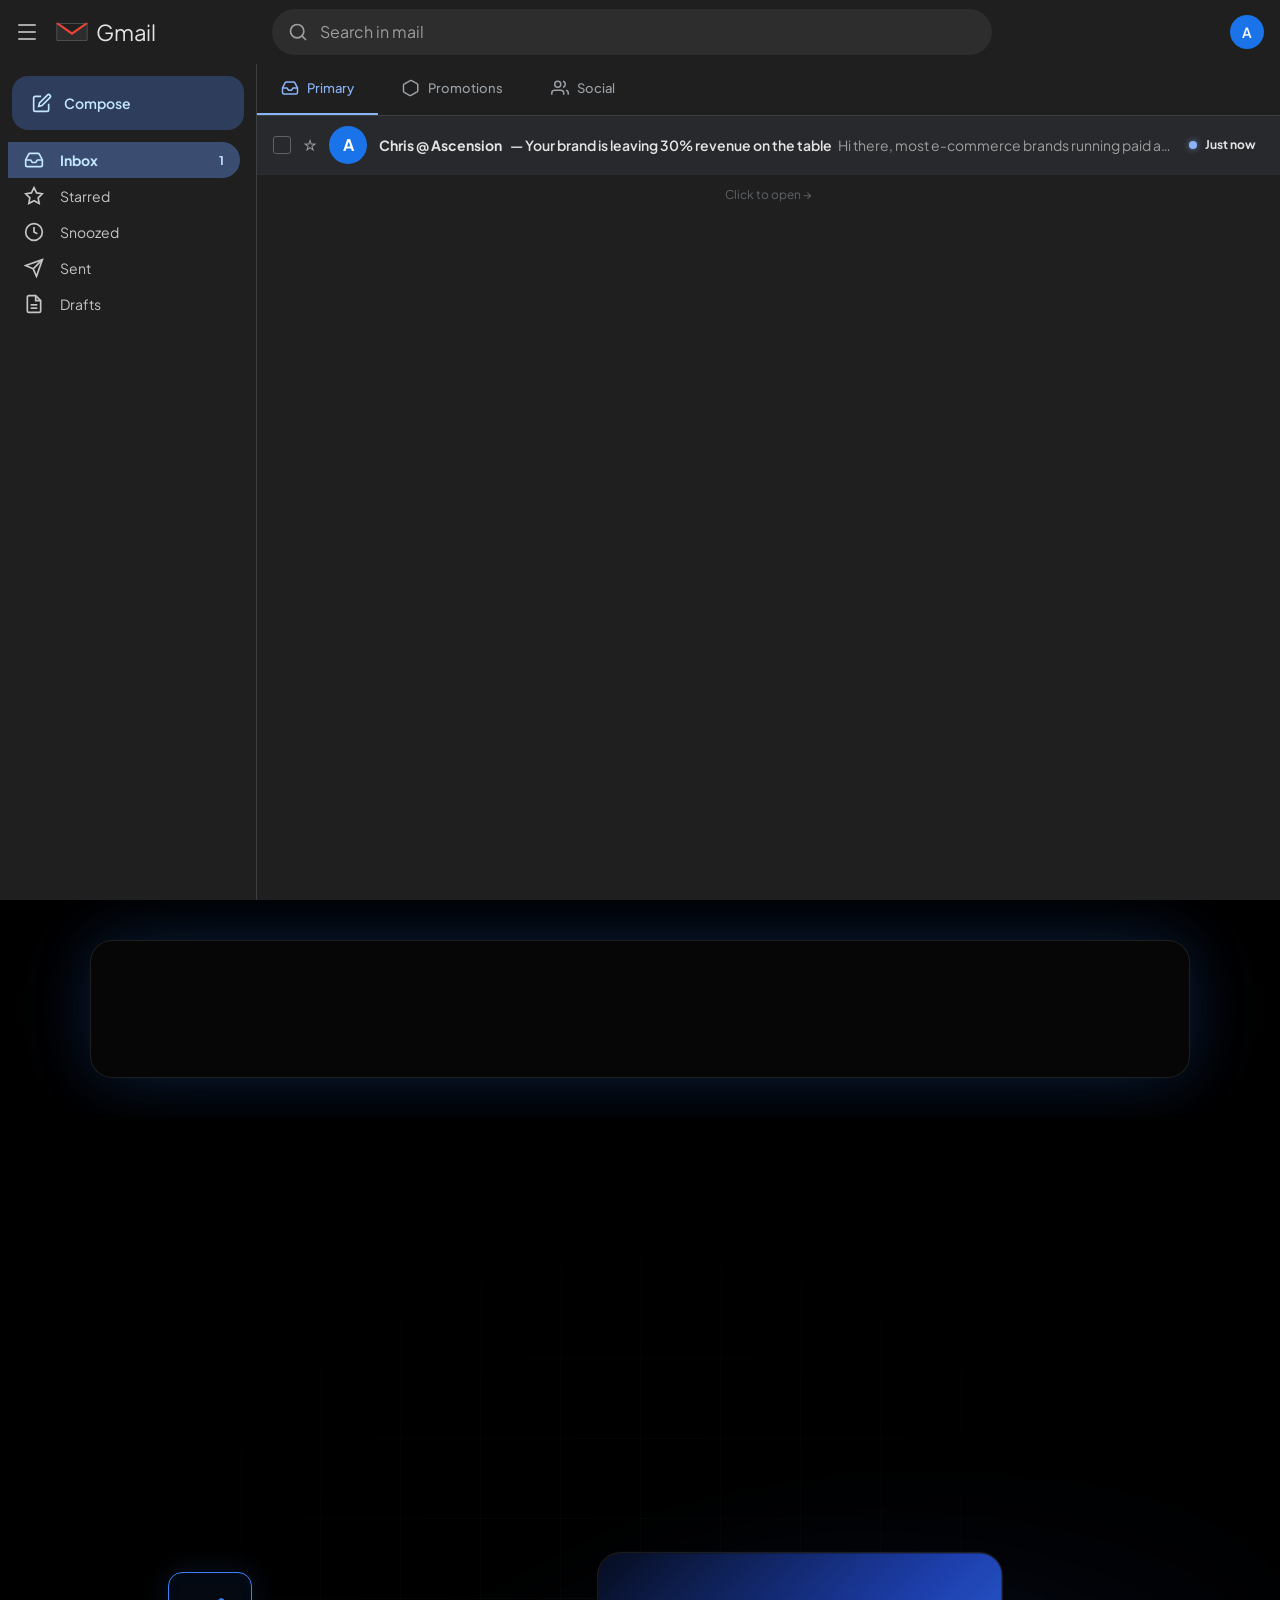
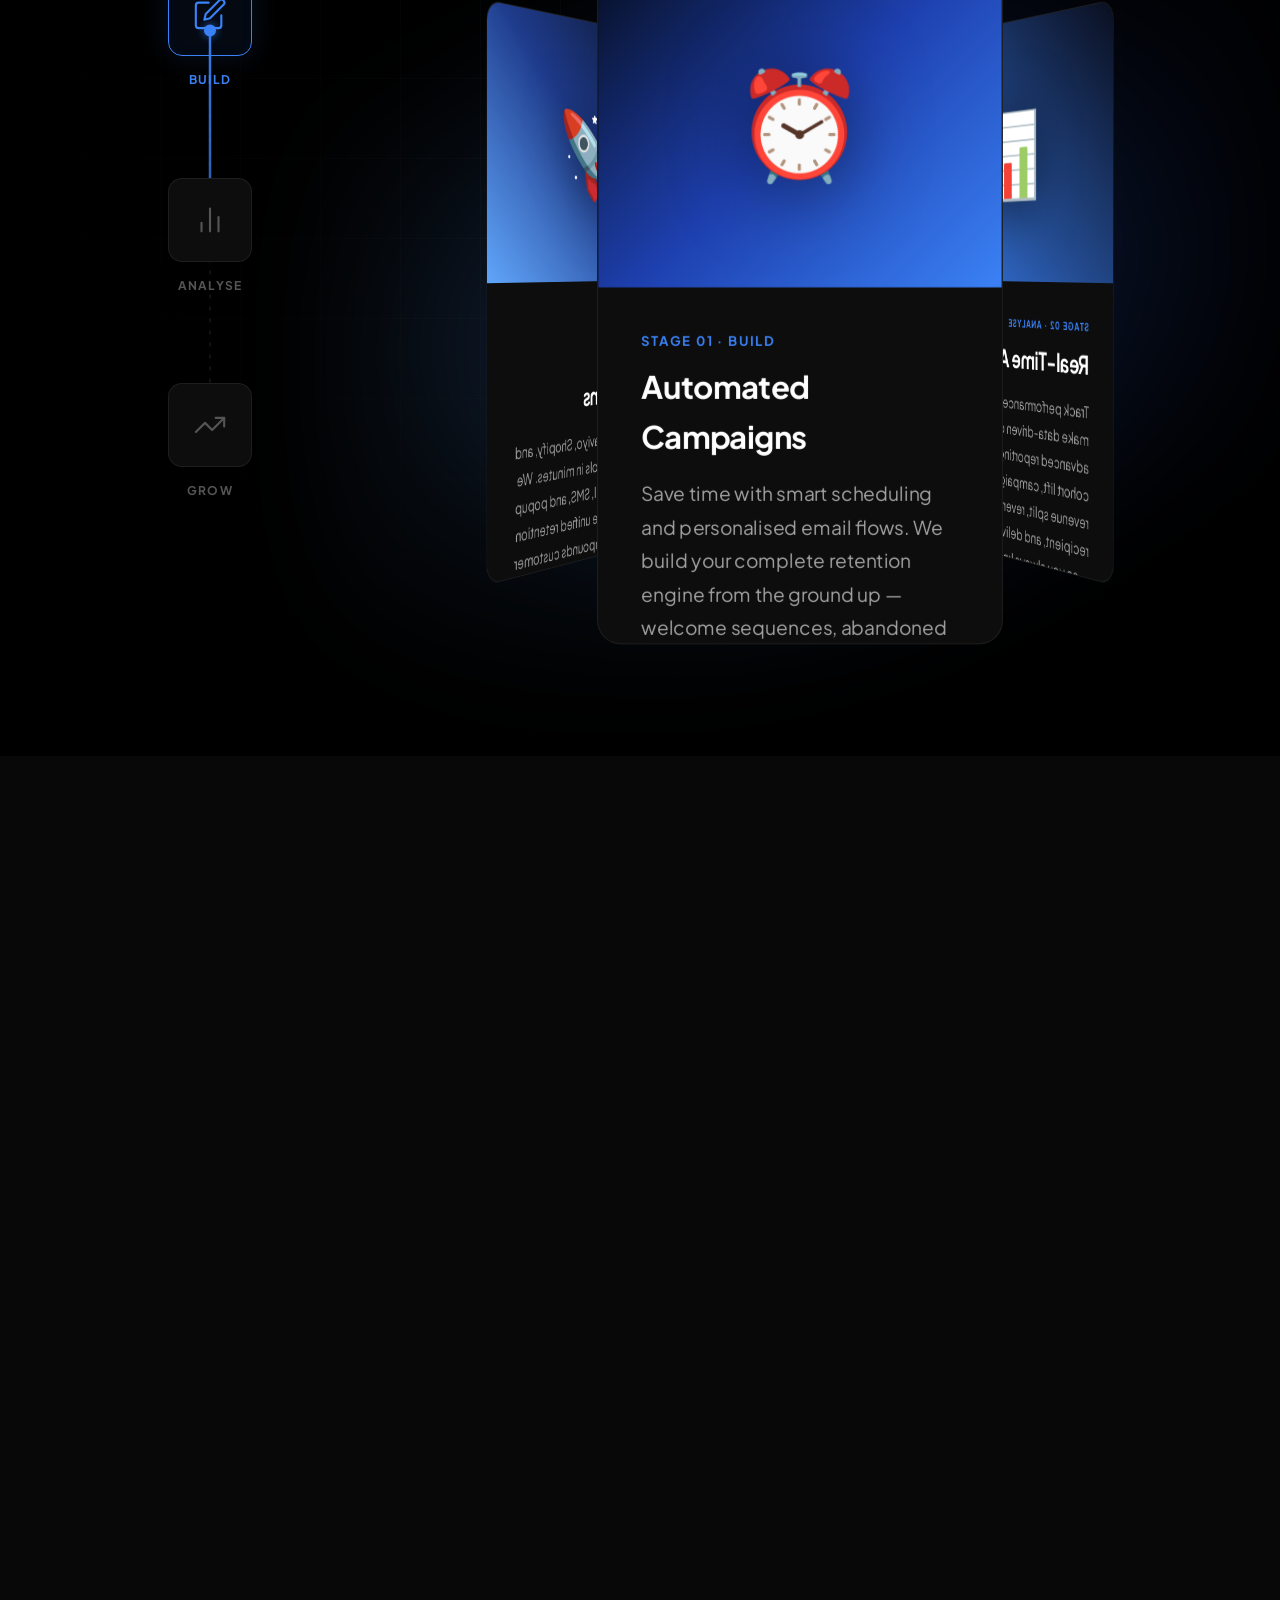
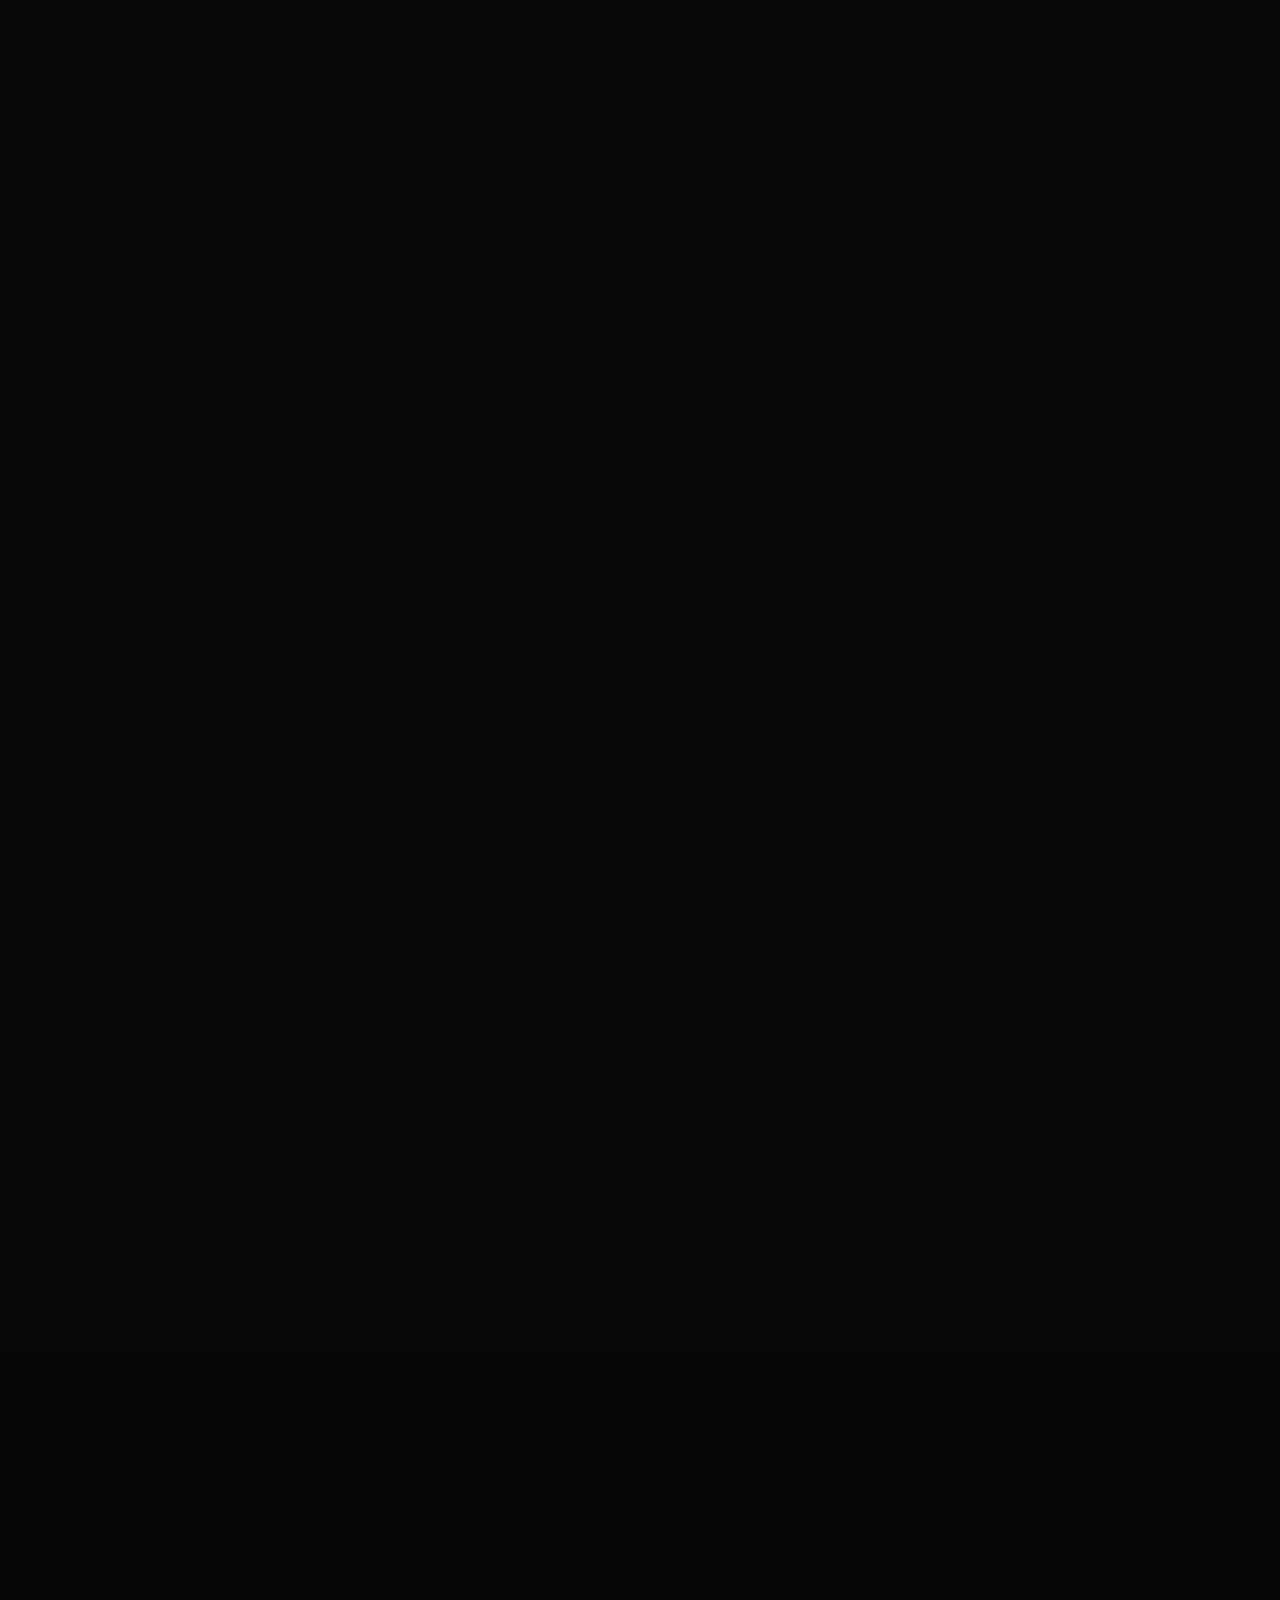
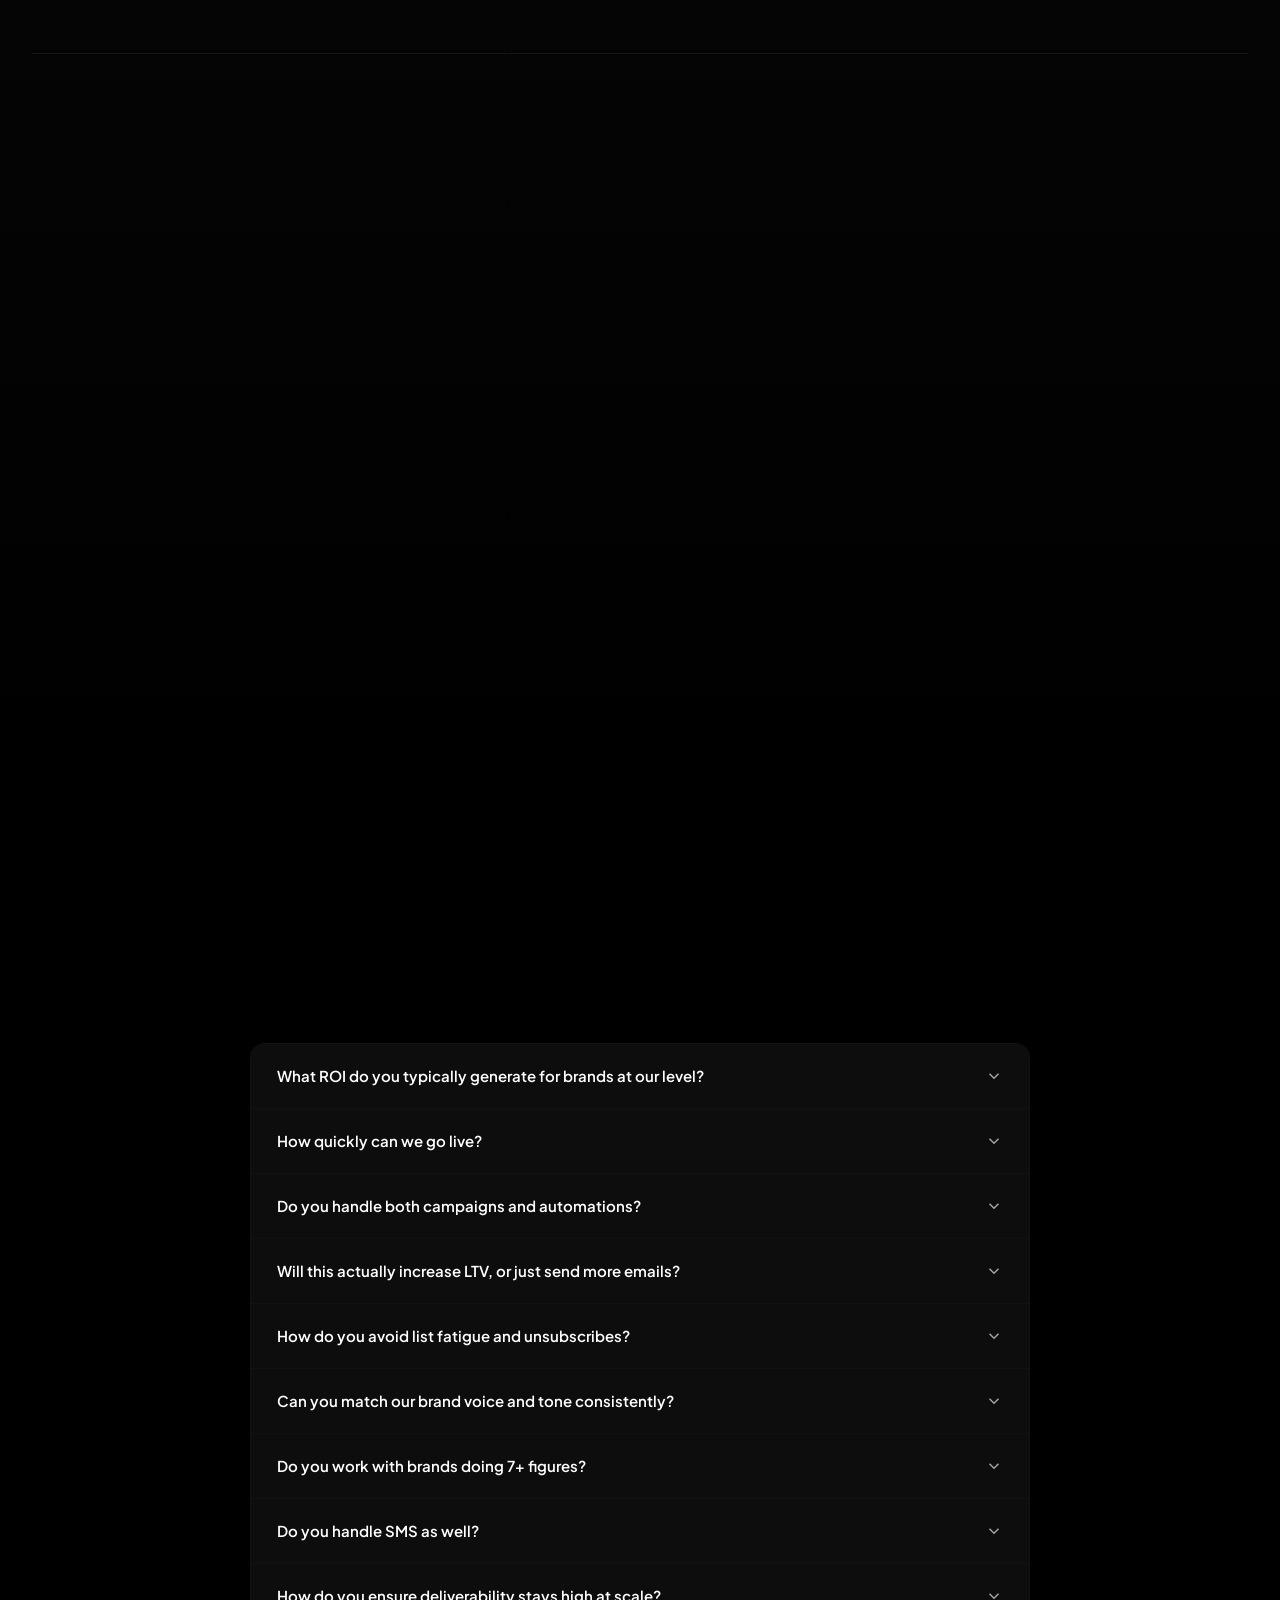
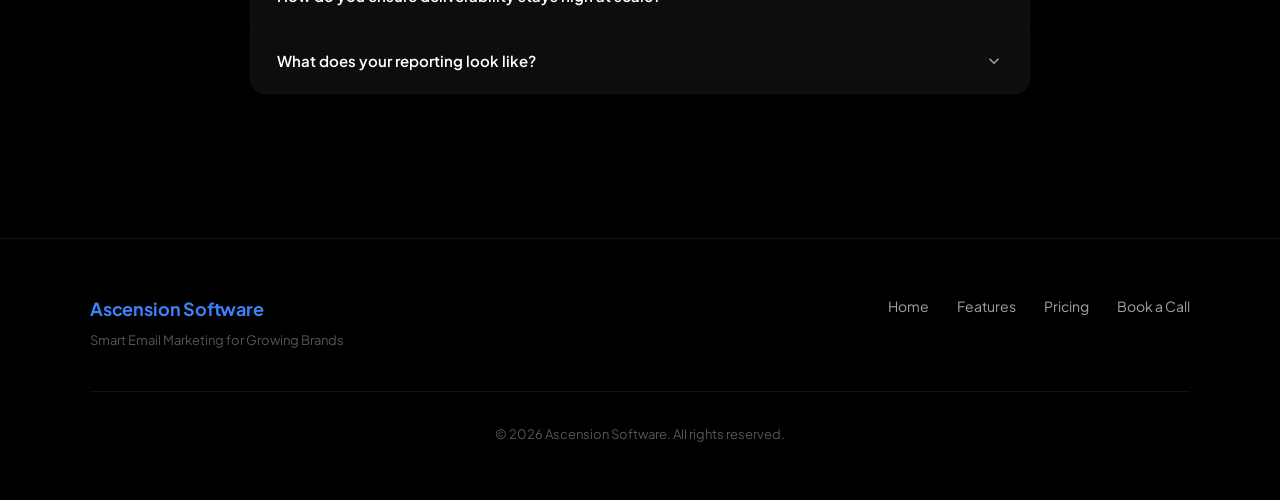
==== index.html @ 43b151c8 "updates updates" ====
<!DOCTYPE html>
<html lang="en">
<head>
  <meta charset="UTF-8">
  <meta name="viewport" content="width=device-width, initial-scale=1.0">
  <meta name="description" content="Ascension Software — We build, run, and drive results through custom email retention systems for growing e-commerce brands.">
  <title>Ascension Software | Email Marketing Agency</title>

  <!-- Fonts -->
  <link rel="preconnect" href="https://fonts.googleapis.com">
  <link rel="preconnect" href="https://fonts.gstatic.com" crossorigin>
  <link href="https://fonts.googleapis.com/css2?family=Plus+Jakarta+Sans:wght@400;500;600;700&display=swap" rel="stylesheet">

  <!-- Calendly widget CSS -->
  <link href="https://assets.calendly.com/assets/external/widget.css" rel="stylesheet">

  <!-- Site styles -->
  <link rel="stylesheet" href="styles.css">
</head>

<body>

  <!-- Full-page mouse tracer canvas -->
  <canvas id="tracer-canvas" aria-hidden="true"></canvas>

  <!-- Custom cursor dot -->
  <div class="cursor" id="custom-cursor" aria-hidden="true"></div>

  <!-- Blue flash overlay (outside intro so it persists as intro is removed) -->
  <div id="warp-flash" aria-hidden="true"></div>

  <!-- ============================================================
       INTRO SCREEN — Gmail Dark Mock
       ============================================================ -->
  <div id="intro-screen" role="presentation" aria-hidden="true">
    <div class="gmail-ui">

      <!-- Top bar -->
      <div class="gmail-top">
        <div class="gmail-top__left">
          <div class="gmail-hamburger" aria-hidden="true">
            <span></span><span></span><span></span>
          </div>
          <div class="gmail-logo">
            <!-- Gmail M envelope logo -->
            <svg class="gmail-logo__icon" viewBox="0 0 75 58" fill="none" aria-hidden="true">
              <rect width="75" height="58" rx="4" fill="#1f1f1f"/>
              <path d="M6 10L37.5 32L69 10" stroke="#EA4335" stroke-width="4" stroke-linecap="round"/>
              <rect x="4" y="10" width="67" height="38" rx="2" fill="none" stroke="#5f6368" stroke-width="1.5"/>
              <path d="M4 10L37.5 34L71 10" fill="none"/>
              <path d="M4 10L4 48H71V10L37.5 34L4 10Z" fill="#2d2d2d" stroke="#5f6368" stroke-width="1"/>
              <path d="M4 10L37.5 34L71 10" stroke="#EA4335" stroke-width="3" stroke-linecap="round" stroke-linejoin="round"/>
            </svg>
            <span class="gmail-logo__text">Gmail</span>
          </div>
        </div>

        <div class="gmail-search-bar" aria-hidden="true">
          <div class="gmail-search-bar__icon">
            <svg viewBox="0 0 24 24" aria-hidden="true">
              <circle cx="11" cy="11" r="8"/>
              <path d="m21 21-4.35-4.35"/>
            </svg>
          </div>
          <span class="gmail-search-bar__text">Search in mail</span>
        </div>

        <div class="gmail-top__right">
          <div class="gmail-top__avatar" aria-hidden="true">A</div>
        </div>
      </div>

      <!-- Body -->
      <div class="gmail-body">

        <!-- Sidebar -->
        <aside class="gmail-sidebar" aria-hidden="true">
          <button class="gmail-compose" tabindex="-1">
            <svg viewBox="0 0 24 24" fill="none" stroke="currentColor" stroke-width="2" aria-hidden="true">
              <path d="M11 4H4a2 2 0 0 0-2 2v14a2 2 0 0 0 2 2h14a2 2 0 0 0 2-2v-7"/>
              <path d="M18.5 2.5a2.121 2.121 0 0 1 3 3L12 15l-4 1 1-4z"/>
            </svg>
            Compose
          </button>
          <nav class="gmail-nav" aria-hidden="true">
            <a class="gmail-nav__link is-active" tabindex="-1">
              <svg viewBox="0 0 24 24" fill="none" stroke="currentColor" stroke-width="2" aria-hidden="true">
                <polyline points="22 12 16 12 14 15 10 15 8 12 2 12"/>
                <path d="M5.45 5.11L2 12v6a2 2 0 0 0 2 2h16a2 2 0 0 0 2-2v-6l-3.45-6.89A2 2 0 0 0 16.76 4H7.24a2 2 0 0 0-1.79 1.11z"/>
              </svg>
              Inbox
              <span class="gmail-nav__badge" id="gmail-badge"></span>
            </a>
            <a class="gmail-nav__link" tabindex="-1">
              <svg viewBox="0 0 24 24" fill="none" stroke="currentColor" stroke-width="2" aria-hidden="true">
                <polygon points="12 2 15.09 8.26 22 9.27 17 14.14 18.18 21.02 12 17.77 5.82 21.02 7 14.14 2 9.27 8.91 8.26 12 2"/>
              </svg>
              Starred
            </a>
            <a class="gmail-nav__link" tabindex="-1">
              <svg viewBox="0 0 24 24" fill="none" stroke="currentColor" stroke-width="2" aria-hidden="true">
                <circle cx="12" cy="12" r="10"/>
                <polyline points="12 6 12 12 16 14"/>
              </svg>
              Snoozed
            </a>
            <a class="gmail-nav__link" tabindex="-1">
              <svg viewBox="0 0 24 24" fill="none" stroke="currentColor" stroke-width="2" aria-hidden="true">
                <line x1="22" y1="2" x2="11" y2="13"/>
                <polygon points="22 2 15 22 11 13 2 9 22 2"/>
              </svg>
              Sent
            </a>
            <a class="gmail-nav__link" tabindex="-1">
              <svg viewBox="0 0 24 24" fill="none" stroke="currentColor" stroke-width="2" aria-hidden="true">
                <path d="M14 2H6a2 2 0 0 0-2 2v16a2 2 0 0 0 2 2h12a2 2 0 0 0 2-2V8z"/>
                <polyline points="14 2 14 8 20 8"/>
                <line x1="16" y1="13" x2="8" y2="13"/>
                <line x1="16" y1="17" x2="8" y2="17"/>
              </svg>
              Drafts
            </a>
          </nav>
        </aside>

        <!-- Main inbox area -->
        <div class="gmail-main">

          <!-- Tabs -->
          <div class="gmail-tab-bar" aria-hidden="true">
            <button class="gmail-tab-btn is-active" tabindex="-1">
              <svg viewBox="0 0 24 24" fill="none" stroke="currentColor" stroke-width="2" aria-hidden="true">
                <polyline points="22 12 16 12 14 15 10 15 8 12 2 12"/>
                <path d="M5.45 5.11L2 12v6a2 2 0 0 0 2 2h16a2 2 0 0 0 2-2v-6l-3.45-6.89A2 2 0 0 0 16.76 4H7.24a2 2 0 0 0-1.79 1.11z"/>
              </svg>
              <span>Primary</span>
            </button>
            <button class="gmail-tab-btn" tabindex="-1">
              <svg viewBox="0 0 24 24" fill="none" stroke="currentColor" stroke-width="2" aria-hidden="true">
                <path d="M21 16V8a2 2 0 0 0-1-1.73l-7-4a2 2 0 0 0-2 0l-7 4A2 2 0 0 0 2 8v8a2 2 0 0 0 1 1.73l7 4a2 2 0 0 0 2 0l7-4A2 2 0 0 0 21 16z"/>
              </svg>
              <span>Promotions</span>
            </button>
            <button class="gmail-tab-btn" tabindex="-1">
              <svg viewBox="0 0 24 24" fill="none" stroke="currentColor" stroke-width="2" aria-hidden="true">
                <path d="M17 21v-2a4 4 0 0 0-4-4H5a4 4 0 0 0-4 4v2"/>
                <circle cx="9" cy="7" r="4"/>
                <path d="M23 21v-2a4 4 0 0 0-3-3.87"/>
                <path d="M16 3.13a4 4 0 0 1 0 7.75"/>
              </svg>
              <span>Social</span>
            </button>
          </div>

          <!-- Inbox content -->
          <div class="gmail-inbox">

            <!-- Empty state (shown first) -->
            <div class="gmail-empty" id="gmail-empty" aria-live="polite">
              <svg class="gmail-empty__icon" viewBox="0 0 100 80" fill="none" aria-hidden="true">
                <rect x="8" y="22" width="84" height="52" rx="5" fill="#2d2d2d" stroke="#444" stroke-width="1.5"/>
                <path d="M8 30 L50 54 L92 30" stroke="#444" stroke-width="1.5"/>
                <circle cx="78" cy="18" r="14" fill="#1a3a6c"/>
                <path d="M72 18 L77 23 L86 12" stroke="#60a5fa" stroke-width="2.5" stroke-linecap="round" stroke-linejoin="round"/>
              </svg>
              <p class="gmail-empty__title">Your Primary tab is empty</p>
              <p class="gmail-empty__sub">Emails will appear here as they arrive.</p>
            </div>

            <!-- Email rows injected by JS -->
            <div class="gmail-email-list" id="gmail-email-list"></div>

          </div>
        </div>
      </div>
    </div>

    <!-- Warp streaks canvas (inside intro, z-indexed above Gmail UI) -->
    <canvas id="warp-canvas" aria-hidden="true"></canvas>
  </div>

  <!-- ============================================================
       HEADER
       ============================================================ -->
  <header class="site-header" id="site-header">
    <a href="#hero" class="site-header__logo" aria-label="Ascension Software — home">
      Ascension Software
    </a>

    <nav class="site-header__nav" aria-label="Primary navigation">
      <a class="site-header__link" href="#hero">Home</a>
      <a class="site-header__link" href="#features">Features</a>
      <a class="site-header__link" href="#pricing">Pricing</a>
      <a class="site-header__link" href="#contact">Contact</a>
    </nav>

    <a class="btn btn--primary site-header__cta" href="#book">Book a Call</a>

    <button
      class="site-header__burger"
      id="menu-toggle"
      aria-label="Toggle navigation menu"
      aria-expanded="false"
      aria-controls="mobile-nav"
    >
      <span></span>
      <span></span>
      <span></span>
    </button>
  </header>

  <!-- Mobile navigation drawer -->
  <nav class="mobile-nav" id="mobile-nav" aria-hidden="true" aria-label="Mobile navigation">
    <a class="mobile-nav__link" href="#hero">Home</a>
    <a class="mobile-nav__link" href="#features">Features</a>
    <a class="mobile-nav__link" href="#pricing">Pricing</a>
    <a class="mobile-nav__link" href="#contact">Contact</a>
    <a class="btn btn--primary" href="#book" style="text-align:center;">Book a Call</a>
  </nav>

  <main>

    <!-- ============================================================
         HERO
         ============================================================ -->
    <section class="hero" id="hero">

      <!-- Orbital rings background -->
      <div class="hero-rings" aria-hidden="true">
        <div class="hr hr-1"><span class="hr-dot"></span><span class="hr-dot hr-dot--b"></span></div>
        <div class="hr hr-2"><span class="hr-dot"></span></div>
        <div class="hr hr-3"><span class="hr-dot"></span><span class="hr-dot hr-dot--b"></span><span class="hr-dot hr-dot--c"></span></div>
        <div class="hr hr-4"><span class="hr-dot hr-dot--b"></span></div>
        <div class="hr hr-5"></div>
        <div class="hr hr-6"></div>
        <div class="hr-pulse"></div>
      </div>

      <div class="hero__content reveal">

        <!-- Social proof row -->
        <div class="hero__subhead-row">
          <div class="hero__stars" aria-label="5 stars">★★★★★</div>
          <p class="hero__quote">"The next generation of email retention systems."</p>
        </div>

        <!-- Headline -->
        <h1 class="hero__title">
          Scale Your Email Marketing
          <br>
          <span class="hero__accent">To New Heights</span>
        </h1>

        <!-- Subtext -->
        <p class="hero__body">
          We build, run, and drive results through custom built retention systems —
          designed for brands serious about compounding growth.
        </p>

        <!-- Stat chips -->
        <div class="hero__chips">
          <div class="hero__chip">20+ Brands Served</div>
          <div class="hero__chip">11.2x Avg. ROI</div>
          <div class="hero__chip">30% Avg. Revenue Lift</div>
        </div>

        <!-- CTAs -->
        <div class="hero__actions">
          <a class="btn btn--primary" href="#book">Book a Free Call</a>
          <a class="btn btn--ghost" href="#pricing">Explore Pricing</a>
        </div>

      </div>
    </section>

    <!-- ============================================================
         STATS BANNER
         ============================================================ -->
    <section class="stats-banner" aria-label="Key statistics">
      <div class="stats-banner__inner">

        <div class="stats-banner__item reveal" data-delay="1">
          <span class="stats-banner__value">$2M+</span>
          <span class="stats-banner__label">Revenue Generated</span>
        </div>

        <div class="stats-banner__item reveal" data-delay="2">
          <span class="stats-banner__value">20+</span>
          <span class="stats-banner__label">E-commerce Brands</span>
        </div>

        <div class="stats-banner__item reveal" data-delay="3">
          <span class="stats-banner__value">30%</span>
          <span class="stats-banner__label">Avg. Revenue Lift</span>
        </div>

        <div class="stats-banner__item reveal" data-delay="4">
          <span class="stats-banner__value">14 Days</span>
          <span class="stats-banner__label">To Go Live</span>
        </div>

      </div>
    </section>

    <!-- ============================================================
         3-STAGE SYSTEM
         ============================================================ -->
    <section class="flow-visual" id="features">
      <!-- Subtle bg grid -->
      <div class="flow-visual__bg-grid" aria-hidden="true"></div>

      <!-- Section header -->
      <div class="flow-visual__header reveal">
        <p class="eyebrow">How It Works</p>
        <h2 class="section-title">Our 3-Stage Retention System</h2>
        <p class="section-sub">
          A complete, done-for-you retention engine — built, managed, and optimised
          specifically for your brand.
        </p>
      </div>

      <!-- Main layout: animation column + detail cards -->
      <div class="flow-visual__layout">

        <!-- Left: boxes connected by canvas line -->
        <div class="flow-visual__animation" id="flow-animation">
          <canvas id="flow-canvas" aria-hidden="true"></canvas>

          <div class="flow-visual__boxes">

            <div class="component-box is-active" id="flow-box-0" data-stage="0" role="button" tabindex="0" aria-label="Stage 1: Build">
              <div class="component-box__icon">
                <!-- Automated / pencil icon -->
                <svg viewBox="0 0 24 24" fill="none" stroke="currentColor" stroke-linecap="round" stroke-linejoin="round" aria-hidden="true">
                  <path d="M11 4H4a2 2 0 0 0-2 2v14a2 2 0 0 0 2 2h14a2 2 0 0 0 2-2v-7"/>
                  <path d="M18.5 2.5a2.121 2.121 0 0 1 3 3L12 15l-4 1 1-4 9.5-9.5z"/>
                </svg>
              </div>
              <div class="component-box__label">Build</div>
            </div>

            <div class="component-box" id="flow-box-1" data-stage="1" role="button" tabindex="0" aria-label="Stage 2: Analyse">
              <div class="component-box__icon">
                <!-- Analytics / bar chart icon -->
                <svg viewBox="0 0 24 24" fill="none" stroke="currentColor" stroke-linecap="round" stroke-linejoin="round" aria-hidden="true">
                  <line x1="18" y1="20" x2="18" y2="10"/>
                  <line x1="12" y1="20" x2="12" y2="4"/>
                  <line x1="6"  y1="20" x2="6"  y2="14"/>
                  <rect x="4" y="2" width="16" height="20" rx="0" opacity="0"/>
                </svg>
              </div>
              <div class="component-box__label">Analyse</div>
            </div>

            <div class="component-box" id="flow-box-2" data-stage="2" role="button" tabindex="0" aria-label="Stage 3: Grow">
              <div class="component-box__icon">
                <!-- Growth / trending up icon -->
                <svg viewBox="0 0 24 24" fill="none" stroke="currentColor" stroke-linecap="round" stroke-linejoin="round" aria-hidden="true">
                  <polyline points="22 7 13.5 15.5 8.5 10.5 2 17"/>
                  <polyline points="16 7 22 7 22 13"/>
                </svg>
              </div>
              <div class="component-box__label">Grow</div>
            </div>

          </div>
        </div>

        <!-- Right: detail cards -->
        <div class="flow-detail-list" id="flow-detail-list">
          <div class="flow-cards-carousel" id="flow-carousel">

          <!-- Stage 01 — Automated Campaigns -->
          <article
            class="flow-detail-card flow-detail-card--0"
            data-stage="0"
            aria-label="Stage 01: Build — Automated Campaigns"
          >
            <div class="flow-detail-card__cover" style="background: linear-gradient(135deg, #060d1f 0%, #1e40af 50%, #3b82f6 100%);">
              <div class="flow-detail-card__icon-large" aria-hidden="true">⏰</div>
            </div>
            <div class="flow-detail-card__meta">
              <p class="flow-detail-card__subtitle">Stage 01 · Build</p>
              <h3 class="flow-detail-card__title">Automated Campaigns</h3>
              <p class="flow-detail-card__body">
                Save time with smart scheduling and personalised email flows. We build your
                complete retention engine from the ground up — welcome sequences, abandoned
                cart, post-purchase, win-back, and more — all tailored to your brand and
                your customers' behaviour.
              </p>
            </div>
          </article>

          <!-- Stage 02 — Real-Time Analytics -->
          <article
            class="flow-detail-card flow-detail-card--1"
            data-stage="1"
            aria-label="Stage 02: Analyse — Real-Time Analytics"
          >
            <div class="flow-detail-card__cover" style="background: linear-gradient(135deg, #0a0f20 0%, #3b82f6 100%);">
              <div class="flow-detail-card__icon-large" aria-hidden="true">📊</div>
            </div>
            <div class="flow-detail-card__meta">
              <p class="flow-detail-card__subtitle">Stage 02 · Analyse</p>
              <h3 class="flow-detail-card__title">Real-Time Analytics</h3>
              <p class="flow-detail-card__body">
                Track performance instantly and make data-driven decisions. Our advanced
                reporting surfaces cohort lift, campaign vs. flow revenue split, revenue
                per recipient, and deliverability health — so you always know exactly
                what's working and why.
              </p>
            </div>
          </article>

          <!-- Stage 03 — Seamless Integrations -->
          <article
            class="flow-detail-card flow-detail-card--2"
            data-stage="2"
            aria-label="Stage 03: Grow — Seamless Integrations"
          >
            <div class="flow-detail-card__cover" style="background: linear-gradient(135deg, #0a0f1a 0%, #1e3a8a 50%, #60a5fa 100%);">
              <div class="flow-detail-card__icon-large" aria-hidden="true">🚀</div>
            </div>
            <div class="flow-detail-card__meta">
              <p class="flow-detail-card__subtitle">Stage 03 · Grow</p>
              <h3 class="flow-detail-card__title">Seamless Integrations</h3>
              <p class="flow-detail-card__body">
                Connect with Klaviyo, Shopify, and your favourite tools in minutes. We
                coordinate email, SMS, and popup channels into one unified retention system
                that compounds customer LTV over time — driving predictable, recurring
                revenue without additional ad spend.
              </p>
            </div>
          </article>

          </div><!-- /.flow-cards-carousel -->


        </div>
      </div>
    </section>

    <!-- ============================================================
         PRICING
         ============================================================ -->
    <section class="pricing-section" id="pricing">

      <div class="pricing-section__header reveal">
        <p class="eyebrow">Pricing Plans</p>
        <h2 class="section-title">Choose Your Growth Path</h2>
        <p class="section-sub">Scalable retention solutions designed for brands at every stage</p>
      </div>

      <div class="pricing-table">

        <!-- ---- CORE ---- -->
        <div class="pricing-card reveal" data-delay="1">
          <h3 class="plan-name">Ascension Core</h3>
          <p class="plan-desc">Perfect for small businesses getting started with email marketing</p>

          <div class="plan-price">
            <div class="plan-price__context">For brands over:</div>
            <div class="plan-price__value">$20k<span class="plan-price__period">/month</span></div>
          </div>

          <ul class="feature-list">
            <li><span class="feature-name">Active Flows</span>        <span class="feature-value feature-value--yes">4</span></li>
            <li><span class="feature-name">Campaigns</span>           <span class="feature-value">8 p/m</span></li>
            <li><span class="feature-name">Segmentation</span>        <span class="feature-value">Basic</span></li>
            <li><span class="feature-name">A/B Testing</span>         <span class="feature-value feature-value--no">✕</span></li>
            <li><span class="feature-name">Reporting</span>           <span class="feature-value">Standard</span></li>
            <li><span class="feature-name">Strategy</span>            <span class="feature-value">Monthly</span></li>
            <li><span class="feature-name">Popup Testing</span>       <span class="feature-value">1 active</span></li>
            <li><span class="feature-name">SMS</span>                 <span class="feature-value feature-value--no">✕</span></li>
            <li><span class="feature-name">Performance Guarantee</span><span class="feature-value feature-value--no">✕</span></li>
          </ul>

          <a class="cta-button" href="#book">Book a Call</a>
        </div>

        <!-- ---- SCALE (featured) ---- -->
        <div class="pricing-card pricing-card--featured reveal" data-delay="2">
          <div class="pricing-card__badge">MOST POPULAR</div>
          <h3 class="plan-name">Ascension Scale</h3>
          <p class="plan-desc">Advanced features for growing businesses ready to scale</p>

          <div class="plan-price">
            <div class="plan-price__context">For brands over:</div>
            <div class="plan-price__value">$50k<span class="plan-price__period">/month</span></div>
          </div>

          <ul class="feature-list">
            <li><span class="feature-name">Active Flows</span>        <span class="feature-value feature-value--yes">8</span></li>
            <li><span class="feature-name">Campaigns</span>           <span class="feature-value">12 p/m</span></li>
            <li><span class="feature-name">Segmentation</span>        <span class="feature-value">Advanced</span></li>
            <li><span class="feature-name">A/B Testing</span>         <span class="feature-value feature-value--yes">✓</span></li>
            <li><span class="feature-name">Reporting</span>           <span class="feature-value">Advanced</span></li>
            <li><span class="feature-name">Strategy</span>            <span class="feature-value">Bi-weekly</span></li>
            <li><span class="feature-name">Popup Testing</span>       <span class="feature-value">3 active</span></li>
            <li><span class="feature-name">SMS</span>                 <span class="feature-value feature-value--yes">✓</span></li>
            <li><span class="feature-name">Performance Guarantee</span><span class="feature-value feature-value--yes">✓</span></li>
          </ul>

          <a class="cta-button" href="#book">Book a Call</a>
        </div>

        <!-- ---- ELITE ---- -->
        <div class="pricing-card reveal" data-delay="3">
          <h3 class="plan-name">Ascension Elite</h3>
          <p class="plan-desc">Enterprise solution with custom features and dedicated support</p>

          <div class="plan-price">
            <div class="plan-price__context">For brands over:</div>
            <div class="plan-price__value">$200k<span class="plan-price__period">/month</span></div>
          </div>

          <ul class="feature-list">
            <li><span class="feature-name">Active Flows</span>        <span class="feature-value feature-value--yes">Unlimited</span></li>
            <li><span class="feature-name">Campaigns</span>           <span class="feature-value">Unlimited</span></li>
            <li><span class="feature-name">Segmentation</span>        <span class="feature-value">Custom</span></li>
            <li><span class="feature-name">A/B Testing</span>         <span class="feature-value feature-value--yes">✓</span></li>
            <li><span class="feature-name">Reporting</span>           <span class="feature-value">Custom</span></li>
            <li><span class="feature-name">Strategy</span>            <span class="feature-value">Weekly</span></li>
            <li><span class="feature-name">Popup Testing</span>       <span class="feature-value feature-value--yes">Unlimited</span></li>
            <li><span class="feature-name">SMS</span>                 <span class="feature-value feature-value--yes">✓</span></li>
            <li><span class="feature-name">Performance Guarantee</span><span class="feature-value feature-value--yes">✓</span></li>
          </ul>

          <a class="cta-button cta-button--ghost" href="#book">Book a Call</a>
        </div>

      </div>
    </section>

    <!-- ============================================================
         RESULTS
         ============================================================ -->
    <section class="results" id="results">
      <div class="results__inner">

        <div class="results__copy reveal">
          <p class="eyebrow">Results</p>
          <h2 class="section-title">30%+ avg. revenue driven by our systems</h2>
          <p class="results__body">
            Ascension builds retention engines that compound LTV — no extra paid spend
            required. We track contribution by cohort, campaign, and channel to prove lift
            and keep your monthly revenue predictable and growing.
          </p>
        </div>

        <div class="results__stats">
          <div class="results__stat reveal" data-delay="1">
            <div class="results__stat-value">11.2x</div>
            <div class="results__stat-label">Average client ROI</div>
          </div>
          <div class="results__stat reveal" data-delay="2">
            <div class="results__stat-value">30%+</div>
            <div class="results__stat-label">Avg. retention revenue contribution</div>
          </div>
          <div class="results__stat reveal" data-delay="3">
            <div class="results__stat-value">90 days</div>
            <div class="results__stat-label">To unlock compounding lift</div>
          </div>
        </div>

      </div>
    </section>

    <!-- ============================================================
         CTA + CALENDLY
         ============================================================ -->
    <section class="cta-section" id="book">
      <div class="cta-section__inner reveal">
        <p class="eyebrow">Get Started</p>
        <h2 class="section-title">Ready to Grow Your Email Revenue?</h2>
        <p class="cta-section__body">
          Book a free strategy call — no commitment, just results. We'll audit your
          current email program and show you exactly how much revenue you're leaving on the table.
        </p>
        <div class="cta-section__actions">
          <a class="btn btn--primary" href="https://calendly.com/chris-ascensionsoftware/30min" target="_blank" rel="noopener noreferrer">
            Book a Free Call
          </a>
          <a class="btn btn--ghost" href="#pricing">View Pricing</a>
        </div>
      </div>

      <!-- Calendly inline widget -->
      <div class="calendly-wrapper">
        <div
          class="calendly-inline-widget"
          data-url="https://calendly.com/chris-ascensionsoftware/30min"
          style="min-width:320px;height:700px;"
        ></div>
      </div>
    </section>

    <!-- ============================================================
         FAQ
         ============================================================ -->
    <section class="faq-section" id="contact">
      <div class="faq-container">

        <div class="faq-header reveal">
          <p class="eyebrow">FAQ</p>
          <h2 class="section-title">Frequently Asked Questions</h2>
        </div>

        <!-- FAQ items are injected by script.js -->
        <div class="faq-list" id="faq-list" role="list"></div>

      </div>
    </section>

  </main>

  <!-- ============================================================
       FOOTER
       ============================================================ -->
  <footer class="site-footer">
    <div class="site-footer__inner">

      <div class="site-footer__brand">
        <span class="site-footer__logo">Ascension Software</span>
        <p class="site-footer__tagline">Smart Email Marketing for Growing Brands</p>
      </div>

      <nav class="site-footer__nav" aria-label="Footer navigation">
        <a href="#hero">Home</a>
        <a href="#features">Features</a>
        <a href="#pricing">Pricing</a>
        <a href="#book">Book a Call</a>
      </nav>

      <p class="site-footer__copy">
        © <span id="year"></span> Ascension Software. All rights reserved.
      </p>

    </div>
  </footer>

  <!-- Calendly widget JS -->
  <script src="https://assets.calendly.com/assets/external/widget.js" async></script>

  <!-- Site JS -->
  <script src="script.js"></script>

</body>
</html>
---- styles.css ----
/* =====================================================
   ASCENSION SOFTWARE — styles.css
   ===================================================== */

/* --- Design Tokens --- */
:root {
  --bg:            #000000;
  --bg-2:          #080808;
  --bg-card:       #0d0d0d;
  --border:        rgba(255, 255, 255, 0.07);
  --border-strong: rgba(255, 255, 255, 0.14);
  --text:          #ffffff;
  --text-muted:    #a3a3a3;
  --text-dim:      #555555;
  --green:         #3b82f6;
  --green-hover:   #60a5fa;
  --green-glow:    rgba(59, 130, 246, 0.15);
  --green-glow-lg: rgba(59, 130, 246, 0.28);
  --font:          'Plus Jakarta Sans', sans-serif;
  --radius-sm:     8px;
  --radius-md:     14px;
  --radius-lg:     20px;
  --ease:          cubic-bezier(0.4, 0, 0.2, 1);
  --header-h:      72px;
}

/* --- Reset --- */
*, *::before, *::after { box-sizing: border-box; margin: 0; padding: 0; }
html { scroll-behavior: smooth; -webkit-text-size-adjust: 100%; }
body {
  font-family: var(--font);
  background: var(--bg);
  color: var(--text);
  line-height: 1.6;
  overflow-x: hidden;
  -webkit-font-smoothing: antialiased;
}
img { display: block; max-width: 100%; }
a { color: inherit; text-decoration: none; }
button { cursor: pointer; border: none; background: none; font: inherit; color: inherit; }

/* =====================================================
   CURSOR + TRACER
   ===================================================== */
body.has-custom-cursor,
body.has-custom-cursor a,
body.has-custom-cursor button { cursor: none; }

.cursor {
  position: fixed;
  top: 0; left: 0;
  width: 10px; height: 10px;
  border-radius: 50%;
  background: #fff;
  pointer-events: none;
  z-index: 9999;
  opacity: 0;
  transition: opacity 0.3s, width 0.25s var(--ease), height 0.25s var(--ease), background 0.25s;
  mix-blend-mode: difference;
  will-change: transform;
}
.cursor.is-visible   { opacity: 1; }
.cursor.is-hovering  { width: 36px; height: 36px; background: var(--green); mix-blend-mode: normal; }

#tracer-canvas {
  position: fixed;
  inset: 0;
  width: 100%; height: 100%;
  pointer-events: none;
  z-index: 500; /* below intro screen (z-index 1000) */
}

/* =====================================================
   SCROLL REVEAL
   ===================================================== */
.reveal {
  opacity: 0;
  transform: translateY(28px);
  transition: opacity 0.75s var(--ease), transform 0.75s var(--ease);
}
.reveal.is-visible { opacity: 1; transform: none; }

/* Stagger helpers */
.reveal[data-delay="1"] { transition-delay: 0.1s; }
.reveal[data-delay="2"] { transition-delay: 0.2s; }
.reveal[data-delay="3"] { transition-delay: 0.3s; }
.reveal[data-delay="4"] { transition-delay: 0.4s; }

/* =====================================================
   UTILITIES
   ===================================================== */
.eyebrow {
  display: inline-block;
  font-size: 0.6875rem;
  font-weight: 700;
  letter-spacing: 0.14em;
  text-transform: uppercase;
  color: var(--green);
  margin-bottom: 0.875rem;
}

.section-title {
  font-size: clamp(1.875rem, 4vw, 2.875rem);
  font-weight: 700;
  line-height: 1.12;
  letter-spacing: -0.025em;
  margin-bottom: 1rem;
}

.section-sub {
  font-size: 1.0625rem;
  color: var(--text-muted);
  line-height: 1.7;
  max-width: 520px;
}

/* =====================================================
   BUTTONS
   ===================================================== */
.btn {
  display: inline-flex;
  align-items: center;
  gap: 0.5rem;
  padding: 0.75rem 1.625rem;
  border-radius: var(--radius-sm);
  font-size: 0.9375rem;
  font-weight: 600;
  white-space: nowrap;
  transition: background 0.2s, color 0.2s, border-color 0.2s, box-shadow 0.2s, transform 0.15s;
}
.btn:active { transform: scale(0.975); }

.btn--primary {
  background: var(--green);
  color: #fff;
}
.btn--primary:hover {
  background: var(--green-hover);
  box-shadow: 0 0 28px var(--green-glow-lg);
}

.btn--ghost {
  border: 1.5px solid var(--border-strong);
  color: var(--text);
}
.btn--ghost:hover {
  border-color: var(--green);
  color: var(--green);
}

/* =====================================================
   HEADER
   ===================================================== */
.site-header {
  position: sticky;
  top: 0;
  z-index: 200;
  display: flex;
  align-items: center;
  justify-content: space-between;
  gap: 1rem;
  padding: 0 2.5rem;
  height: var(--header-h);
  background: rgba(0, 0, 0, 0.82);
  backdrop-filter: blur(16px);
  -webkit-backdrop-filter: blur(16px);
  border-bottom: 1px solid var(--border);
  transition: border-color 0.3s, background 0.3s;
}
.site-header.is-scrolled {
  border-bottom-color: var(--border-strong);
  background: rgba(0, 0, 0, 0.92);
}

.site-header__logo {
  font-size: 1.125rem;
  font-weight: 700;
  color: var(--green);
  flex-shrink: 0;
  letter-spacing: -0.01em;
  transition: color 0.2s;
}
.site-header__logo:hover { color: var(--green-hover); }

.site-header__nav {
  display: flex;
  align-items: center;
  gap: 2rem;
}
.site-header__link {
  font-size: 0.875rem;
  font-weight: 500;
  color: var(--text-muted);
  transition: color 0.2s;
}
.site-header__link:hover { color: var(--text); }

.site-header__cta { flex-shrink: 0; }

.site-header__burger {
  display: none;
  flex-direction: column;
  justify-content: center;
  gap: 5px;
  width: 40px; height: 40px;
  margin-right: -8px;
}
.site-header__burger span {
  display: block;
  width: 22px; height: 2px;
  background: var(--text);
  border-radius: 2px;
  transition: transform 0.3s var(--ease), opacity 0.3s;
  transform-origin: center;
}
.site-header__burger.is-open span:nth-child(1) { transform: translateY(7px) rotate(45deg); }
.site-header__burger.is-open span:nth-child(2) { opacity: 0; transform: scaleX(0); }
.site-header__burger.is-open span:nth-child(3) { transform: translateY(-7px) rotate(-45deg); }

/* Mobile nav */
.mobile-nav {
  position: fixed;
  top: var(--header-h); left: 0; right: 0;
  z-index: 199;
  background: rgba(0,0,0,0.97);
  backdrop-filter: blur(16px);
  border-bottom: 1px solid var(--border);
  padding: 2rem 2.5rem;
  display: flex;
  flex-direction: column;
  gap: 1.25rem;
  transform: translateY(-110%);
  opacity: 0;
  pointer-events: none;
  transition: transform 0.35s var(--ease), opacity 0.35s var(--ease);
}
.mobile-nav.is-open { transform: translateY(0); opacity: 1; pointer-events: auto; }
.mobile-nav__link {
  font-size: 1.125rem;
  font-weight: 500;
  color: var(--text-muted);
  transition: color 0.2s;
}
.mobile-nav__link:hover { color: var(--text); }

/* =====================================================
   HERO
   ===================================================== */
.hero {
  position: relative;
  min-height: calc(100svh - var(--header-h));
  display: flex;
  align-items: center;
  justify-content: center;
  padding: 6rem 2rem;
  text-align: center;
  overflow: hidden;
}

/* Radial glow background */
.hero::before {
  content: '';
  position: absolute;
  top: 0; left: 50%;
  transform: translateX(-50%);
  width: min(900px, 120vw);
  height: 70%;
  background: radial-gradient(ellipse at 50% 20%, rgba(59,130,246,0.09) 0%, transparent 65%);
  pointer-events: none;
}
/* Subtle grid pattern */
.hero::after {
  content: '';
  position: absolute;
  inset: 0;
  background-image:
    linear-gradient(rgba(255,255,255,0.025) 1px, transparent 1px),
    linear-gradient(90deg, rgba(255,255,255,0.025) 1px, transparent 1px);
  background-size: 60px 60px;
  mask-image: radial-gradient(ellipse at 50% 50%, black 30%, transparent 75%);
  -webkit-mask-image: radial-gradient(ellipse at 50% 50%, black 30%, transparent 75%);
  pointer-events: none;
}

.hero__content {
  position: relative;
  z-index: 1;
  max-width: 820px;
  margin: 0 auto;
}

.hero__subhead-row {
  display: flex;
  align-items: center;
  justify-content: center;
  gap: 0.875rem;
  margin-bottom: 2rem;
}
.hero__stars { color: #fbbf24; font-size: 0.8125rem; letter-spacing: 0.1em; }
.hero__quote { font-size: 0.875rem; color: var(--text-muted); font-style: italic; }

.hero__title {
  font-size: clamp(2.75rem, 6.5vw, 5rem);
  font-weight: 700;
  line-height: 1.08;
  letter-spacing: -0.03em;
  margin-bottom: 1.5rem;
}
.hero__accent {
  color: var(--green);
  text-shadow: 0 0 60px rgba(59,130,246,0.45), 0 0 120px rgba(59,130,246,0.2);
}

.hero__body {
  font-size: 1.125rem;
  color: var(--text-muted);
  max-width: 580px;
  margin: 0 auto 2.25rem;
  line-height: 1.72;
}

.hero__chips {
  display: flex;
  gap: 0.75rem;
  justify-content: center;
  flex-wrap: wrap;
  margin-bottom: 2.75rem;
}
.hero__chip {
  display: inline-flex;
  align-items: center;
  padding: 0.375rem 1rem;
  border: 1px solid rgba(59,130,246,0.3);
  border-radius: 100px;
  font-size: 0.8125rem;
  font-weight: 600;
  color: var(--green);
  background: rgba(59,130,246,0.06);
  letter-spacing: 0.02em;
}

.hero__actions {
  display: flex;
  gap: 1rem;
  justify-content: center;
  flex-wrap: wrap;
}

/* =====================================================
   STATS BANNER
   ===================================================== */
.stats-banner {
  background: transparent;
  padding: 2.5rem 2rem;
}
.stats-banner__inner {
  position: relative;
  max-width: 1100px;
  margin: 0 auto;
  display: flex;
  align-items: stretch;
  justify-content: center;
  flex-wrap: wrap;
  gap: 0.6rem;
  padding: 0.55rem;
  background: rgba(255, 255, 255, 0.025);
  backdrop-filter: blur(14px);
  -webkit-backdrop-filter: blur(14px);
  border: 1px solid rgba(255, 255, 255, 0.10);
  border-radius: 22px;
  box-shadow: 0 0 55px rgba(59, 130, 246, 0.18), 0 0 110px rgba(59, 130, 246, 0.09);
}
.stats-banner__item {
  flex: 1 1 180px;
  display: flex;
  flex-direction: column;
  align-items: center;
  gap: 0.3rem;
  padding: 1.5rem 2.25rem;
  text-align: center;
  background: rgba(255, 255, 255, 0.04);
  backdrop-filter: blur(8px);
  -webkit-backdrop-filter: blur(8px);
  border: 1px solid rgba(255, 255, 255, 0.055);
  border-radius: 16px;
}
.stats-banner__value {
  font-size: 2.55rem;
  font-weight: 700;
  color: var(--green);
  letter-spacing: -0.03em;
  line-height: 1;
}
.stats-banner__label {
  font-size: 0.8125rem;
  font-weight: 500;
  color: var(--text-muted);
  margin-top: 0.125rem;
  white-space: nowrap;
}

/* =====================================================
   FLOW VISUAL (3-Stage System)
   ===================================================== */
.flow-visual {
  padding: 9rem 2rem;
  background: var(--bg);
  position: relative;
  overflow: hidden;
}
/* Background grid */
.flow-visual__bg-grid {
  position: absolute;
  inset: 0;
  background-image:
    linear-gradient(rgba(255,255,255,0.02) 1px, transparent 1px),
    linear-gradient(90deg, rgba(255,255,255,0.02) 1px, transparent 1px);
  background-size: 80px 80px;
  mask-image: radial-gradient(ellipse at 50% 50%, black 20%, transparent 70%);
  -webkit-mask-image: radial-gradient(ellipse at 50% 50%, black 20%, transparent 70%);
  pointer-events: none;
}

.flow-visual__header {
  text-align: center;
  max-width: 600px;
  margin: 0 auto 6rem;
  position: relative;
  z-index: 1;
}
.flow-visual__header .section-sub { margin: 0 auto; }

.flow-visual__layout {
  max-width: 1100px;
  margin: 0 auto;
  display: grid;
  grid-template-columns: 240px 1fr;
  gap: 5rem;
  align-items: start;
  position: relative;
  z-index: 1;
}

/* --- Animation column --- */
.flow-visual__animation {
  position: relative;
  display: flex;
  flex-direction: column;
  align-items: center;
}
#flow-canvas {
  position: absolute;
  top: 0;
  left: 50%;
  transform: translateX(-50%);
  pointer-events: none;
  z-index: 0;
}
.flow-visual__boxes {
  position: relative;
  z-index: 1;
  display: flex;
  flex-direction: column;
  gap: 5.5rem;
  align-items: center;
  width: 100%;
}

/* Component boxes */
.component-box {
  display: flex;
  flex-direction: column;
  align-items: center;
  gap: 0.875rem;
  cursor: pointer;
}
.component-box__icon {
  width: 84px; height: 84px;
  border-radius: var(--radius-md);
  border: 1px solid var(--border);
  background: var(--bg-card);
  display: flex;
  align-items: center;
  justify-content: center;
  transition: border-color 0.4s, box-shadow 0.4s, background 0.4s;
}
.component-box__icon svg {
  width: 34px; height: 34px;
  color: var(--text-dim);
  transition: color 0.4s;
  stroke-width: 1.5;
}
.component-box__label {
  font-size: 0.75rem;
  font-weight: 700;
  letter-spacing: 0.1em;
  text-transform: uppercase;
  color: var(--text-dim);
  transition: color 0.4s;
}
.component-box.is-active .component-box__icon {
  border-color: var(--green);
  background: rgba(59,130,246,0.07);
  box-shadow: 0 0 28px var(--green-glow), inset 0 0 16px rgba(59,130,246,0.04);
}
.component-box.is-active .component-box__icon svg { color: var(--green); }
.component-box.is-active .component-box__label { color: var(--green); }

/* --- Detail cards --- */
.flow-detail-list {
  position: sticky;
  top: 100px;
  display: flex;
  align-items: center;
  justify-content: center;
  height: 640px;
  perspective: 1600px;
  perspective-origin: 50% 45%;
}
/* Blue smokey haze behind cards */
.flow-detail-list::before {
  content: '';
  position: absolute;
  inset: -80px;
  background:
    radial-gradient(ellipse at 50% 50%, rgba(59,130,246,0.18) 0%, rgba(59,130,246,0.10) 30%, transparent 65%),
    radial-gradient(ellipse at 30% 60%, rgba(96,165,250,0.12) 0%, transparent 50%),
    radial-gradient(ellipse at 70% 40%, rgba(30,64,175,0.14) 0%, transparent 50%);
  filter: blur(50px);
  pointer-events: none;
  z-index: 0;
  animation: hazeBreath 6s ease-in-out infinite alternate;
}
@keyframes hazeBreath {
  0%   { opacity: 0.7; transform: scale(0.95); }
  100% { opacity: 1;   transform: scale(1.05); }
}

/* 3D carousel wrapper */
.flow-cards-carousel {
  position: relative;
  width: 340px;
  height: 580px;
  transform-style: preserve-3d;
  transition: transform 0.9s cubic-bezier(0.4, 0, 0.2, 1);
}

.flow-detail-card {
  position: absolute;
  inset: 0;
  width: 100%;
  height: 100%;
  background: var(--bg-card);
  border: 1px solid var(--border);
  border-radius: var(--radius-lg);
  overflow: hidden;
  backface-visibility: visible;
}
/* Each card is placed at 120° intervals, pushed outward */
.flow-detail-card--0 { transform: rotateY(0deg)   translateZ(260px); }
.flow-detail-card--1 { transform: rotateY(120deg) translateZ(260px); }
.flow-detail-card--2 { transform: rotateY(240deg) translateZ(260px); }

.flow-detail-card__cover {
  height: 280px;
  display: flex;
  align-items: center;
  justify-content: center;
  position: relative;
  overflow: hidden;
}
.flow-detail-card__icon-large {
  font-size: 5.5rem;
  filter: drop-shadow(0 8px 32px rgba(0,0,0,0.5));
}
.flow-detail-card__meta { padding: 2.25rem; }
.flow-detail-card__subtitle {
  font-size: 0.6875rem;
  font-weight: 700;
  letter-spacing: 0.12em;
  text-transform: uppercase;
  color: var(--green);
  margin-bottom: 0.5rem;
}
.flow-detail-card__title {
  font-size: 1.625rem;
  font-weight: 700;
  margin-bottom: 0.875rem;
  letter-spacing: -0.02em;
}
.flow-detail-card__body {
  font-size: 1rem;
  color: var(--text-muted);
  line-height: 1.75;
}

/* Stage dots */
.flow-stage-dots {
  display: flex;
  gap: 0.5rem;
  justify-content: center;
  margin-top: 1.75rem;
}
.flow-stage-dot {
  width: 8px; height: 8px;
  border-radius: 50%;
  background: var(--border-strong);
  cursor: pointer;
  transition: background 0.3s, transform 0.3s;
}
.flow-stage-dot.is-active {
  background: var(--green);
  transform: scale(1.4);
}

/* =====================================================
   PRICING
   ===================================================== */
.pricing-section {
  padding: 9rem 2rem;
  background: var(--bg-2);
}
.pricing-section__header {
  text-align: center;
  margin-bottom: 4.5rem;
}
.pricing-section__header .section-sub { margin: 0 auto; }

.pricing-table {
  display: grid;
  grid-template-columns: repeat(3, 1fr);
  gap: 1.5rem;
  max-width: 1100px;
  margin: 0 auto;
  align-items: start;
}

.pricing-card {
  background: var(--bg-card);
  border: 1px solid var(--border);
  border-radius: var(--radius-lg);
  padding: 2.25rem;
  display: flex;
  flex-direction: column;
  position: relative;
  transition: border-color 0.3s, box-shadow 0.3s;
}
.pricing-card:hover { border-color: var(--border-strong); }
.pricing-card--featured {
  border-color: var(--green);
  box-shadow: 0 0 48px rgba(59,130,246,0.1), 0 0 1px var(--green);
}
.pricing-card--featured:hover { box-shadow: 0 0 64px rgba(59,130,246,0.16); }

.pricing-card__badge {
  position: absolute;
  top: 0; left: 50%;
  transform: translate(-50%, -50%);
  background: var(--green);
  color: #000;
  font-size: 0.625rem;
  font-weight: 800;
  letter-spacing: 0.12em;
  padding: 0.3rem 0.9rem;
  border-radius: 100px;
  white-space: nowrap;
}

.plan-name {
  font-size: 1.25rem;
  font-weight: 700;
  margin-bottom: 0.5rem;
  letter-spacing: -0.01em;
}
.plan-desc {
  font-size: 0.875rem;
  color: var(--text-muted);
  line-height: 1.55;
  margin-bottom: 1.75rem;
}
.plan-price {
  padding-bottom: 1.5rem;
  margin-bottom: 1.5rem;
  border-bottom: 1px solid var(--border);
}
.plan-price__context {
  font-size: 0.8125rem;
  color: var(--text-muted);
  margin-bottom: 0.25rem;
}
.plan-price__value {
  font-size: 2.125rem;
  font-weight: 700;
  letter-spacing: -0.03em;
  line-height: 1;
}
.plan-price__period {
  font-size: 0.9375rem;
  font-weight: 400;
  color: var(--text-muted);
  letter-spacing: 0;
}

.feature-list {
  list-style: none;
  flex: 1;
  margin-bottom: 2rem;
}
.feature-list li {
  display: flex;
  justify-content: space-between;
  align-items: center;
  gap: 0.75rem;
  padding: 0.625rem 0;
  border-bottom: 1px solid rgba(255,255,255,0.04);
  font-size: 0.875rem;
}
.feature-list li:last-child { border-bottom: none; }
.feature-name { color: var(--text-muted); }
.feature-value { font-weight: 600; }
.feature-value--yes { color: var(--green); }
.feature-value--no  { color: var(--text-dim); }

.cta-button {
  display: block;
  text-align: center;
  padding: 0.9rem 1rem;
  border-radius: var(--radius-sm);
  font-size: 0.9375rem;
  font-weight: 600;
  background: var(--green);
  color: #fff;
  transition: background 0.2s, box-shadow 0.2s, transform 0.15s;
  margin-top: auto;
}
.cta-button:hover {
  background: var(--green-hover);
  box-shadow: 0 0 24px var(--green-glow-lg);
}
.cta-button:active { transform: scale(0.975); }
.cta-button--ghost {
  background: transparent;
  border: 1.5px solid var(--border-strong);
  color: var(--text);
}
.cta-button--ghost:hover {
  border-color: var(--green);
  color: var(--green);
  box-shadow: none;
}

/* =====================================================
   RESULTS
   ===================================================== */
.results {
  padding: 9rem 2rem;
  background: var(--bg-2);
}
.results__inner {
  max-width: 1100px;
  margin: 0 auto;
  display: grid;
  grid-template-columns: 1fr 1fr;
  gap: 5rem;
  align-items: center;
}
.results__body {
  font-size: 1.0625rem;
  color: var(--text-muted);
  line-height: 1.78;
  margin-top: 1rem;
}
.results__stats { display: flex; flex-direction: column; gap: 1.25rem; }
.results__stat {
  padding: 1.625rem 2rem;
  background: var(--bg-card);
  border: 1px solid var(--border);
  border-left: 3px solid var(--green);
  border-radius: var(--radius-md);
  transition: border-color 0.3s, box-shadow 0.3s;
}
.results__stat:hover {
  border-left-color: var(--green-hover);
  box-shadow: 0 0 24px var(--green-glow);
}
.results__stat-value {
  font-size: 2.75rem;
  font-weight: 700;
  color: var(--green);
  letter-spacing: -0.03em;
  line-height: 1;
  margin-bottom: 0.25rem;
}
.results__stat-label {
  font-size: 0.875rem;
  font-weight: 500;
  color: var(--text-muted);
}

/* =====================================================
   FAQ
   ===================================================== */
.faq-section {
  padding: 9rem 2rem;
  background: var(--bg);
}
.faq-container { max-width: 780px; margin: 0 auto; }
.faq-header { text-align: center; margin-bottom: 3.5rem; }
.faq-list {
  border: 1px solid var(--border);
  border-radius: var(--radius-md);
  overflow: hidden;
}
.faq-item { border-bottom: 1px solid var(--border); }
.faq-item:last-child { border-bottom: none; }

.faq-question {
  width: 100%;
  display: flex;
  align-items: center;
  justify-content: space-between;
  gap: 1rem;
  padding: 1.25rem 1.625rem;
  font-size: 0.9375rem;
  font-weight: 600;
  text-align: left;
  background: var(--bg-card);
  transition: background 0.2s, color 0.2s;
}
.faq-question:hover { background: rgba(255,255,255,0.025); color: var(--green); }
.faq-question.is-open { color: var(--green); }

.faq-icon {
  width: 18px; height: 18px;
  flex-shrink: 0;
  color: var(--text-muted);
  transition: transform 0.3s var(--ease), color 0.2s;
}
.faq-question.is-open .faq-icon { transform: rotate(180deg); color: var(--green); }

.faq-answer {
  max-height: 0;
  overflow: hidden;
  background: rgba(0,0,0,0.5);
  transition: max-height 0.4s var(--ease);
}
.faq-answer.is-open { max-height: 600px; }
.faq-answer__inner {
  padding: 1.25rem 1.625rem 1.5rem;
  font-size: 0.9375rem;
  color: var(--text-muted);
  line-height: 1.78;
  white-space: pre-line;
}

/* =====================================================
   CTA / CALENDLY SECTION
   ===================================================== */
.cta-section {
  padding: 8rem 2rem 0;
  background: linear-gradient(180deg, var(--bg-2) 0%, var(--bg) 100%);
}
.cta-section__inner {
  text-align: center;
  max-width: 720px;
  margin: 0 auto 4.5rem;
}
.cta-section__body {
  font-size: 1.0625rem;
  color: var(--text-muted);
  max-width: 560px;
  margin: 1rem auto 2.25rem;
  line-height: 1.75;
}
.cta-section__actions {
  display: flex;
  gap: 1rem;
  justify-content: center;
  flex-wrap: wrap;
}
.calendly-wrapper {
  border-top: 1px solid var(--border);
  margin-top: 4rem;
}
.calendly-inline-widget {
  min-width: 320px;
  height: 700px;
}

/* =====================================================
   FOOTER
   ===================================================== */
.site-footer {
  border-top: 1px solid var(--border);
  background: var(--bg);
  padding: 3.5rem 2rem;
}
.site-footer__inner {
  max-width: 1100px;
  margin: 0 auto;
  display: flex;
  flex-wrap: wrap;
  align-items: flex-start;
  justify-content: space-between;
  gap: 2rem;
}
.site-footer__brand {}
.site-footer__logo {
  font-size: 1.125rem;
  font-weight: 700;
  color: var(--green);
  display: block;
  margin-bottom: 0.375rem;
  letter-spacing: -0.01em;
}
.site-footer__tagline {
  font-size: 0.8125rem;
  color: var(--text-dim);
}
.site-footer__nav { display: flex; gap: 1.75rem; align-items: center; }
.site-footer__nav a {
  font-size: 0.875rem;
  color: var(--text-muted);
  transition: color 0.2s;
}
.site-footer__nav a:hover { color: var(--text); }
.site-footer__copy {
  width: 100%;
  text-align: center;
  font-size: 0.8125rem;
  color: var(--text-dim);
  padding-top: 2rem;
  border-top: 1px solid var(--border);
  margin-top: 0.5rem;
}

/* =====================================================
   RESPONSIVE
   ===================================================== */
@media (max-width: 1024px) {
  .flow-visual__layout {
    grid-template-columns: 180px 1fr;
    gap: 3rem;
  }
  .pricing-table { grid-template-columns: 1fr; max-width: 460px; }
  .results__inner { grid-template-columns: 1fr; gap: 3rem; }
}

@media (max-width: 768px) {
  .site-header { padding: 0 1.5rem; }
  .site-header__nav, .site-header__cta { display: none; }
  .site-header__burger { display: flex; }

  .hero { padding: 4rem 1.5rem; min-height: auto; }
  .hero__subhead-row { flex-direction: column; gap: 0.25rem; }

  .stats-banner { padding: 1.5rem 1.25rem; }
  .stats-banner__inner { flex-wrap: wrap; border-radius: 18px; }
  .stats-banner__item { padding: 1.25rem 1.5rem; flex: 1 1 140px; }

  .flow-visual { padding: 6rem 1.5rem; }
  .flow-visual__layout { grid-template-columns: 1fr; }
  .flow-visual__animation { display: none; }
  .flow-detail-list {
    position: relative;
    top: auto;
    height: auto;
    perspective: none;
    display: flex;
    flex-direction: column;
  }
  .flow-detail-list::before { display: none; }
  .flow-cards-carousel {
    display: contents;
  }
  .flow-detail-card {
    position: relative;
    width: 100%;
    height: auto;
    opacity: 1;
    transform: none !important;
    pointer-events: auto;
    margin-bottom: 1.5rem;
  }
  .flow-detail-card__cover { height: 200px; }
  .flow-stage-dots { display: none; }

  .pricing-section { padding: 6rem 1.5rem; }
  .pricing-table { grid-template-columns: 1fr; max-width: 100%; }


  .results { padding: 6rem 1.5rem; }
  .faq-section { padding: 6rem 1.5rem; }
  .cta-section { padding: 6rem 1.5rem 0; }

  .site-footer__inner { flex-direction: column; align-items: center; text-align: center; }
  .site-footer__nav { justify-content: center; flex-wrap: wrap; }
}

@media (max-width: 480px) {
  .hero__title { font-size: 2.25rem; }
  .section-title { font-size: 1.75rem; }
  .hero__actions { flex-direction: column; align-items: center; }
  .cta-section__actions { flex-direction: column; align-items: center; }
  .stats-banner__item { padding: 1rem 1rem; flex: 1 1 120px; }
}

/* =====================================================
   CUSTOM SCROLLBAR
   ===================================================== */
::-webkit-scrollbar              { width: 5px; }
::-webkit-scrollbar-track        { background: #050505; }
::-webkit-scrollbar-thumb        { background: rgba(59,130,246,0.32); border-radius: 3px; }
::-webkit-scrollbar-thumb:hover  { background: rgba(59,130,246,0.58); }
* { scrollbar-width: thin; scrollbar-color: rgba(59,130,246,0.32) #050505; }

/* =====================================================
   HERO ORBITAL RINGS
   ===================================================== */
.hero-rings {
  position: absolute;
  top: 22%;
  left: 50%;
  width: 0;
  height: 0;
  pointer-events: none;
  z-index: 0;
}

.hr {
  position: absolute;
  border-radius: 50%;
  top: 0;
  left: 0;
}

.hr-1 {
  width: 200px; height: 200px;
  margin: -100px 0 0 -100px;
  border: 1px solid rgba(59,130,246,0.66);
  animation: hrSpin 16s linear infinite;
}
.hr-2 {
  width: 360px; height: 360px;
  margin: -180px 0 0 -180px;
  border: 1px solid rgba(59,130,246,0.46);
  animation: hrSpin 26s linear infinite reverse;
}
.hr-3 {
  width: 540px; height: 540px;
  margin: -270px 0 0 -270px;
  border: 1px dashed rgba(59,130,246,0.31);
  animation: hrSpin 40s linear infinite;
}
.hr-4 {
  width: 720px; height: 720px;
  margin: -360px 0 0 -360px;
  border: 1px solid rgba(59,130,246,0.20);
  animation: hrSpin 58s linear infinite reverse;
}
.hr-5 {
  width: 900px; height: 900px;
  margin: -450px 0 0 -450px;
  border: 1px dashed rgba(59,130,246,0.13);
  animation: hrSpin 80s linear infinite;
}
.hr-6 {
  width: 1080px; height: 1080px;
  margin: -540px 0 0 -540px;
  border: 1px solid rgba(59,130,246,0.08);
  animation: hrSpin 110s linear infinite reverse;
}

/* Pulsing center core */
.hr-pulse {
  position: absolute;
  width: 10px; height: 10px;
  margin: -5px 0 0 -5px;
  border-radius: 50%;
  background: #3b82f6;
  box-shadow: 0 0 20px rgba(59,130,246,1), 0 0 50px rgba(59,130,246,0.66), 0 0 100px rgba(59,130,246,0.30);
  animation: hrPulse 3.2s ease-in-out infinite;
}

/* Orbital node dots — sit at clock positions on their ring */
.hr-dot {
  position: absolute;
  width: 7px; height: 7px;
  border-radius: 50%;
  background: #3b82f6;
  box-shadow: 0 0 12px rgba(59,130,246,1), 0 0 24px rgba(59,130,246,0.54);
  top: -3.5px;
  left: calc(50% - 3.5px);
}
.hr-dot--b {
  top: auto;
  bottom: -2.5px;
  left: calc(50% - 2.5px);
  width: 5px; height: 5px;
  background: rgba(147,197,253,0.90);
  box-shadow: 0 0 8px rgba(59,130,246,0.72);
}
.hr-dot--c {
  top: calc(50% - 2.5px);
  left: -2.5px;
  width: 5px; height: 5px;
  background: rgba(147,197,253,0.78);
  box-shadow: 0 0 7px rgba(59,130,246,0.60);
}

@keyframes hrSpin {
  from { transform: rotate(0deg); }
  to   { transform: rotate(360deg); }
}
@keyframes hrPulse {
  0%, 100% { opacity: 0.7; transform: scale(1); }
  50%      { opacity: 1;   transform: scale(1.5); }
}

/* Hide rings on mobile — they'd be distracting and small */
@media (max-width: 767px) {
  .hero-rings { display: none; }
}

/* =====================================================
   STATS BANNER COMET CANVAS
   ===================================================== */
#stats-comet-canvas {
  position: absolute;
  inset: -1px;
  pointer-events: none;
  border-radius: 22px;
  z-index: 0;
}
.stats-banner__item { position: relative; z-index: 1; }

/* =====================================================
   FLOATING STATS (DVD-logo bounce → lock-in)
   ===================================================== */
#floating-stats-overlay {
  position: fixed;
  inset: 0;
  pointer-events: none;
  z-index: 199;
  transition: opacity 0.5s ease;
}

.floating-stat {
  position: absolute;
  top: 0;
  left: 0;
  display: flex;
  flex-direction: column;
  align-items: center;
  gap: 0.3rem;
  padding: 0.875rem 1.5rem;
  background: rgba(8, 8, 12, 0.52);
  backdrop-filter: blur(16px);
  -webkit-backdrop-filter: blur(16px);
  border: 1px solid rgba(255, 255, 255, 0.11);
  border-radius: 14px;
  text-align: center;
  min-width: 148px;
  will-change: transform, opacity;
  cursor: grab;
  user-select: none;
  transition: border-color 0.2s, box-shadow 0.2s;
}
.floating-stat:active { cursor: grabbing; }
.floating-stat:hover {
  border-color: rgba(59,130,246,0.38);
  box-shadow: 0 0 20px rgba(59,130,246,0.2);
}

.floating-stat__value {
  font-size: 1.625rem;
  font-weight: 700;
  color: var(--green);
  letter-spacing: -0.03em;
  line-height: 1;
}

.floating-stat__label {
  font-size: 0.72rem;
  font-weight: 500;
  color: var(--text-muted);
  white-space: nowrap;
  letter-spacing: 0.01em;
}

/* =====================================================
   INTRO SCREEN — Gmail Dark Mock
   ===================================================== */

/* Flash overlay — sibling of #intro-screen, fixed over everything */
#warp-flash {
  position: fixed;
  inset: 0;
  z-index: 1100;
  pointer-events: none;
  opacity: 0;
  background: radial-gradient(ellipse at center, #e0f2fe 0%, #3b82f6 35%, #1e3a8a 80%, #000 100%);
  transition: opacity 0.18s ease;
}
#warp-flash.is-active { opacity: 1; }

#intro-screen {
  position: fixed;
  inset: 0;
  z-index: 1000;
  overflow: hidden;
  will-change: transform, filter, opacity;
  transform-origin: 50% 50%;
}
#intro-screen.warp-active {
  animation: introWarpOut 1s cubic-bezier(0.3, 0, 0.7, 1) forwards;
}
@keyframes introWarpOut {
  0%   { transform: perspective(900px) scale(1)    rotateX(0deg);    filter: blur(0px)   brightness(1);   opacity: 1; }
  20%  { transform: perspective(900px) scale(1.2)  rotateX(-3deg);   filter: blur(0.5px) brightness(1.1); opacity: 1; }
  50%  { transform: perspective(900px) scale(2.8)  rotateX(-10deg);  filter: blur(5px)   brightness(1.6); opacity: 0.95; }
  75%  { transform: perspective(900px) scale(7)    rotateX(-18deg);  filter: blur(14px)  brightness(2.2); opacity: 0.6; }
  100% { transform: perspective(900px) scale(20)   rotateX(-24deg);  filter: blur(32px)  brightness(4);   opacity: 0; }
}

/* Warp streaks canvas (inside intro-screen) */
#warp-canvas {
  position: absolute;
  inset: 0;
  z-index: 10;
  pointer-events: none;
  opacity: 0;
  transition: opacity 0.08s;
}
#warp-canvas.is-active { opacity: 1; }

/* ---- Gmail UI wrapper ---- */
.gmail-ui {
  display: flex;
  flex-direction: column;
  height: 100%;
  background: #1f1f1f;
  color: #e3e3e3;
  font-family: 'Google Sans', var(--font);
  font-size: 14px;
  overflow: hidden;
}

/* ---- Top bar ---- */
.gmail-top {
  display: flex;
  align-items: center;
  gap: 0.5rem;
  padding: 8px 16px 8px 8px;
  height: 64px;
  background: #1f1f1f;
  flex-shrink: 0;
  z-index: 2;
}
.gmail-top__left {
  display: flex;
  align-items: center;
  gap: 4px;
  flex-shrink: 0;
  width: 256px;
}
.gmail-hamburger {
  display: flex;
  flex-direction: column;
  gap: 5px;
  padding: 10px;
  border-radius: 50%;
  cursor: pointer;
  opacity: 0.7;
}
.gmail-hamburger span {
  display: block;
  width: 18px; height: 2px;
  background: #e3e3e3;
  border-radius: 1px;
}
.gmail-logo {
  display: flex;
  align-items: center;
  gap: 6px;
  margin-left: 4px;
}
.gmail-logo__icon { width: 36px; height: 26px; }
.gmail-logo__text {
  font-size: 1.375rem;
  font-weight: 400;
  color: #e3e3e3;
  letter-spacing: -0.01em;
  line-height: 1;
}

.gmail-search-bar {
  flex: 1;
  max-width: 720px;
  height: 46px;
  background: #2d2d2d;
  border-radius: 24px;
  display: flex;
  align-items: center;
  gap: 12px;
  padding: 0 16px;
  cursor: text;
  transition: background 0.2s;
}
.gmail-search-bar:hover { background: #383838; }
.gmail-search-bar__icon {
  display: flex;
  align-items: center;
  flex-shrink: 0;
}
.gmail-search-bar__icon svg {
  width: 20px; height: 20px;
  stroke: #9e9e9e;
  stroke-width: 2;
  fill: none;
  stroke-linecap: round;
}
.gmail-search-bar__text {
  color: #9e9e9e;
  font-size: 1rem;
  flex: 1;
  user-select: none;
}
.gmail-top__right { margin-left: auto; flex-shrink: 0; }
.gmail-top__avatar {
  width: 34px; height: 34px;
  border-radius: 50%;
  background: #1a73e8;
  color: #fff;
  display: flex;
  align-items: center;
  justify-content: center;
  font-size: 0.875rem;
  font-weight: 600;
  cursor: pointer;
}

/* ---- Body split ---- */
.gmail-body {
  display: flex;
  flex: 1;
  overflow: hidden;
}

/* ---- Sidebar ---- */
.gmail-sidebar {
  width: 256px;
  flex-shrink: 0;
  padding: 8px 0 0;
  background: #1f1f1f;
  display: flex;
  flex-direction: column;
  gap: 4px;
  overflow-y: auto;
}
.gmail-compose {
  display: flex;
  align-items: center;
  gap: 12px;
  margin: 4px 12px 8px;
  padding: 16px 24px 16px 20px;
  background: #2e3d5c;
  border-radius: 16px;
  color: #c2e7ff;
  font-size: 0.875rem;
  font-weight: 600;
  cursor: pointer;
  transition: background 0.15s, box-shadow 0.2s;
  border: none;
}
.gmail-compose:hover {
  background: #3a4d70;
  box-shadow: 0 1px 8px rgba(59,130,246,0.2);
}
.gmail-compose svg { width: 20px; height: 20px; flex-shrink: 0; }

.gmail-nav { padding: 0 8px; }
.gmail-nav__link {
  display: flex;
  align-items: center;
  gap: 16px;
  padding: 0 16px;
  height: 36px;
  border-radius: 0 18px 18px 0;
  color: #c4c7c5;
  font-size: 0.875rem;
  cursor: pointer;
  transition: background 0.15s;
  text-decoration: none;
  position: relative;
  margin-right: 8px;
  user-select: none;
}
.gmail-nav__link:hover { background: rgba(255,255,255,0.07); }
.gmail-nav__link.is-active {
  background: #3a4d70;
  color: #c2e7ff;
  font-weight: 700;
}
.gmail-nav__link svg { width: 20px; height: 20px; flex-shrink: 0; }
.gmail-nav__badge {
  margin-left: auto;
  font-size: 0.75rem;
  font-weight: 700;
  color: #c2e7ff;
  display: none;
}
.gmail-nav__badge.has-count { display: block; }

/* ---- Main area ---- */
.gmail-main {
  flex: 1;
  display: flex;
  flex-direction: column;
  overflow: hidden;
  border-left: 1px solid #3c4043;
}

/* ---- Tabs ---- */
.gmail-tab-bar {
  display: flex;
  border-bottom: 1px solid #3c4043;
  flex-shrink: 0;
  background: #1f1f1f;
}
.gmail-tab-btn {
  display: flex;
  align-items: center;
  gap: 8px;
  padding: 14px 24px;
  font-size: 0.8125rem;
  font-weight: 500;
  color: #9aa0a6;
  border-bottom: 2px solid transparent;
  cursor: pointer;
  transition: color 0.2s, border-color 0.2s, background 0.15s;
  border-left: none; border-right: none; border-top: none;
  background: none;
}
.gmail-tab-btn svg { width: 18px; height: 18px; flex-shrink: 0; }
.gmail-tab-btn.is-active { color: #8ab4f8; border-bottom-color: #8ab4f8; }
.gmail-tab-btn:hover:not(.is-active) { color: #e3e3e3; background: rgba(255,255,255,0.04); }

/* ---- Inbox area ---- */
.gmail-inbox {
  flex: 1;
  overflow-y: auto;
  position: relative;
}

/* ---- Empty state — absolutely positioned so it never pushes email rows down ---- */
.gmail-empty {
  position: absolute;
  inset: 0;
  z-index: 2;
  display: flex;
  flex-direction: column;
  align-items: center;
  justify-content: center;
  gap: 12px;
  text-align: center;
  padding: 3rem;
  background: #1f1f1f;
  transition: opacity 0.45s ease, transform 0.45s ease;
}
.gmail-empty.is-hidden { opacity: 0; transform: scale(0.96); pointer-events: none; }
.gmail-empty__icon {
  width: 90px; height: 90px;
  margin-bottom: 8px;
  opacity: 0.65;
}
.gmail-empty__title { font-size: 1rem; color: #e3e3e3; font-weight: 500; }
.gmail-empty__sub { font-size: 0.875rem; color: #9e9e9e; }

/* ---- Email list ---- */
.gmail-email-list { }

/* ---- Email row ---- */
.gmail-email-row {
  display: flex;
  align-items: center;
  gap: 12px;
  padding: 10px 24px 10px 16px;
  border-bottom: 1px solid #2d2d2d;
  cursor: pointer;
  position: relative;
  background: #28292d;
  /* hidden initially for slide-in */
  transform: translateY(-110%);
  opacity: 0;
  transition: background 0.2s, box-shadow 0.2s;
}
.gmail-email-row.is-entering {
  animation: emailSlideIn 0.65s cubic-bezier(0.34, 1.45, 0.64, 1) forwards;
}
.gmail-email-row.is-clicked {
  animation: emailClickPulse 0.5s ease-out forwards;
  background: rgba(59,130,246,0.1);
}
.gmail-email-row:hover:not(.is-clicked) {
  background: rgba(255,255,255,0.05);
  box-shadow: inset 3px 0 0 #3b82f6;
}

@keyframes emailSlideIn {
  0%   { transform: translateY(-110%); opacity: 0; }
  65%  { transform: translateY(5px);   opacity: 1; }
  100% { transform: translateY(0);     opacity: 1; }
}
@keyframes emailClickPulse {
  0%   { box-shadow: inset 3px 0 0 #3b82f6, 0 0 0 0   rgba(59,130,246,0.4); }
  40%  { box-shadow: inset 3px 0 0 #60a5fa, 0 0 0 10px rgba(59,130,246,0); }
  100% { box-shadow: inset 3px 0 0 #60a5fa, 0 0 0 14px rgba(59,130,246,0); }
}

.gmail-email-row__checkbox {
  width: 18px; height: 18px;
  border: 1.5px solid #5f6368;
  border-radius: 3px;
  flex-shrink: 0;
}
.gmail-email-row__star {
  color: #9aa0a6;
  font-size: 1rem;
  flex-shrink: 0;
  line-height: 1;
}
.gmail-email-row__avatar {
  width: 38px; height: 38px;
  border-radius: 50%;
  background: #1a73e8;
  color: #fff;
  display: flex;
  align-items: center;
  justify-content: center;
  font-size: 1rem;
  font-weight: 700;
  flex-shrink: 0;
}
.gmail-email-row__content {
  flex: 1;
  min-width: 0;
  display: flex;
  align-items: baseline;
  gap: 6px;
  overflow: hidden;
}
.gmail-email-row__sender {
  font-weight: 700;
  color: #e3e3e3;
  white-space: nowrap;
  flex-shrink: 0;
  font-size: 0.875rem;
}
.gmail-email-row__subject {
  font-weight: 600;
  color: #e3e3e3;
  white-space: nowrap;
  font-size: 0.875rem;
  flex-shrink: 0;
}
.gmail-email-row__preview {
  color: #9e9e9e;
  white-space: nowrap;
  overflow: hidden;
  text-overflow: ellipsis;
  font-size: 0.875rem;
  flex: 1;
}
.gmail-email-row__meta {
  display: flex;
  align-items: center;
  gap: 8px;
  flex-shrink: 0;
}
.gmail-email-row__time {
  font-size: 0.75rem;
  font-weight: 700;
  color: #e3e3e3;
  white-space: nowrap;
}
.gmail-email-row__unread-dot {
  width: 8px; height: 8px;
  border-radius: 50%;
  background: #8ab4f8;
  flex-shrink: 0;
  box-shadow: 0 0 6px rgba(138,180,248,0.6);
}

/* ---- Click hint text ---- */
.gmail-click-hint {
  text-align: center;
  padding: 10px;
  font-size: 0.75rem;
  color: #5f6368;
  animation: hintFadeIn 0.5s ease 1.8s both;
}
@keyframes hintFadeIn {
  from { opacity: 0; }
  to   { opacity: 1; }
}

/* ---- Responsive ---- */
@media (max-width: 768px) {
  .gmail-sidebar { display: none; }
  .gmail-top__left { width: auto; }
  .gmail-email-row__preview { display: none; }
  .gmail-tab-btn span { display: none; }
}
@media (max-width: 480px) {
  .gmail-top { padding: 8px 12px; }
  .gmail-search-bar { display: none; }
  .gmail-email-row { padding: 10px 12px; gap: 8px; }
  .gmail-email-row__content { flex-direction: column; gap: 1px; }
}
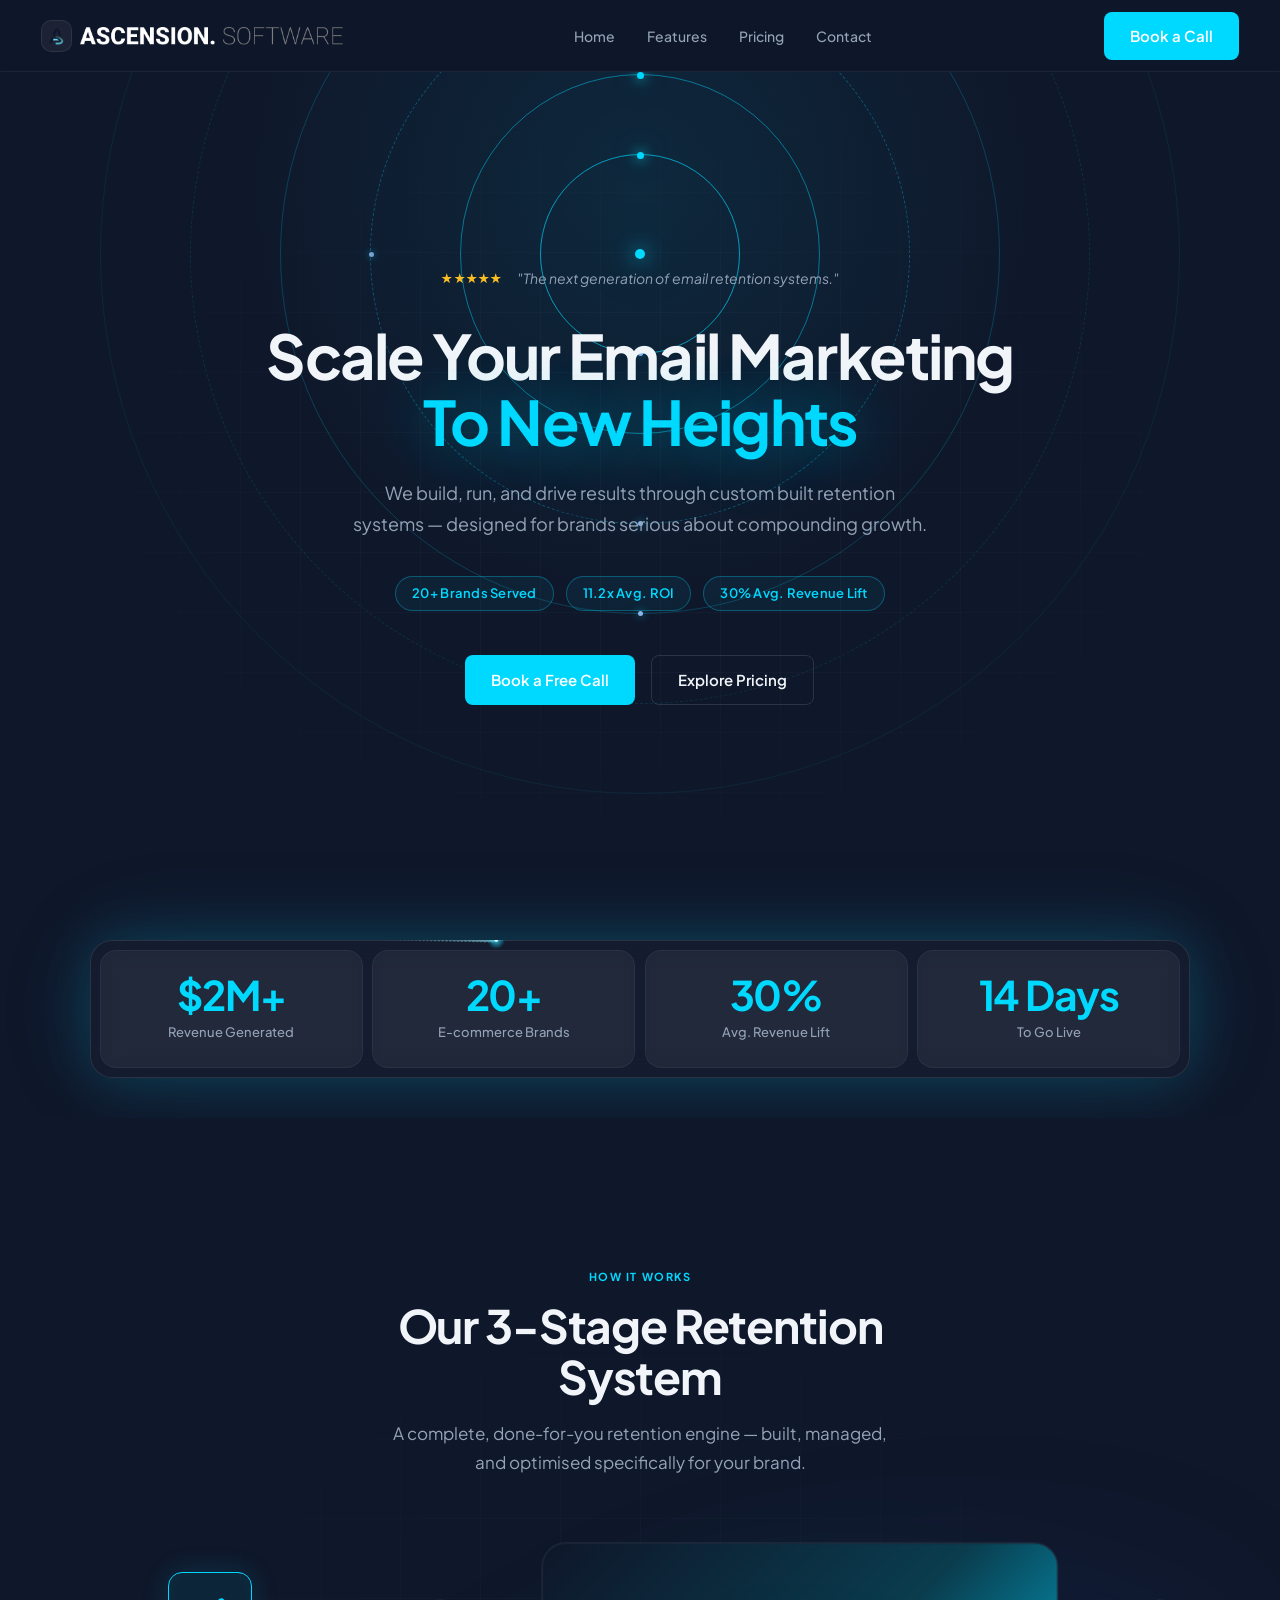
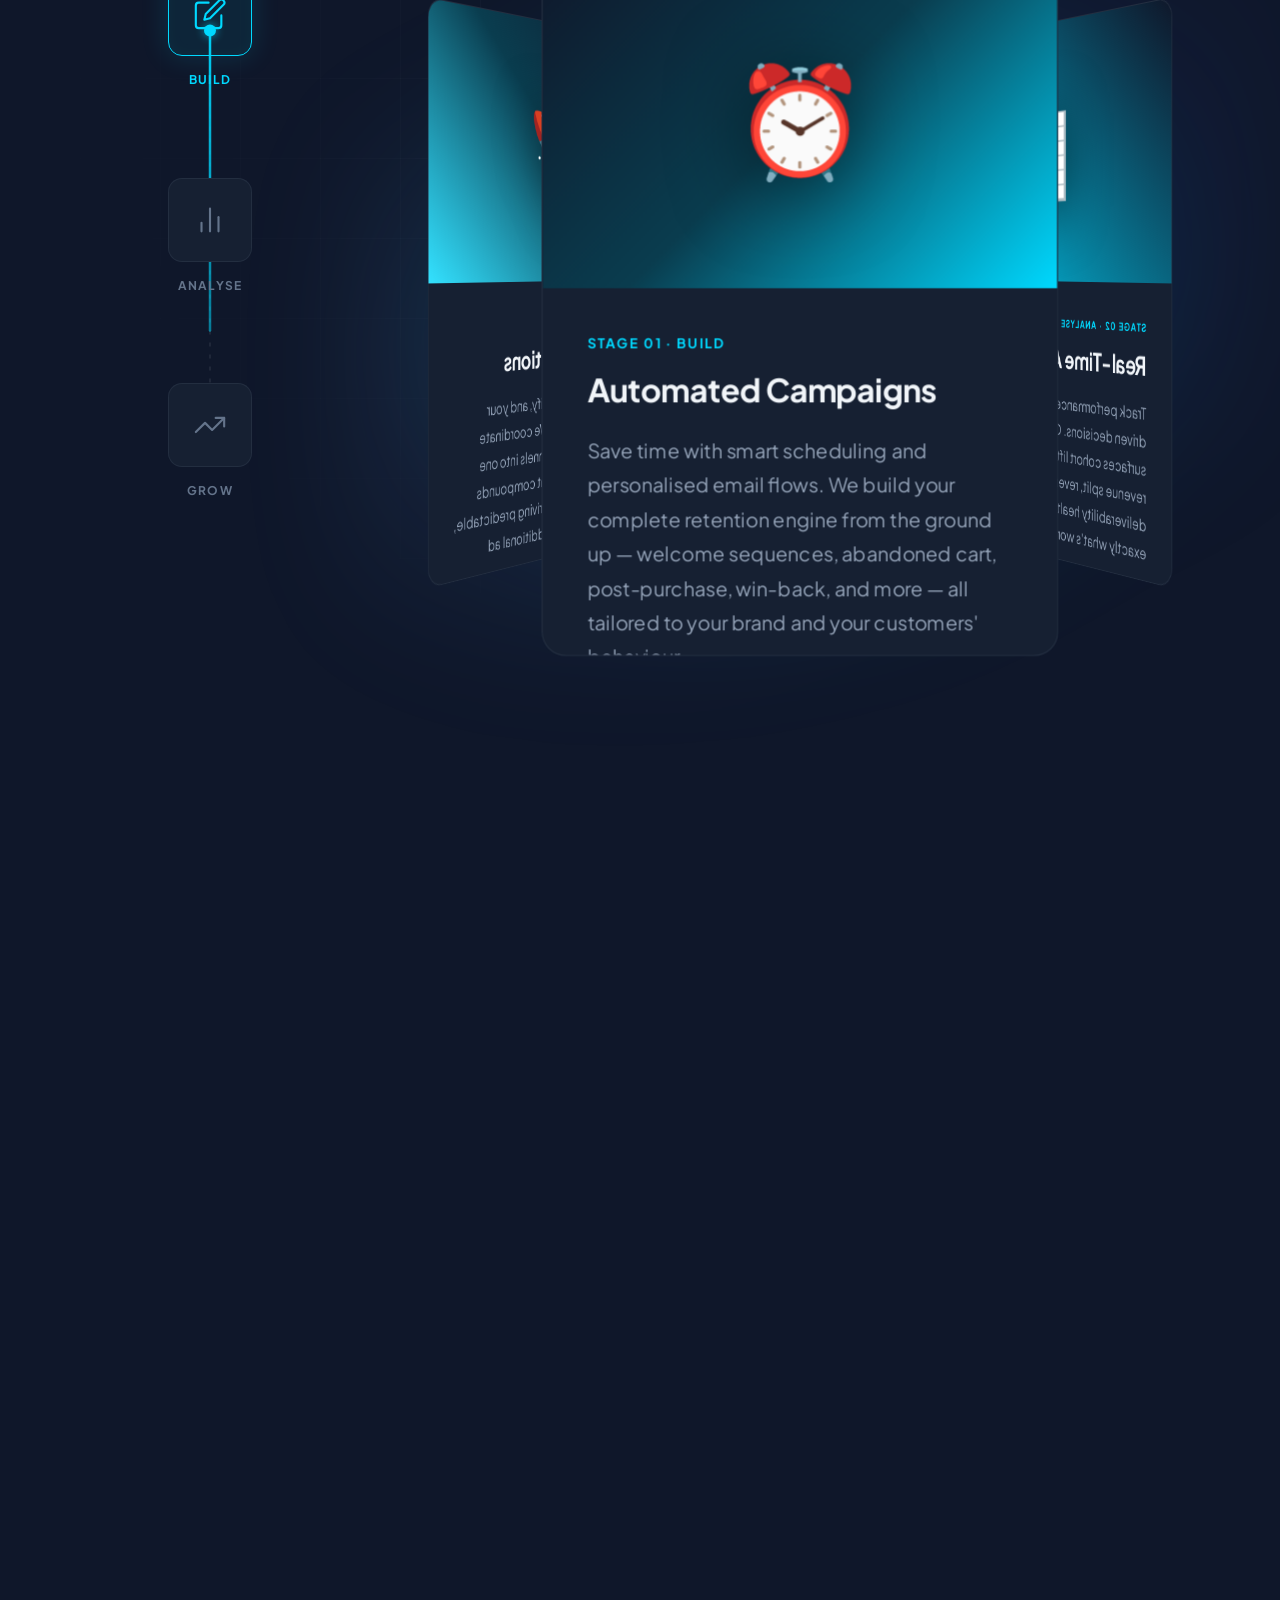
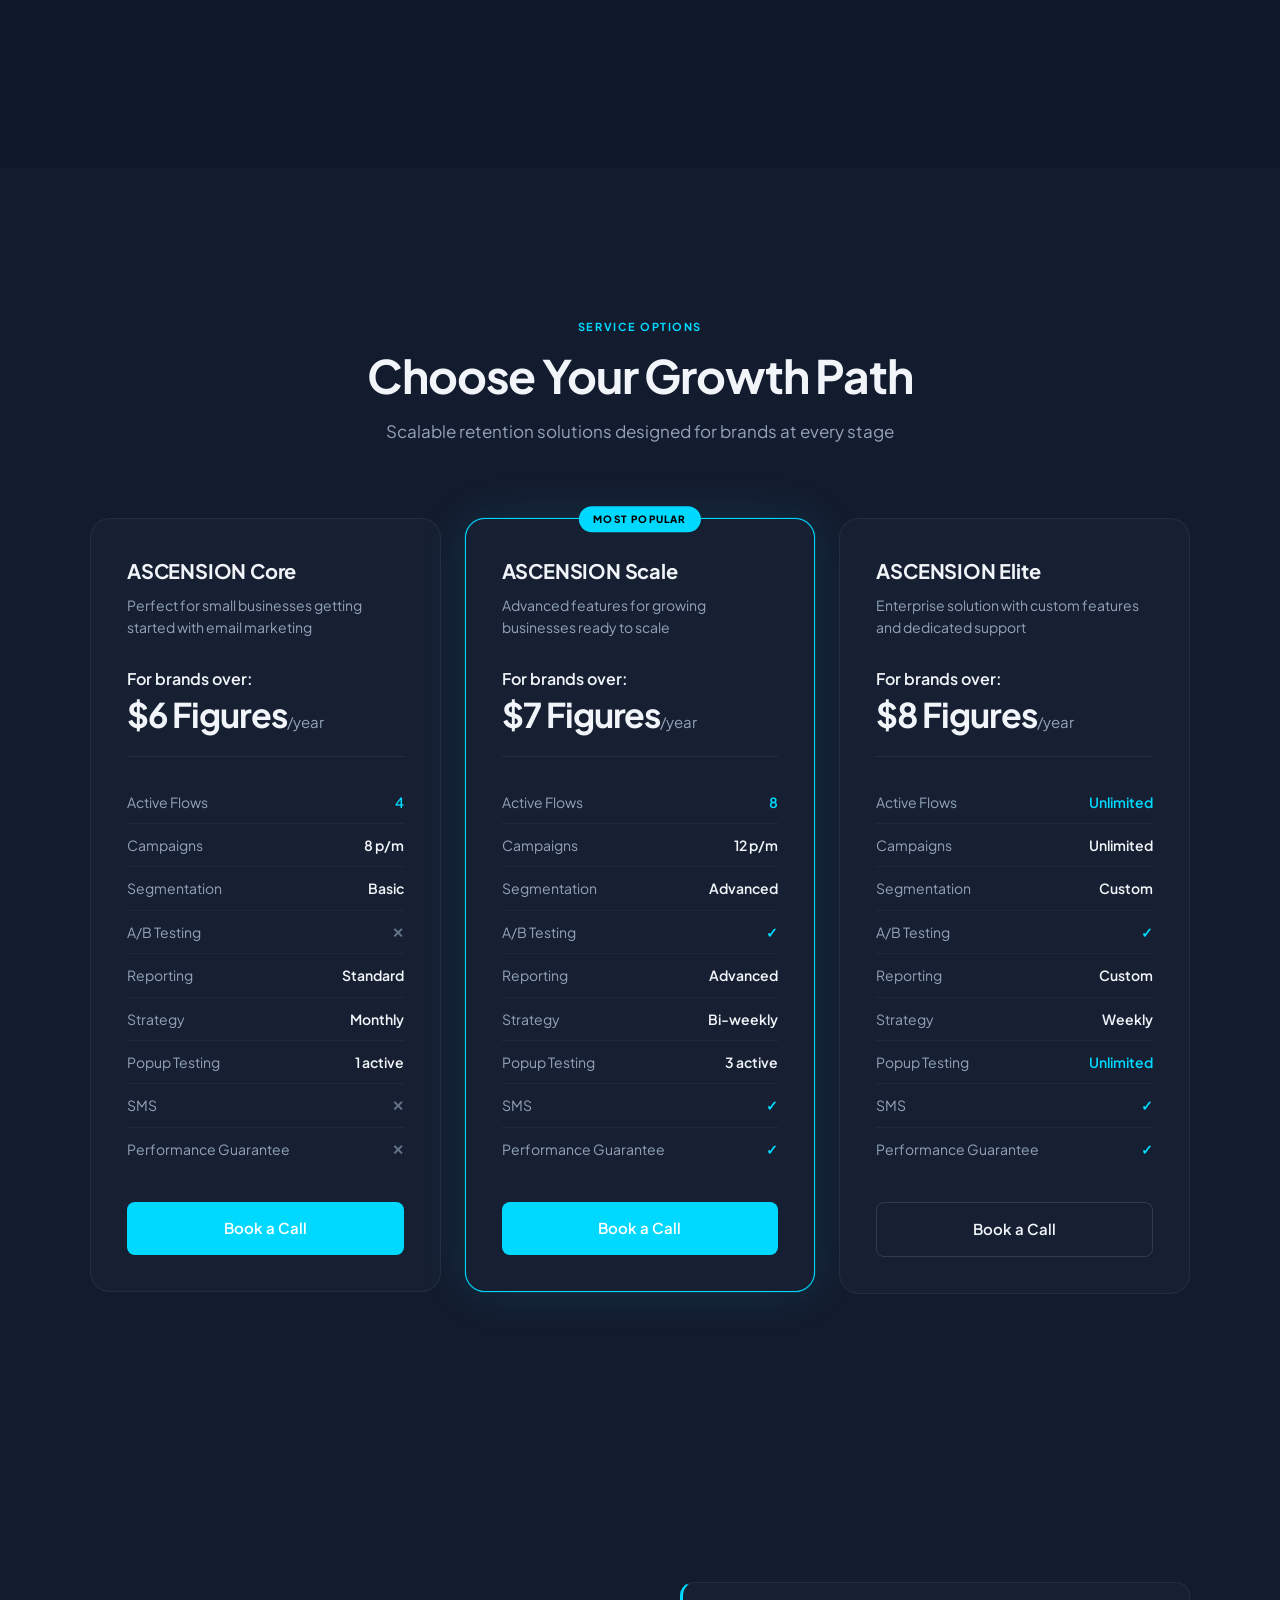
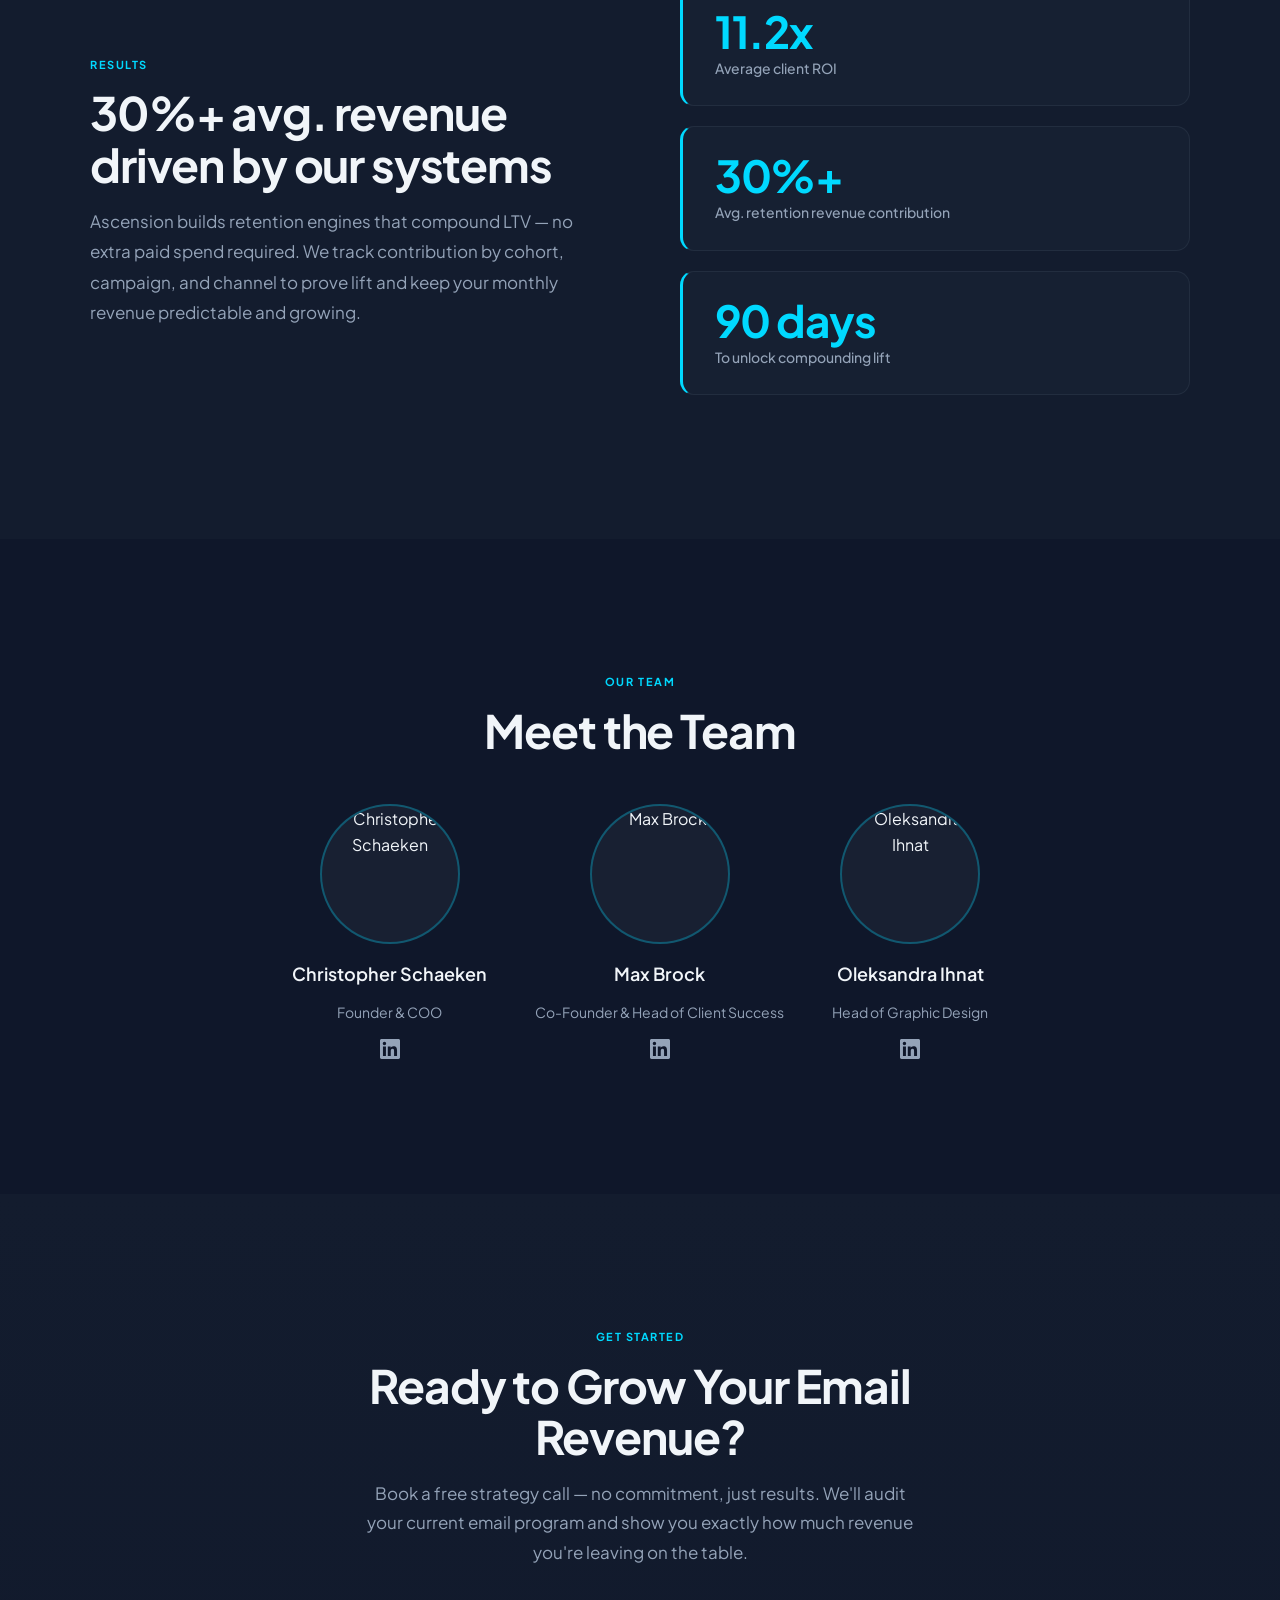
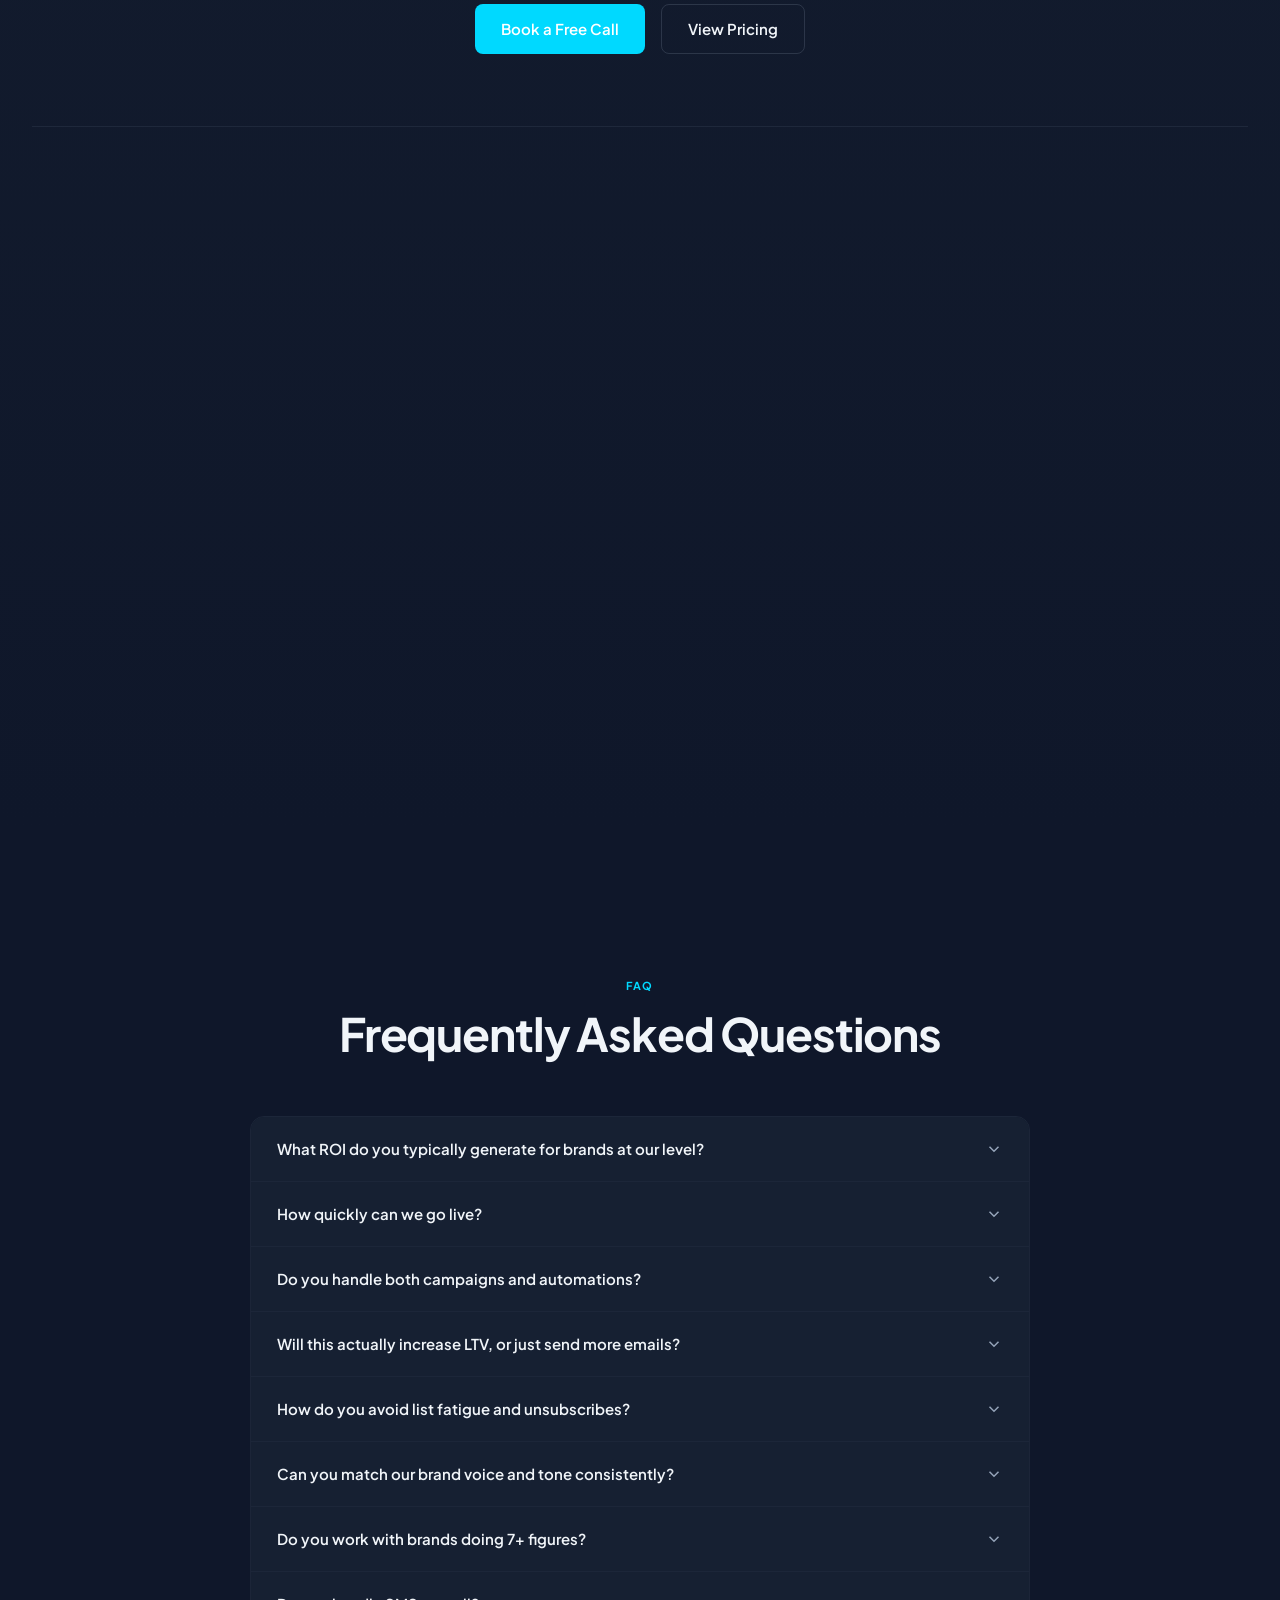
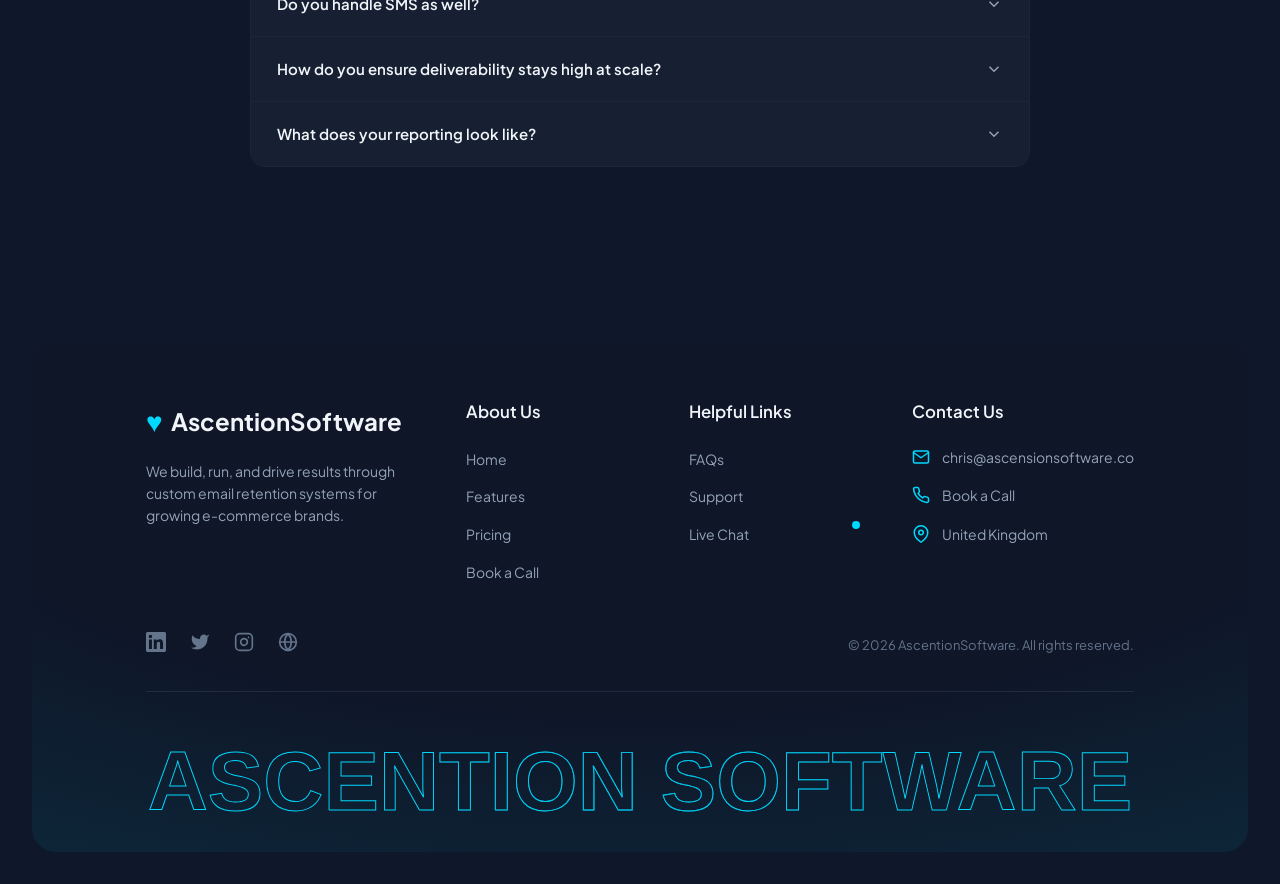
==== commit 3d84f53d: "updates" ====
--- a/index.html
+++ b/index.html
@@ -20,11 +20,11 @@
 
 <body>
 
-  <!-- Full-page mouse tracer canvas -->
-  <canvas id="tracer-canvas" aria-hidden="true"></canvas>
-
-  <!-- Custom cursor dot -->
-  <div class="cursor" id="custom-cursor" aria-hidden="true"></div>
+  <!-- Full-page mouse tracer canvas (disabled) -->
+  <!-- <canvas id="tracer-canvas" aria-hidden="true"></canvas> -->
+
+  <!-- Custom cursor dot (disabled) -->
+  <!-- <div class="cursor" id="custom-cursor" aria-hidden="true"></div> -->
 
   <!-- Blue flash overlay (outside intro so it persists as intro is removed) -->
   <div id="warp-flash" aria-hidden="true"></div>
@@ -32,7 +32,7 @@
   <!-- ============================================================
        INTRO SCREEN — Gmail Dark Mock
        ============================================================ -->
-  <div id="intro-screen" role="presentation" aria-hidden="true">
+  <div id="intro-screen" role="presentation" aria-hidden="true" style="display:none">
     <div class="gmail-ui">
 
       <!-- Top bar -->
@@ -161,7 +161,7 @@
                 <rect x="8" y="22" width="84" height="52" rx="5" fill="#2d2d2d" stroke="#444" stroke-width="1.5"/>
                 <path d="M8 30 L50 54 L92 30" stroke="#444" stroke-width="1.5"/>
                 <circle cx="78" cy="18" r="14" fill="#1a3a6c"/>
-                <path d="M72 18 L77 23 L86 12" stroke="#60a5fa" stroke-width="2.5" stroke-linecap="round" stroke-linejoin="round"/>
+                <path d="M72 18 L77 23 L86 12" stroke="#00D9FF" stroke-width="2.5" stroke-linecap="round" stroke-linejoin="round"/>
               </svg>
               <p class="gmail-empty__title">Your Primary tab is empty</p>
               <p class="gmail-empty__sub">Emails will appear here as they arrive.</p>
@@ -184,7 +184,9 @@
        ============================================================ -->
   <header class="site-header" id="site-header">
     <a href="#hero" class="site-header__logo" aria-label="Ascension Software — home">
-      Ascension Software
+      <img src="logo.png" alt="" class="site-header__logo-icon">
+      <img src="ascention.png" alt="Ascention" class="site-header__logo-text">
+      <img src="software.png" alt="Software" class="site-header__logo-text">
     </a>
 
     <nav class="site-header__nav" aria-label="Primary navigation">
@@ -303,8 +305,9 @@
     </section>
 
     <!-- ============================================================
-         3-STAGE SYSTEM
+         3-STAGE SYSTEM (scroll-lock wrapper)
          ============================================================ -->
+    <div class="flow-scroll-wrapper" id="flow-scroll-wrapper">
     <section class="flow-visual" id="features">
       <!-- Subtle bg grid -->
       <div class="flow-visual__bg-grid" aria-hidden="true"></div>
@@ -376,7 +379,7 @@
             data-stage="0"
             aria-label="Stage 01: Build — Automated Campaigns"
           >
-            <div class="flow-detail-card__cover" style="background: linear-gradient(135deg, #060d1f 0%, #1e40af 50%, #3b82f6 100%);">
+            <div class="flow-detail-card__cover" style="background: linear-gradient(135deg, #0F172A 0%, #0A3D4F 50%, #00D9FF 100%);">
               <div class="flow-detail-card__icon-large" aria-hidden="true">⏰</div>
             </div>
             <div class="flow-detail-card__meta">
@@ -397,7 +400,7 @@
             data-stage="1"
             aria-label="Stage 02: Analyse — Real-Time Analytics"
           >
-            <div class="flow-detail-card__cover" style="background: linear-gradient(135deg, #0a0f20 0%, #3b82f6 100%);">
+            <div class="flow-detail-card__cover" style="background: linear-gradient(135deg, #0F172A 0%, #00D9FF 100%);">
               <div class="flow-detail-card__icon-large" aria-hidden="true">📊</div>
             </div>
             <div class="flow-detail-card__meta">
@@ -418,7 +421,7 @@
             data-stage="2"
             aria-label="Stage 03: Grow — Seamless Integrations"
           >
-            <div class="flow-detail-card__cover" style="background: linear-gradient(135deg, #0a0f1a 0%, #1e3a8a 50%, #60a5fa 100%);">
+            <div class="flow-detail-card__cover" style="background: linear-gradient(135deg, #0F172A 0%, #0A3D4F 50%, #33E1FF 100%);">
               <div class="flow-detail-card__icon-large" aria-hidden="true">🚀</div>
             </div>
             <div class="flow-detail-card__meta">
@@ -439,6 +442,7 @@
         </div>
       </div>
     </section>
+    </div><!-- /.flow-scroll-wrapper -->
 
     <!-- ============================================================
          PRICING
@@ -446,7 +450,7 @@
     <section class="pricing-section" id="pricing">
 
       <div class="pricing-section__header reveal">
-        <p class="eyebrow">Pricing Plans</p>
+        <p class="eyebrow">Service Options</p>
         <h2 class="section-title">Choose Your Growth Path</h2>
         <p class="section-sub">Scalable retention solutions designed for brands at every stage</p>
       </div>
@@ -455,12 +459,12 @@
 
         <!-- ---- CORE ---- -->
         <div class="pricing-card reveal" data-delay="1">
-          <h3 class="plan-name">Ascension Core</h3>
+          <h3 class="plan-name">ASCENSION Core</h3>
           <p class="plan-desc">Perfect for small businesses getting started with email marketing</p>
 
           <div class="plan-price">
             <div class="plan-price__context">For brands over:</div>
-            <div class="plan-price__value">$20k<span class="plan-price__period">/month</span></div>
+            <div class="plan-price__value">$6 Figures<span class="plan-price__period">/year</span></div>
           </div>
 
           <ul class="feature-list">
@@ -481,12 +485,12 @@
         <!-- ---- SCALE (featured) ---- -->
         <div class="pricing-card pricing-card--featured reveal" data-delay="2">
           <div class="pricing-card__badge">MOST POPULAR</div>
-          <h3 class="plan-name">Ascension Scale</h3>
+          <h3 class="plan-name">ASCENSION Scale</h3>
           <p class="plan-desc">Advanced features for growing businesses ready to scale</p>
 
           <div class="plan-price">
             <div class="plan-price__context">For brands over:</div>
-            <div class="plan-price__value">$50k<span class="plan-price__period">/month</span></div>
+            <div class="plan-price__value">$7 Figures<span class="plan-price__period">/year</span></div>
           </div>
 
           <ul class="feature-list">
@@ -506,12 +510,12 @@
 
         <!-- ---- ELITE ---- -->
         <div class="pricing-card reveal" data-delay="3">
-          <h3 class="plan-name">Ascension Elite</h3>
+          <h3 class="plan-name">ASCENSION Elite</h3>
           <p class="plan-desc">Enterprise solution with custom features and dedicated support</p>
 
           <div class="plan-price">
             <div class="plan-price__context">For brands over:</div>
-            <div class="plan-price__value">$200k<span class="plan-price__period">/month</span></div>
+            <div class="plan-price__value">$8 Figures<span class="plan-price__period">/year</span></div>
           </div>
 
           <ul class="feature-list">
@@ -563,6 +567,51 @@
           </div>
         </div>
 
+      </div>
+    </section>
+
+    <!-- ============================================================
+         TEAM
+         ============================================================ -->
+    <section class="team-section" id="team">
+      <div class="team-section__header reveal">
+        <p class="eyebrow">Our Team</p>
+        <h2 class="section-title">Meet the Team</h2>
+      </div>
+
+      <div class="team-grid">
+        <div class="team-card reveal" data-delay="1">
+          <div class="team-card__photo">
+            <img src="chris.png" alt="Christopher Schaeken">
+          </div>
+          <h3 class="team-card__name">Christopher Schaeken</h3>
+          <p class="team-card__role">Founder & COO</p>
+          <a class="team-card__linkedin" href="https://www.linkedin.com/in" target="_blank" rel="noopener noreferrer">
+            <svg width="20" height="20" viewBox="0 0 24 24" fill="currentColor"><path d="M20.447 20.452h-3.554v-5.569c0-1.328-.027-3.037-1.852-3.037-1.853 0-2.136 1.445-2.136 2.939v5.667H9.351V9h3.414v1.561h.046c.477-.9 1.637-1.85 3.37-1.85 3.601 0 4.267 2.37 4.267 5.455v6.286zM5.337 7.433a2.062 2.062 0 01-2.063-2.065 2.064 2.064 0 112.063 2.065zm1.782 13.019H3.555V9h3.564v11.452zM22.225 0H1.771C.792 0 0 .774 0 1.729v20.542C0 23.227.792 24 1.771 24h20.451C23.2 24 24 23.227 24 22.271V1.729C24 .774 23.2 0 22.222 0h.003z"/></svg>
+          </a>
+        </div>
+
+        <div class="team-card reveal" data-delay="2">
+          <div class="team-card__photo">
+            <img src="max.png" alt="Max Brock">
+          </div>
+          <h3 class="team-card__name">Max Brock</h3>
+          <p class="team-card__role">Co-Founder & Head of Client Success</p>
+          <a class="team-card__linkedin" href="https://www.linkedin.com/in" target="_blank" rel="noopener noreferrer">
+            <svg width="20" height="20" viewBox="0 0 24 24" fill="currentColor"><path d="M20.447 20.452h-3.554v-5.569c0-1.328-.027-3.037-1.852-3.037-1.853 0-2.136 1.445-2.136 2.939v5.667H9.351V9h3.414v1.561h.046c.477-.9 1.637-1.85 3.37-1.85 3.601 0 4.267 2.37 4.267 5.455v6.286zM5.337 7.433a2.062 2.062 0 01-2.063-2.065 2.064 2.064 0 112.063 2.065zm1.782 13.019H3.555V9h3.564v11.452zM22.225 0H1.771C.792 0 0 .774 0 1.729v20.542C0 23.227.792 24 1.771 24h20.451C23.2 24 24 23.227 24 22.271V1.729C24 .774 23.2 0 22.222 0h.003z"/></svg>
+          </a>
+        </div>
+
+        <div class="team-card reveal" data-delay="3">
+          <div class="team-card__photo">
+            <img src="inham.png" alt="Oleksandra Ihnat">
+          </div>
+          <h3 class="team-card__name">Oleksandra Ihnat</h3>
+          <p class="team-card__role">Head of Graphic Design</p>
+          <a class="team-card__linkedin" href="https://www.linkedin.com/in" target="_blank" rel="noopener noreferrer">
+            <svg width="20" height="20" viewBox="0 0 24 24" fill="currentColor"><path d="M20.447 20.452h-3.554v-5.569c0-1.328-.027-3.037-1.852-3.037-1.853 0-2.136 1.445-2.136 2.939v5.667H9.351V9h3.414v1.561h.046c.477-.9 1.637-1.85 3.37-1.85 3.601 0 4.267 2.37 4.267 5.455v6.286zM5.337 7.433a2.062 2.062 0 01-2.063-2.065 2.064 2.064 0 112.063 2.065zm1.782 13.019H3.555V9h3.564v11.452zM22.225 0H1.771C.792 0 0 .774 0 1.729v20.542C0 23.227.792 24 1.771 24h20.451C23.2 24 24 23.227 24 22.271V1.729C24 .774 23.2 0 22.222 0h.003z"/></svg>
+          </a>
+        </div>
       </div>
     </section>
 
@@ -615,27 +664,165 @@
   </main>
 
   <!-- ============================================================
-       FOOTER
+       FOOTER — Hover Effect
        ============================================================ -->
-  <footer class="site-footer">
-    <div class="site-footer__inner">
-
-      <div class="site-footer__brand">
-        <span class="site-footer__logo">Ascension Software</span>
-        <p class="site-footer__tagline">Smart Email Marketing for Growing Brands</p>
-      </div>
-
-      <nav class="site-footer__nav" aria-label="Footer navigation">
-        <a href="#hero">Home</a>
-        <a href="#features">Features</a>
-        <a href="#pricing">Pricing</a>
-        <a href="#book">Book a Call</a>
-      </nav>
-
-      <p class="site-footer__copy">
-        © <span id="year"></span> Ascension Software. All rights reserved.
-      </p>
-
+  <footer class="hover-footer" id="hover-footer">
+    <div class="hover-footer__bg-gradient"></div>
+
+    <div class="hover-footer__content">
+      <div class="hover-footer__grid">
+
+        <!-- Brand -->
+        <div class="hover-footer__brand">
+          <div class="hover-footer__brand-row">
+            <span class="hover-footer__heart">&hearts;</span>
+            <span class="hover-footer__brand-name">AscentionSoftware</span>
+          </div>
+          <p class="hover-footer__brand-desc">
+            We build, run, and drive results through custom email retention systems for growing e-commerce brands.
+          </p>
+        </div>
+
+        <!-- About Us -->
+        <div class="hover-footer__links-group">
+          <h4 class="hover-footer__heading">About Us</h4>
+          <ul class="hover-footer__link-list">
+            <li><a href="#hero">Home</a></li>
+            <li><a href="#features">Features</a></li>
+            <li><a href="#pricing">Pricing</a></li>
+            <li><a href="#book">Book a Call</a></li>
+          </ul>
+        </div>
+
+        <!-- Helpful Links -->
+        <div class="hover-footer__links-group">
+          <h4 class="hover-footer__heading">Helpful Links</h4>
+          <ul class="hover-footer__link-list">
+            <li><a href="#contact">FAQs</a></li>
+            <li><a href="#book">Support</a></li>
+            <li class="hover-footer__live-chat-item">
+              <a href="#book">Live Chat</a>
+              <span class="hover-footer__pulse-dot"></span>
+            </li>
+          </ul>
+        </div>
+
+        <!-- Contact -->
+        <div class="hover-footer__links-group">
+          <h4 class="hover-footer__heading">Contact Us</h4>
+          <ul class="hover-footer__contact-list">
+            <li>
+              <svg width="18" height="18" viewBox="0 0 24 24" fill="none" stroke="#00D9FF" stroke-width="2" stroke-linecap="round" stroke-linejoin="round"><path d="M4 4h16c1.1 0 2 .9 2 2v12c0 1.1-.9 2-2 2H4c-1.1 0-2-.9-2-2V6c0-1.1.9-2 2-2z"/><polyline points="22,6 12,13 2,6"/></svg>
+              <a href="mailto:chris@ascensionsoftware.co">chris@ascensionsoftware.co</a>
+            </li>
+            <li>
+              <svg width="18" height="18" viewBox="0 0 24 24" fill="none" stroke="#00D9FF" stroke-width="2" stroke-linecap="round" stroke-linejoin="round"><path d="M22 16.92v3a2 2 0 0 1-2.18 2 19.79 19.79 0 0 1-8.63-3.07 19.5 19.5 0 0 1-6-6 19.79 19.79 0 0 1-3.07-8.67A2 2 0 0 1 4.11 2h3a2 2 0 0 1 2 1.72c.127.96.361 1.903.7 2.81a2 2 0 0 1-.45 2.11L8.09 9.91a16 16 0 0 0 6 6l1.27-1.27a2 2 0 0 1 2.11-.45c.907.339 1.85.573 2.81.7A2 2 0 0 1 22 16.92z"/></svg>
+              <a href="https://calendly.com/chris-ascensionsoftware/30min" target="_blank" rel="noopener noreferrer">Book a Call</a>
+            </li>
+            <li>
+              <svg width="18" height="18" viewBox="0 0 24 24" fill="none" stroke="#00D9FF" stroke-width="2" stroke-linecap="round" stroke-linejoin="round"><path d="M21 10c0 7-9 13-9 13s-9-6-9-13a9 9 0 0 1 18 0z"/><circle cx="12" cy="10" r="3"/></svg>
+              <span>United Kingdom</span>
+            </li>
+          </ul>
+        </div>
+
+      </div>
+
+      <!-- Socials + copyright -->
+      <div class="hover-footer__bottom">
+        <div class="hover-footer__socials">
+          <!-- LinkedIn -->
+          <a href="https://www.linkedin.com/in" target="_blank" rel="noopener noreferrer" aria-label="LinkedIn">
+            <svg width="20" height="20" viewBox="0 0 24 24" fill="currentColor"><path d="M20.447 20.452h-3.554v-5.569c0-1.328-.027-3.037-1.852-3.037-1.853 0-2.136 1.445-2.136 2.939v5.667H9.351V9h3.414v1.561h.046c.477-.9 1.637-1.85 3.37-1.85 3.601 0 4.267 2.37 4.267 5.455v6.286zM5.337 7.433a2.062 2.062 0 01-2.063-2.065 2.064 2.064 0 112.063 2.065zm1.782 13.019H3.555V9h3.564v11.452zM22.225 0H1.771C.792 0 0 .774 0 1.729v20.542C0 23.227.792 24 1.771 24h20.451C23.2 24 24 23.227 24 22.271V1.729C24 .774 23.2 0 22.222 0h.003z"/></svg>
+          </a>
+          <!-- Twitter / X -->
+          <a href="#" aria-label="Twitter">
+            <svg width="20" height="20" viewBox="0 0 24 24" fill="currentColor"><path d="M23 3a10.9 10.9 0 01-3.14 1.53 4.48 4.48 0 00-7.86 3v1A10.66 10.66 0 013 4s-4 9 5 13a11.64 11.64 0 01-7 2c9 5 20 0 20-11.5a4.5 4.5 0 00-.08-.83A7.72 7.72 0 0023 3z"/></svg>
+          </a>
+          <!-- Instagram -->
+          <a href="#" aria-label="Instagram">
+            <svg width="20" height="20" viewBox="0 0 24 24" fill="none" stroke="currentColor" stroke-width="2" stroke-linecap="round" stroke-linejoin="round"><rect x="2" y="2" width="20" height="20" rx="5" ry="5"/><path d="M16 11.37A4 4 0 1112.63 8 4 4 0 0116 11.37z"/><line x1="17.5" y1="6.5" x2="17.51" y2="6.5"/></svg>
+          </a>
+          <!-- Globe -->
+          <a href="#hero" aria-label="Website">
+            <svg width="20" height="20" viewBox="0 0 24 24" fill="none" stroke="currentColor" stroke-width="2" stroke-linecap="round" stroke-linejoin="round"><circle cx="12" cy="12" r="10"/><line x1="2" y1="12" x2="22" y2="12"/><path d="M12 2a15.3 15.3 0 014 10 15.3 15.3 0 01-4 10 15.3 15.3 0 01-4-10 15.3 15.3 0 014-10z"/></svg>
+          </a>
+        </div>
+        <p class="hover-footer__copy">
+          &copy; <span id="year"></span> AscentionSoftware. All rights reserved.
+        </p>
+      </div>
+
+      <hr class="hover-footer__divider">
+    </div>
+
+    <!-- SVG text hover effect -->
+    <div class="hover-footer__text-effect" id="footer-text-effect">
+      <svg
+        id="footer-hover-svg"
+        width="100%"
+        height="100%"
+        viewBox="0 0 300 100"
+        xmlns="http://www.w3.org/2000/svg"
+        class="hover-footer__svg"
+      >
+        <defs>
+          <linearGradient id="footerTextGradient" gradientUnits="userSpaceOnUse">
+            <stop offset="0%" stop-color="#33E1FF" />
+            <stop offset="25%" stop-color="#00D9FF" />
+            <stop offset="50%" stop-color="#00B4D8" />
+            <stop offset="75%" stop-color="#00D9FF" />
+            <stop offset="100%" stop-color="#33E1FF" />
+          </linearGradient>
+          <radialGradient id="footerRevealMask" gradientUnits="userSpaceOnUse" cx="50%" cy="50%" r="35%">
+            <stop offset="0%" stop-color="white" />
+            <stop offset="100%" stop-color="black" />
+          </radialGradient>
+          <mask id="footerTextMask">
+            <rect x="0" y="0" width="100%" height="100%" fill="url(#footerRevealMask)" />
+          </mask>
+        </defs>
+        <!-- Ghost stroke (visible on hover) -->
+        <text
+          x="50%" y="50%"
+          text-anchor="middle"
+          dominant-baseline="middle"
+          stroke-width="0.3"
+          fill="transparent"
+          stroke="rgba(148,163,184,0.15)"
+          class="hover-footer__svg-text hover-footer__svg-text--ghost"
+          font-family="Helvetica, Arial, sans-serif"
+          font-size="26"
+          font-weight="bold"
+        >ASCENTION SOFTWARE</text>
+        <!-- Animated stroke -->
+        <text
+          x="50%" y="50%"
+          text-anchor="middle"
+          dominant-baseline="middle"
+          stroke-width="0.3"
+          fill="transparent"
+          stroke="#00D9FF"
+          class="hover-footer__svg-text hover-footer__svg-text--stroke"
+          font-family="Helvetica, Arial, sans-serif"
+          font-size="26"
+          font-weight="bold"
+        >ASCENTION SOFTWARE</text>
+        <!-- Gradient reveal on hover -->
+        <text
+          x="50%" y="50%"
+          text-anchor="middle"
+          dominant-baseline="middle"
+          stroke-width="0.3"
+          fill="transparent"
+          stroke="url(#footerTextGradient)"
+          mask="url(#footerTextMask)"
+          class="hover-footer__svg-text hover-footer__svg-text--gradient"
+          font-family="Helvetica, Arial, sans-serif"
+          font-size="26"
+          font-weight="bold"
+        >ASCENTION SOFTWARE</text>
+      </svg>
     </div>
   </footer>
 
--- a/styles.css
+++ b/styles.css
@@ -4,18 +4,18 @@
 
 /* --- Design Tokens --- */
 :root {
-  --bg:            #000000;
-  --bg-2:          #080808;
-  --bg-card:       #0d0d0d;
-  --border:        rgba(255, 255, 255, 0.07);
-  --border-strong: rgba(255, 255, 255, 0.14);
-  --text:          #ffffff;
-  --text-muted:    #a3a3a3;
-  --text-dim:      #555555;
-  --green:         #3b82f6;
-  --green-hover:   #60a5fa;
-  --green-glow:    rgba(59, 130, 246, 0.15);
-  --green-glow-lg: rgba(59, 130, 246, 0.28);
+  --bg:            #0F172A;
+  --bg-2:          #131C2E;
+  --bg-card:       #162032;
+  --border:        rgba(148, 163, 184, 0.1);
+  --border-strong: rgba(148, 163, 184, 0.2);
+  --text:          #F1F5F9;
+  --text-muted:    #94A3B8;
+  --text-dim:      #64748B;
+  --green:         #00D9FF;
+  --green-hover:   #33E1FF;
+  --green-glow:    rgba(0, 217, 255, 0.15);
+  --green-glow-lg: rgba(0, 217, 255, 0.28);
   --font:          'Plus Jakarta Sans', sans-serif;
   --radius-sm:     8px;
   --radius-md:     14px;
@@ -35,6 +35,7 @@
   overflow-x: hidden;
   -webkit-font-smoothing: antialiased;
 }
+main { padding-top: var(--header-h); }
 img { display: block; max-width: 100%; }
 a { color: inherit; text-decoration: none; }
 button { cursor: pointer; border: none; background: none; font: inherit; color: inherit; }
@@ -152,8 +153,10 @@
    HEADER
    ===================================================== */
 .site-header {
-  position: sticky;
+  position: fixed;
   top: 0;
+  left: 0;
+  right: 0;
   z-index: 200;
   display: flex;
   align-items: center;
@@ -161,41 +164,93 @@
   gap: 1rem;
   padding: 0 2.5rem;
   height: var(--header-h);
-  background: rgba(0, 0, 0, 0.82);
+  max-width: 100%;
+  margin: 0 auto;
+  background: rgba(15, 23, 42, 0.82);
   backdrop-filter: blur(16px);
   -webkit-backdrop-filter: blur(16px);
-  border-bottom: 1px solid var(--border);
-  transition: border-color 0.3s, background 0.3s;
+  border: 1px solid transparent;
+  border-bottom-color: var(--border);
+  border-radius: 0;
+  transition: max-width 0.7s cubic-bezier(0.4, 0, 0.2, 1),
+              height 0.7s cubic-bezier(0.4, 0, 0.2, 1),
+              top 0.7s cubic-bezier(0.4, 0, 0.2, 1),
+              padding 0.7s cubic-bezier(0.4, 0, 0.2, 1),
+              border-radius 0.7s cubic-bezier(0.4, 0, 0.2, 1),
+              border-color 0.7s cubic-bezier(0.4, 0, 0.2, 1),
+              background 0.7s cubic-bezier(0.4, 0, 0.2, 1),
+              box-shadow 0.7s cubic-bezier(0.4, 0, 0.2, 1);
 }
 .site-header.is-scrolled {
-  border-bottom-color: var(--border-strong);
-  background: rgba(0, 0, 0, 0.92);
+  top: 14px;
+  max-width: 860px;
+  height: 52px;
+  padding: 0 1.5rem;
+  border-radius: 9999px;
+  border-color: rgba(148, 163, 184, 0.15);
+  background: rgba(15, 23, 42, 0.78);
+  backdrop-filter: blur(24px);
+  -webkit-backdrop-filter: blur(24px);
+  box-shadow: 0 8px 32px rgba(0, 0, 0, 0.3), 0 0 0 1px rgba(0, 217, 255, 0.06);
 }
 
 .site-header__logo {
-  font-size: 1.125rem;
-  font-weight: 700;
-  color: var(--green);
+  display: flex;
+  align-items: center;
+  gap: 0.5rem;
   flex-shrink: 0;
-  letter-spacing: -0.01em;
-  transition: color 0.2s;
-}
-.site-header__logo:hover { color: var(--green-hover); }
+  transition: gap 0.7s cubic-bezier(0.4, 0, 0.2, 1);
+}
+.site-header__logo-icon {
+  height: 2rem;
+  width: auto;
+  padding: 0.35rem;
+  border-radius: 10px;
+  background: rgba(255, 255, 255, 0.06);
+  backdrop-filter: blur(12px);
+  -webkit-backdrop-filter: blur(12px);
+  border: 1px solid rgba(255, 255, 255, 0.08);
+  transition: height 0.7s cubic-bezier(0.4, 0, 0.2, 1),
+              background 0.3s, border-color 0.3s;
+}
+.site-header__logo-icon:hover {
+  background: rgba(255, 255, 255, 0.1);
+  border-color: rgba(255, 255, 255, 0.14);
+}
+.site-header__logo-text {
+  height: 1.1rem;
+  width: auto;
+  transition: height 0.7s cubic-bezier(0.4, 0, 0.2, 1);
+}
+.is-scrolled .site-header__logo { gap: 0.35rem; }
+.is-scrolled .site-header__logo-icon { height: 1.6rem; }
+.is-scrolled .site-header__logo-text { height: 0.9rem; }
 
 .site-header__nav {
   display: flex;
   align-items: center;
   gap: 2rem;
-}
+  transition: gap 0.7s cubic-bezier(0.4, 0, 0.2, 1);
+}
+.is-scrolled .site-header__nav { gap: 1.5rem; }
 .site-header__link {
   font-size: 0.875rem;
   font-weight: 500;
   color: var(--text-muted);
-  transition: color 0.2s;
+  transition: color 0.2s, font-size 0.7s cubic-bezier(0.4, 0, 0.2, 1);
 }
 .site-header__link:hover { color: var(--text); }
-
-.site-header__cta { flex-shrink: 0; }
+.is-scrolled .site-header__link { font-size: 0.8125rem; }
+
+.site-header__cta {
+  flex-shrink: 0;
+  transition: padding 0.7s cubic-bezier(0.4, 0, 0.2, 1),
+              font-size 0.7s cubic-bezier(0.4, 0, 0.2, 1);
+}
+.is-scrolled .site-header__cta {
+  padding: 0.5rem 1.25rem;
+  font-size: 0.8125rem;
+}
 
 .site-header__burger {
   display: none;
@@ -222,7 +277,7 @@
   position: fixed;
   top: var(--header-h); left: 0; right: 0;
   z-index: 199;
-  background: rgba(0,0,0,0.97);
+  background: rgba(15, 23, 42, 0.97);
   backdrop-filter: blur(16px);
   border-bottom: 1px solid var(--border);
   padding: 2rem 2.5rem;
@@ -265,7 +320,7 @@
   transform: translateX(-50%);
   width: min(900px, 120vw);
   height: 70%;
-  background: radial-gradient(ellipse at 50% 20%, rgba(59,130,246,0.09) 0%, transparent 65%);
+  background: radial-gradient(ellipse at 50% 20%, rgba(0,217,255,0.09) 0%, transparent 65%);
   pointer-events: none;
 }
 /* Subtle grid pattern */
@@ -300,7 +355,8 @@
 .hero__quote { font-size: 0.875rem; color: var(--text-muted); font-style: italic; }
 
 .hero__title {
-  font-size: clamp(2.75rem, 6.5vw, 5rem);
+  font-size: clamp(2.75rem, 4.8vw, 4rem);
+  white-space: nowrap;
   font-weight: 700;
   line-height: 1.08;
   letter-spacing: -0.03em;
@@ -308,7 +364,7 @@
 }
 .hero__accent {
   color: var(--green);
-  text-shadow: 0 0 60px rgba(59,130,246,0.45), 0 0 120px rgba(59,130,246,0.2);
+  text-shadow: 0 0 60px rgba(0,217,255,0.45), 0 0 120px rgba(0,217,255,0.2);
 }
 
 .hero__body {
@@ -330,12 +386,12 @@
   display: inline-flex;
   align-items: center;
   padding: 0.375rem 1rem;
-  border: 1px solid rgba(59,130,246,0.3);
+  border: 1px solid rgba(0,217,255,0.3);
   border-radius: 100px;
   font-size: 0.8125rem;
   font-weight: 600;
   color: var(--green);
-  background: rgba(59,130,246,0.06);
+  background: rgba(0,217,255,0.06);
   letter-spacing: 0.02em;
 }
 
@@ -368,7 +424,7 @@
   -webkit-backdrop-filter: blur(14px);
   border: 1px solid rgba(255, 255, 255, 0.10);
   border-radius: 22px;
-  box-shadow: 0 0 55px rgba(59, 130, 246, 0.18), 0 0 110px rgba(59, 130, 246, 0.09);
+  box-shadow: 0 0 55px rgba(0, 217, 255, 0.18), 0 0 110px rgba(0, 217, 255, 0.09);
 }
 .stats-banner__item {
   flex: 1 1 180px;
@@ -402,11 +458,19 @@
 /* =====================================================
    FLOW VISUAL (3-Stage System)
    ===================================================== */
+/* Scroll-lock wrapper — tall enough for natural scroll to drive 3 stages */
+.flow-scroll-wrapper {
+  position: relative;
+  height: 250vh;
+}
 .flow-visual {
   padding: 9rem 2rem;
   background: var(--bg);
-  position: relative;
+  position: sticky;
+  top: 0;
   overflow: hidden;
+  min-height: 100vh;
+  z-index: 2;
 }
 /* Background grid */
 .flow-visual__bg-grid {
@@ -500,8 +564,8 @@
 }
 .component-box.is-active .component-box__icon {
   border-color: var(--green);
-  background: rgba(59,130,246,0.07);
-  box-shadow: 0 0 28px var(--green-glow), inset 0 0 16px rgba(59,130,246,0.04);
+  background: rgba(0,217,255,0.07);
+  box-shadow: 0 0 28px var(--green-glow), inset 0 0 16px rgba(0,217,255,0.04);
 }
 .component-box.is-active .component-box__icon svg { color: var(--green); }
 .component-box.is-active .component-box__label { color: var(--green); }
@@ -523,7 +587,7 @@
   position: absolute;
   inset: -80px;
   background:
-    radial-gradient(ellipse at 50% 50%, rgba(59,130,246,0.18) 0%, rgba(59,130,246,0.10) 30%, transparent 65%),
+    radial-gradient(ellipse at 50% 50%, rgba(0,217,255,0.18) 0%, rgba(0,217,255,0.10) 30%, transparent 65%),
     radial-gradient(ellipse at 30% 60%, rgba(96,165,250,0.12) 0%, transparent 50%),
     radial-gradient(ellipse at 70% 40%, rgba(30,64,175,0.14) 0%, transparent 50%);
   filter: blur(50px);
@@ -539,7 +603,7 @@
 /* 3D carousel wrapper */
 .flow-cards-carousel {
   position: relative;
-  width: 340px;
+  width: 420px;
   height: 580px;
   transform-style: preserve-3d;
   transition: transform 0.9s cubic-bezier(0.4, 0, 0.2, 1);
@@ -557,9 +621,9 @@
   backface-visibility: visible;
 }
 /* Each card is placed at 120° intervals, pushed outward */
-.flow-detail-card--0 { transform: rotateY(0deg)   translateZ(260px); }
-.flow-detail-card--1 { transform: rotateY(120deg) translateZ(260px); }
-.flow-detail-card--2 { transform: rotateY(240deg) translateZ(260px); }
+.flow-detail-card--0 { transform: rotateY(0deg)   translateZ(300px); }
+.flow-detail-card--1 { transform: rotateY(120deg) translateZ(300px); }
+.flow-detail-card--2 { transform: rotateY(240deg) translateZ(300px); }
 
 .flow-detail-card__cover {
   height: 280px;
@@ -648,9 +712,9 @@
 .pricing-card:hover { border-color: var(--border-strong); }
 .pricing-card--featured {
   border-color: var(--green);
-  box-shadow: 0 0 48px rgba(59,130,246,0.1), 0 0 1px var(--green);
-}
-.pricing-card--featured:hover { box-shadow: 0 0 64px rgba(59,130,246,0.16); }
+  box-shadow: 0 0 48px rgba(0,217,255,0.1), 0 0 1px var(--green);
+}
+.pricing-card--featured:hover { box-shadow: 0 0 64px rgba(0,217,255,0.16); }
 
 .pricing-card__badge {
   position: absolute;
@@ -684,9 +748,10 @@
   border-bottom: 1px solid var(--border);
 }
 .plan-price__context {
-  font-size: 0.8125rem;
-  color: var(--text-muted);
-  margin-bottom: 0.25rem;
+  font-size: 1rem;
+  font-weight: 600;
+  color: var(--text-secondary);
+  margin-bottom: 0.35rem;
 }
 .plan-price__value {
   font-size: 2.125rem;
@@ -841,7 +906,7 @@
 .faq-answer {
   max-height: 0;
   overflow: hidden;
-  background: rgba(0,0,0,0.5);
+  background: rgba(11, 17, 32, 0.6);
   transition: max-height 0.4s var(--ease);
 }
 .faq-answer.is-open { max-height: 600px; }
@@ -854,6 +919,61 @@
 }
 
 /* =====================================================
+   TEAM SECTION
+   ===================================================== */
+.team-section {
+  padding: 8rem 2rem;
+  text-align: center;
+}
+.team-section__header {
+  margin-bottom: 3rem;
+}
+.team-grid {
+  display: flex;
+  justify-content: center;
+  gap: 3rem;
+  flex-wrap: wrap;
+  max-width: 800px;
+  margin: 0 auto;
+}
+.team-card {
+  display: flex;
+  flex-direction: column;
+  align-items: center;
+  gap: 1rem;
+}
+.team-card__photo {
+  width: 140px;
+  height: 140px;
+  border-radius: 50%;
+  overflow: hidden;
+  border: 2px solid rgba(0, 217, 255, 0.3);
+  background: rgba(255, 255, 255, 0.04);
+}
+.team-card__photo img {
+  width: 100%;
+  height: 100%;
+  object-fit: cover;
+}
+.team-card__name {
+  font-size: 1.125rem;
+  font-weight: 600;
+  color: var(--text-primary);
+}
+.team-card__role {
+  font-size: 0.875rem;
+  color: var(--text-muted);
+  margin-top: -0.25rem;
+}
+.team-card__linkedin {
+  color: var(--text-muted);
+  transition: color 0.2s;
+}
+.team-card__linkedin:hover {
+  color: var(--green);
+}
+
+/* =====================================================
    CTA / CALENDLY SECTION
    ===================================================== */
 .cta-section {
@@ -890,48 +1010,197 @@
 /* =====================================================
    FOOTER
    ===================================================== */
-.site-footer {
-  border-top: 1px solid var(--border);
-  background: var(--bg);
-  padding: 3.5rem 2rem;
-}
-.site-footer__inner {
+/* ---- Hover Footer ---- */
+.hover-footer {
+  position: relative;
+  overflow: hidden;
+  border-radius: 1.5rem;
+  margin: 2rem;
+  background: rgba(15, 15, 17, 0.1);
+}
+.hover-footer__bg-gradient {
+  position: absolute;
+  inset: 0;
+  z-index: 0;
+  background: radial-gradient(125% 125% at 50% 10%, rgba(15,23,42,0.4) 50%, rgba(0,217,255,0.12) 100%);
+  pointer-events: none;
+}
+.hover-footer__content {
+  position: relative;
+  z-index: 2;
   max-width: 1100px;
   margin: 0 auto;
-  display: flex;
-  flex-wrap: wrap;
-  align-items: flex-start;
+  padding: 3.5rem 3.5rem 2rem;
+}
+.hover-footer__grid {
+  display: grid;
+  grid-template-columns: repeat(4, 1fr);
+  gap: 2rem 4rem;
+  padding-bottom: 3rem;
+}
+/* Brand column */
+.hover-footer__brand-row {
+  display: flex;
+  align-items: center;
+  gap: 0.5rem;
+  margin-bottom: 1rem;
+}
+.hover-footer__heart {
+  color: var(--green);
+  font-size: 1.75rem;
+  font-weight: 800;
+}
+.hover-footer__brand-name {
+  color: var(--text);
+  font-size: 1.5rem;
+  font-weight: 700;
+}
+.hover-footer__brand-desc {
+  font-size: 0.875rem;
+  color: var(--text-muted);
+  line-height: 1.6;
+}
+/* Link columns */
+.hover-footer__heading {
+  color: var(--text);
+  font-size: 1.05rem;
+  font-weight: 600;
+  margin-bottom: 1.25rem;
+}
+.hover-footer__link-list {
+  list-style: none;
+  display: flex;
+  flex-direction: column;
+  gap: 0.75rem;
+}
+.hover-footer__link-list a {
+  color: var(--text-muted);
+  font-size: 0.875rem;
+  transition: color 0.2s;
+}
+.hover-footer__link-list a:hover { color: var(--green); }
+.hover-footer__live-chat-item {
+  position: relative;
+}
+.hover-footer__pulse-dot {
+  position: absolute;
+  top: 0;
+  right: -12px;
+  width: 8px;
+  height: 8px;
+  border-radius: 50%;
+  background: var(--green);
+  animation: footerPulse 2s ease-in-out infinite;
+}
+@keyframes footerPulse {
+  0%, 100% { opacity: 1; transform: scale(1); }
+  50% { opacity: 0.5; transform: scale(1.4); }
+}
+/* Contact list */
+.hover-footer__contact-list {
+  list-style: none;
+  display: flex;
+  flex-direction: column;
+  gap: 1rem;
+}
+.hover-footer__contact-list li {
+  display: flex;
+  align-items: center;
+  gap: 0.75rem;
+}
+.hover-footer__contact-list a,
+.hover-footer__contact-list span {
+  color: var(--text-muted);
+  font-size: 0.875rem;
+  transition: color 0.2s;
+}
+.hover-footer__contact-list a:hover { color: var(--green); }
+/* Divider */
+.hover-footer__divider {
+  border: none;
+  border-top: 1px solid rgba(148,163,184,0.15);
+  margin: 2rem 0;
+}
+/* Bottom row */
+.hover-footer__bottom {
+  display: flex;
   justify-content: space-between;
-  gap: 2rem;
-}
-.site-footer__brand {}
-.site-footer__logo {
-  font-size: 1.125rem;
-  font-weight: 700;
-  color: var(--green);
-  display: block;
-  margin-bottom: 0.375rem;
-  letter-spacing: -0.01em;
-}
-.site-footer__tagline {
+  align-items: center;
+}
+.hover-footer__socials {
+  display: flex;
+  gap: 1.5rem;
+}
+.hover-footer__socials a {
+  color: var(--text-dim);
+  transition: color 0.2s;
+}
+.hover-footer__socials a:hover { color: var(--green); }
+.hover-footer__copy {
   font-size: 0.8125rem;
   color: var(--text-dim);
 }
-.site-footer__nav { display: flex; gap: 1.75rem; align-items: center; }
-.site-footer__nav a {
-  font-size: 0.875rem;
-  color: var(--text-muted);
-  transition: color 0.2s;
-}
-.site-footer__nav a:hover { color: var(--text); }
-.site-footer__copy {
-  width: 100%;
-  text-align: center;
-  font-size: 0.8125rem;
-  color: var(--text-dim);
-  padding-top: 2rem;
-  border-top: 1px solid var(--border);
-  margin-top: 0.5rem;
+/* SVG text hover effect */
+.hover-footer__text-effect {
+  position: relative;
+  z-index: 1;
+  height: 20rem;
+  margin-top: -8rem;
+  margin-bottom: -6rem;
+  display: flex;
+  align-items: center;
+  justify-content: center;
+}
+.hover-footer__svg {
+  cursor: pointer;
+  user-select: none;
+  text-transform: uppercase;
+}
+.hover-footer__svg-text--ghost {
+  opacity: 0;
+  transition: opacity 0.3s;
+}
+.hover-footer__svg:hover .hover-footer__svg-text--ghost {
+  opacity: 0.7;
+}
+.hover-footer__svg-text--stroke {
+  stroke-dasharray: 1000;
+  stroke-dashoffset: 1000;
+  animation: footerStrokeDraw 4s ease-in-out forwards;
+}
+@keyframes footerStrokeDraw {
+  to { stroke-dashoffset: 0; }
+}
+
+/* Responsive */
+@media (max-width: 1024px) {
+  .hover-footer__grid {
+    grid-template-columns: repeat(2, 1fr);
+  }
+}
+@media (max-width: 768px) {
+  .hover-footer {
+    margin: 1rem;
+    border-radius: 1rem;
+  }
+  .hover-footer__content {
+    padding: 2rem 1.5rem 1.5rem;
+  }
+  .hover-footer__grid {
+    grid-template-columns: 1fr;
+    gap: 2rem;
+  }
+  .hover-footer__bottom {
+    flex-direction: column;
+    gap: 1rem;
+    text-align: center;
+  }
+  .hover-footer__socials {
+    justify-content: center;
+  }
+  .hover-footer__text-effect {
+    display: none;
+  }
 }
 
 /* =====================================================
@@ -948,6 +1217,13 @@
 
 @media (max-width: 768px) {
   .site-header { padding: 0 1.5rem; }
+  .site-header.is-scrolled {
+    top: 0;
+    max-width: 100%;
+    border-radius: 0;
+    height: 56px;
+    padding: 0 1.5rem;
+  }
   .site-header__nav, .site-header__cta { display: none; }
   .site-header__burger { display: flex; }
 
@@ -958,7 +1234,8 @@
   .stats-banner__inner { flex-wrap: wrap; border-radius: 18px; }
   .stats-banner__item { padding: 1.25rem 1.5rem; flex: 1 1 140px; }
 
-  .flow-visual { padding: 6rem 1.5rem; }
+  .flow-scroll-wrapper { height: auto; }
+  .flow-visual { padding: 6rem 1.5rem; position: relative; }
   .flow-visual__layout { grid-template-columns: 1fr; }
   .flow-visual__animation { display: none; }
   .flow-detail-list {
@@ -993,12 +1270,11 @@
   .faq-section { padding: 6rem 1.5rem; }
   .cta-section { padding: 6rem 1.5rem 0; }
 
-  .site-footer__inner { flex-direction: column; align-items: center; text-align: center; }
-  .site-footer__nav { justify-content: center; flex-wrap: wrap; }
+  /* old footer classes removed — see hover-footer responsive rules above */
 }
 
 @media (max-width: 480px) {
-  .hero__title { font-size: 2.25rem; }
+  .hero__title { font-size: 2.25rem; white-space: normal; }
   .section-title { font-size: 1.75rem; }
   .hero__actions { flex-direction: column; align-items: center; }
   .cta-section__actions { flex-direction: column; align-items: center; }
@@ -1009,10 +1285,10 @@
    CUSTOM SCROLLBAR
    ===================================================== */
 ::-webkit-scrollbar              { width: 5px; }
-::-webkit-scrollbar-track        { background: #050505; }
-::-webkit-scrollbar-thumb        { background: rgba(59,130,246,0.32); border-radius: 3px; }
-::-webkit-scrollbar-thumb:hover  { background: rgba(59,130,246,0.58); }
-* { scrollbar-width: thin; scrollbar-color: rgba(59,130,246,0.32) #050505; }
+::-webkit-scrollbar-track        { background: #0B1120; }
+::-webkit-scrollbar-thumb        { background: rgba(0,217,255,0.32); border-radius: 3px; }
+::-webkit-scrollbar-thumb:hover  { background: rgba(0,217,255,0.58); }
+* { scrollbar-width: thin; scrollbar-color: rgba(0,217,255,0.32) #0B1120; }
 
 /* =====================================================
    HERO ORBITAL RINGS
@@ -1037,37 +1313,37 @@
 .hr-1 {
   width: 200px; height: 200px;
   margin: -100px 0 0 -100px;
-  border: 1px solid rgba(59,130,246,0.66);
+  border: 1px solid rgba(0,217,255,0.66);
   animation: hrSpin 16s linear infinite;
 }
 .hr-2 {
   width: 360px; height: 360px;
   margin: -180px 0 0 -180px;
-  border: 1px solid rgba(59,130,246,0.46);
+  border: 1px solid rgba(0,217,255,0.46);
   animation: hrSpin 26s linear infinite reverse;
 }
 .hr-3 {
   width: 540px; height: 540px;
   margin: -270px 0 0 -270px;
-  border: 1px dashed rgba(59,130,246,0.31);
+  border: 1px dashed rgba(0,217,255,0.31);
   animation: hrSpin 40s linear infinite;
 }
 .hr-4 {
   width: 720px; height: 720px;
   margin: -360px 0 0 -360px;
-  border: 1px solid rgba(59,130,246,0.20);
+  border: 1px solid rgba(0,217,255,0.20);
   animation: hrSpin 58s linear infinite reverse;
 }
 .hr-5 {
   width: 900px; height: 900px;
   margin: -450px 0 0 -450px;
-  border: 1px dashed rgba(59,130,246,0.13);
+  border: 1px dashed rgba(0,217,255,0.13);
   animation: hrSpin 80s linear infinite;
 }
 .hr-6 {
   width: 1080px; height: 1080px;
   margin: -540px 0 0 -540px;
-  border: 1px solid rgba(59,130,246,0.08);
+  border: 1px solid rgba(0,217,255,0.08);
   animation: hrSpin 110s linear infinite reverse;
 }
 
@@ -1077,8 +1353,8 @@
   width: 10px; height: 10px;
   margin: -5px 0 0 -5px;
   border-radius: 50%;
-  background: #3b82f6;
-  box-shadow: 0 0 20px rgba(59,130,246,1), 0 0 50px rgba(59,130,246,0.66), 0 0 100px rgba(59,130,246,0.30);
+  background: #00D9FF;
+  box-shadow: 0 0 20px rgba(0,217,255,1), 0 0 50px rgba(0,217,255,0.66), 0 0 100px rgba(0,217,255,0.30);
   animation: hrPulse 3.2s ease-in-out infinite;
 }
 
@@ -1087,8 +1363,8 @@
   position: absolute;
   width: 7px; height: 7px;
   border-radius: 50%;
-  background: #3b82f6;
-  box-shadow: 0 0 12px rgba(59,130,246,1), 0 0 24px rgba(59,130,246,0.54);
+  background: #00D9FF;
+  box-shadow: 0 0 12px rgba(0,217,255,1), 0 0 24px rgba(0,217,255,0.54);
   top: -3.5px;
   left: calc(50% - 3.5px);
 }
@@ -1098,14 +1374,14 @@
   left: calc(50% - 2.5px);
   width: 5px; height: 5px;
   background: rgba(147,197,253,0.90);
-  box-shadow: 0 0 8px rgba(59,130,246,0.72);
+  box-shadow: 0 0 8px rgba(0,217,255,0.72);
 }
 .hr-dot--c {
   top: calc(50% - 2.5px);
   left: -2.5px;
   width: 5px; height: 5px;
   background: rgba(147,197,253,0.78);
-  box-shadow: 0 0 7px rgba(59,130,246,0.60);
+  box-shadow: 0 0 7px rgba(0,217,255,0.60);
 }
 
 @keyframes hrSpin {
@@ -1168,8 +1444,8 @@
 }
 .floating-stat:active { cursor: grabbing; }
 .floating-stat:hover {
-  border-color: rgba(59,130,246,0.38);
-  box-shadow: 0 0 20px rgba(59,130,246,0.2);
+  border-color: rgba(0,217,255,0.38);
+  box-shadow: 0 0 20px rgba(0,217,255,0.2);
 }
 
 .floating-stat__value {
@@ -1199,7 +1475,7 @@
   z-index: 1100;
   pointer-events: none;
   opacity: 0;
-  background: radial-gradient(ellipse at center, #e0f2fe 0%, #3b82f6 35%, #1e3a8a 80%, #000 100%);
+  background: radial-gradient(ellipse at center, #CFFAFE 0%, #00D9FF 35%, #0A3D4F 80%, #0F172A 100%);
   transition: opacity 0.18s ease;
 }
 #warp-flash.is-active { opacity: 1; }
@@ -1375,7 +1651,7 @@
 }
 .gmail-compose:hover {
   background: #3a4d70;
-  box-shadow: 0 1px 8px rgba(59,130,246,0.2);
+  box-shadow: 0 1px 8px rgba(0,217,255,0.2);
 }
 .gmail-compose svg { width: 20px; height: 20px; flex-shrink: 0; }
 
@@ -1500,11 +1776,11 @@
 }
 .gmail-email-row.is-clicked {
   animation: emailClickPulse 0.5s ease-out forwards;
-  background: rgba(59,130,246,0.1);
+  background: rgba(0,217,255,0.1);
 }
 .gmail-email-row:hover:not(.is-clicked) {
   background: rgba(255,255,255,0.05);
-  box-shadow: inset 3px 0 0 #3b82f6;
+  box-shadow: inset 3px 0 0 #00D9FF;
 }
 
 @keyframes emailSlideIn {
@@ -1513,9 +1789,9 @@
   100% { transform: translateY(0);     opacity: 1; }
 }
 @keyframes emailClickPulse {
-  0%   { box-shadow: inset 3px 0 0 #3b82f6, 0 0 0 0   rgba(59,130,246,0.4); }
-  40%  { box-shadow: inset 3px 0 0 #60a5fa, 0 0 0 10px rgba(59,130,246,0); }
-  100% { box-shadow: inset 3px 0 0 #60a5fa, 0 0 0 14px rgba(59,130,246,0); }
+  0%   { box-shadow: inset 3px 0 0 #00D9FF, 0 0 0 0   rgba(0,217,255,0.4); }
+  40%  { box-shadow: inset 3px 0 0 #33E1FF, 0 0 0 10px rgba(0,217,255,0); }
+  100% { box-shadow: inset 3px 0 0 #33E1FF, 0 0 0 14px rgba(0,217,255,0); }
 }
 
 .gmail-email-row__checkbox {
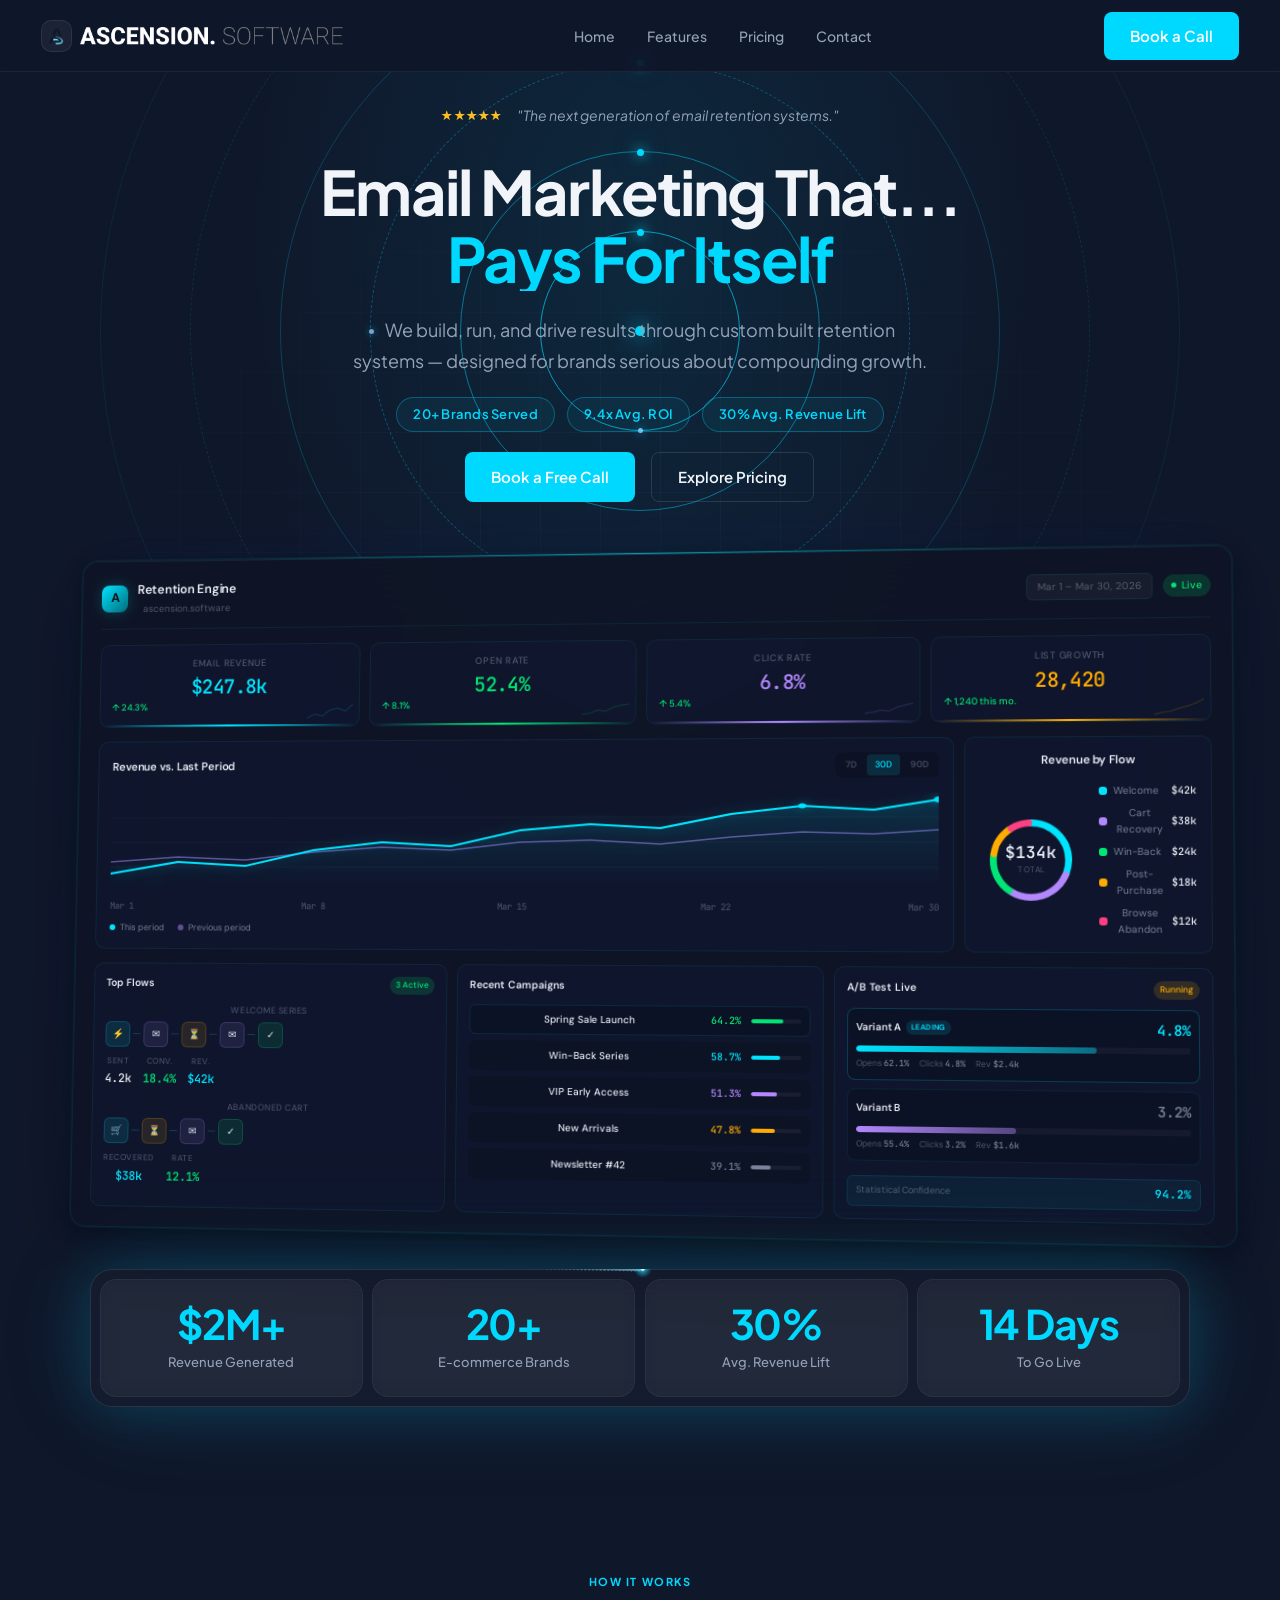
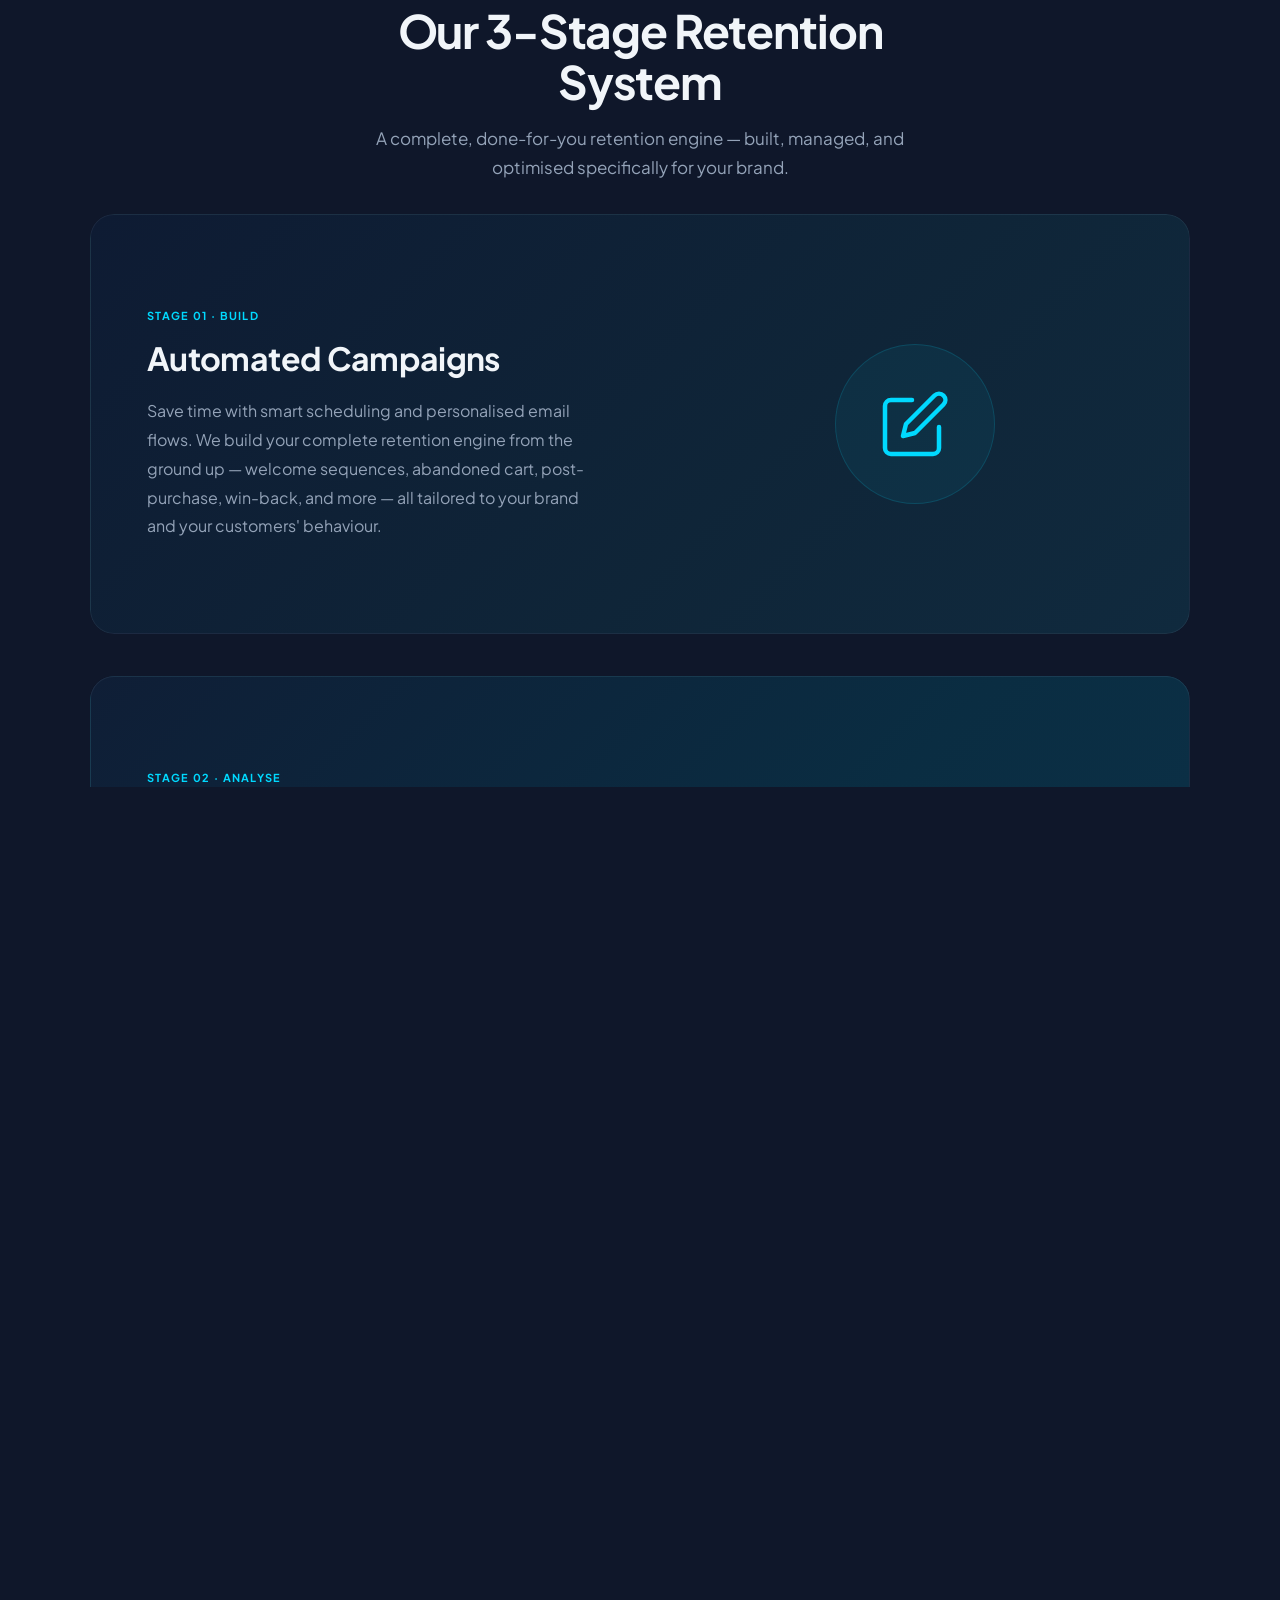
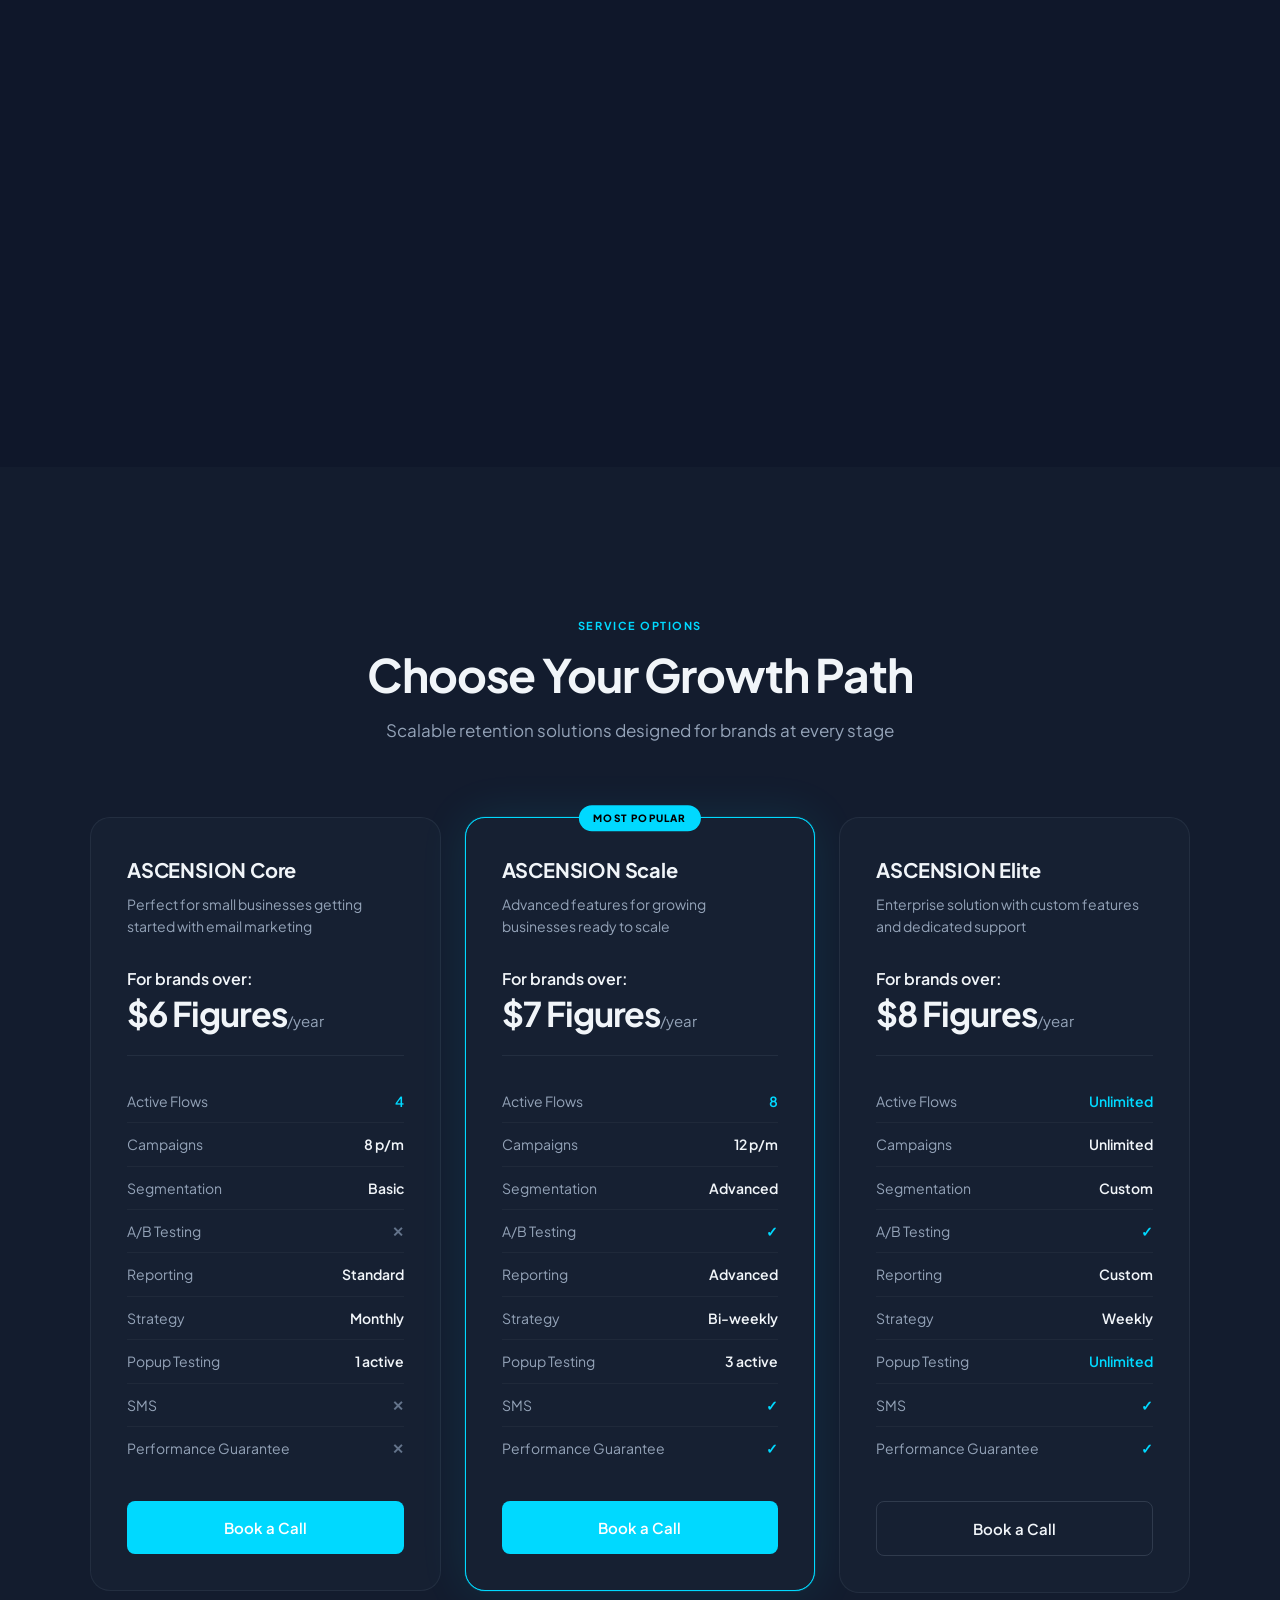
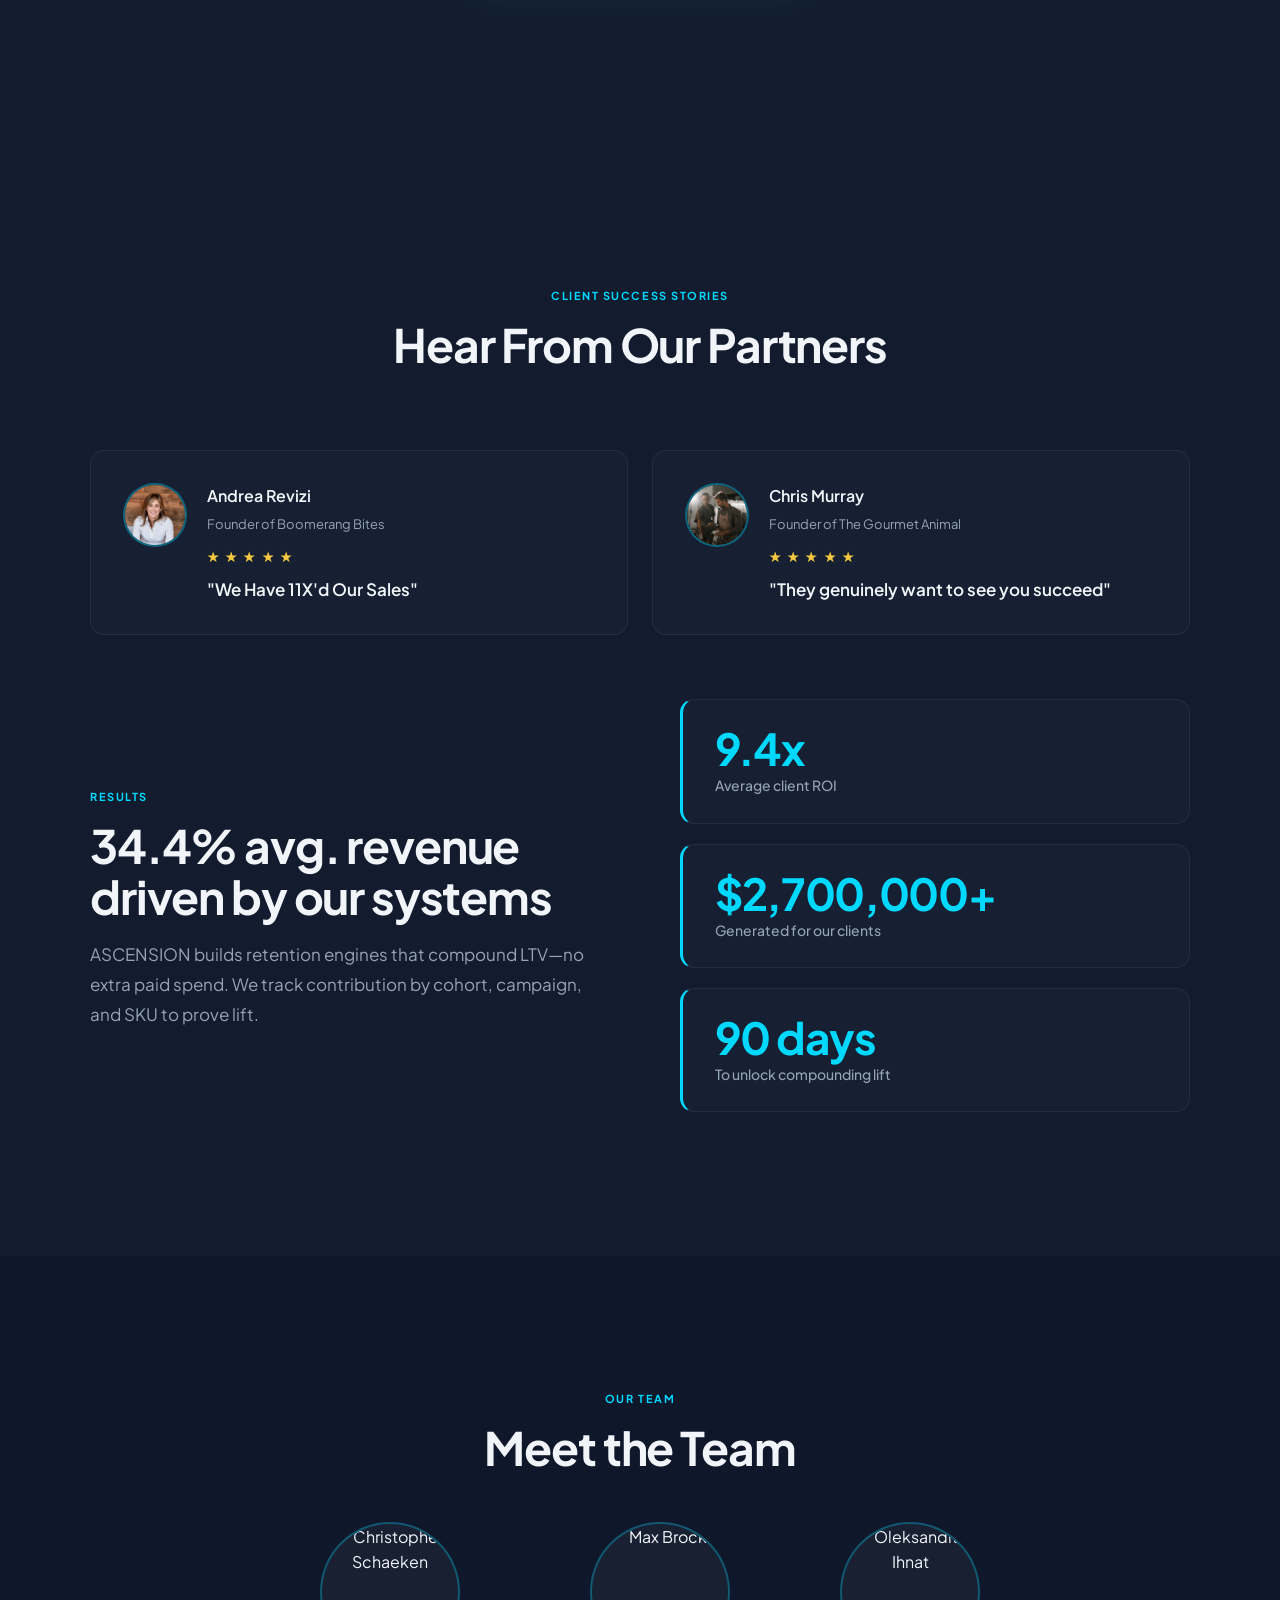
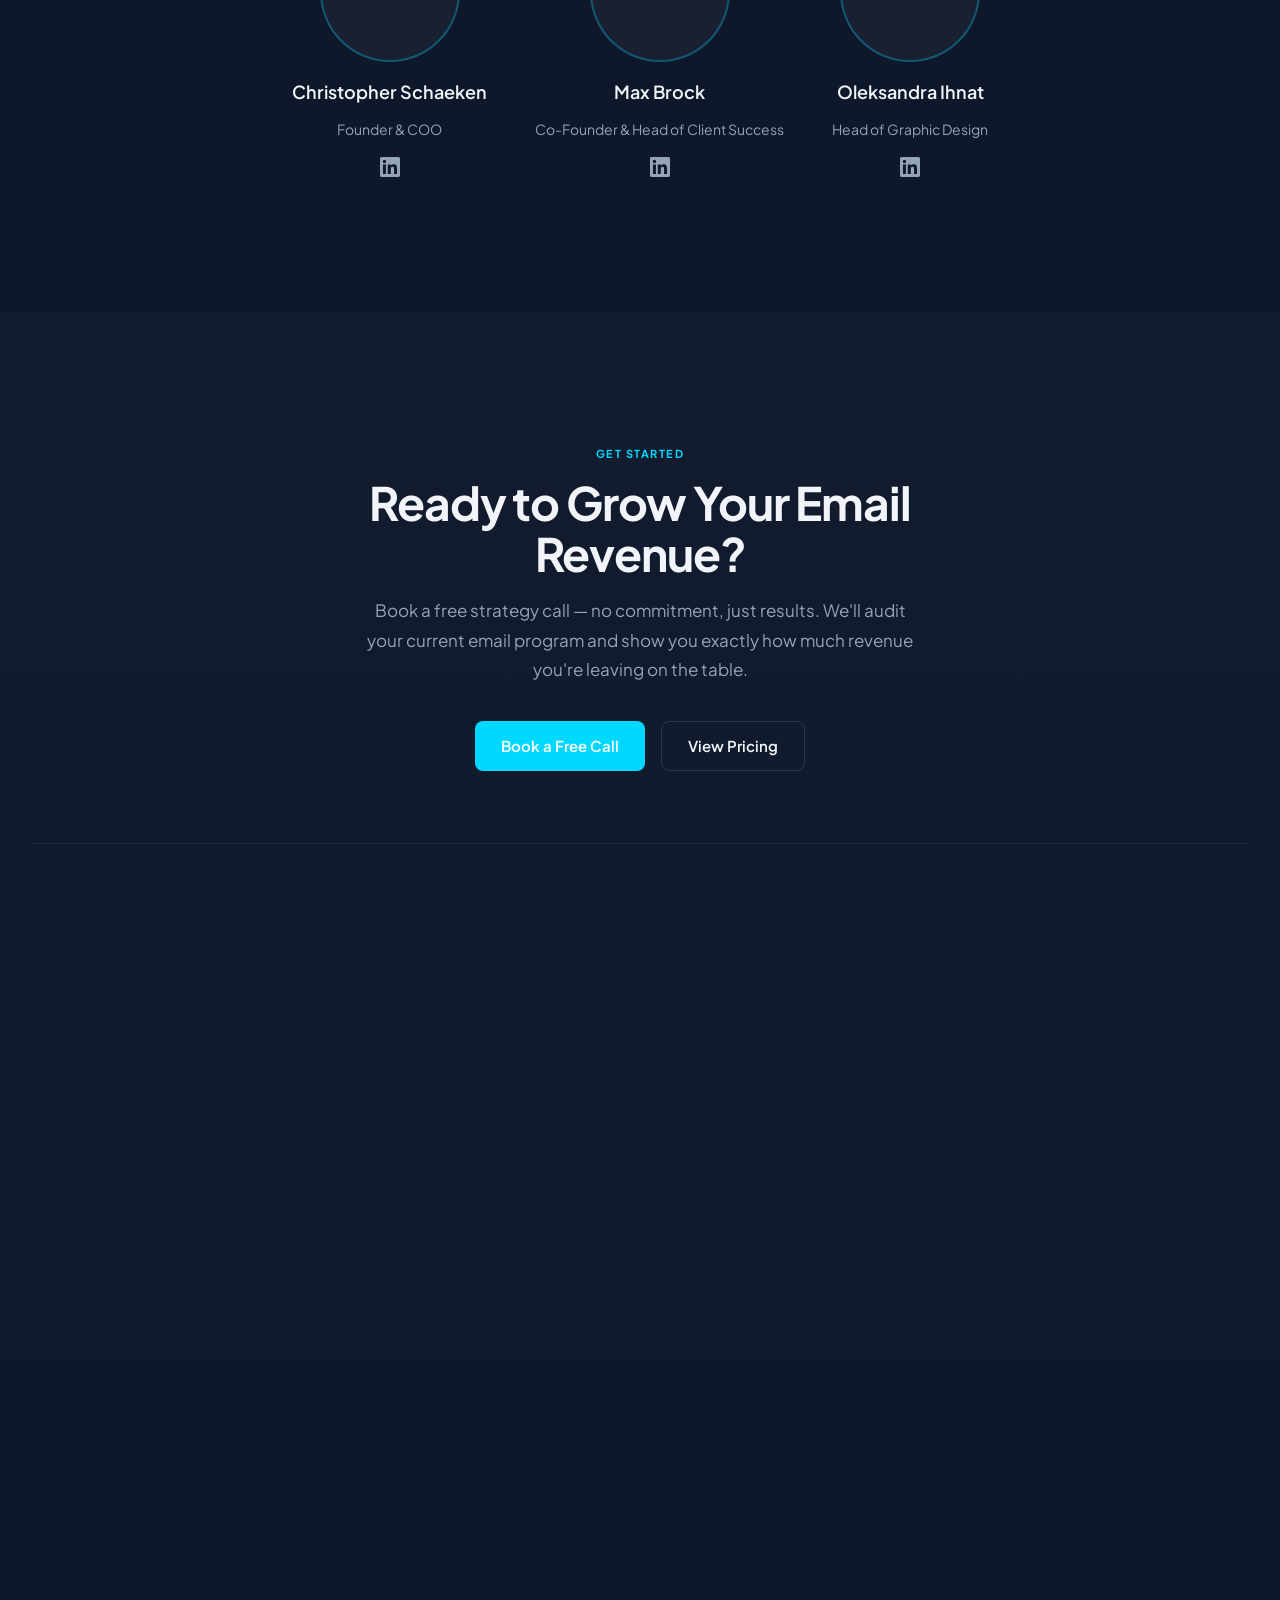
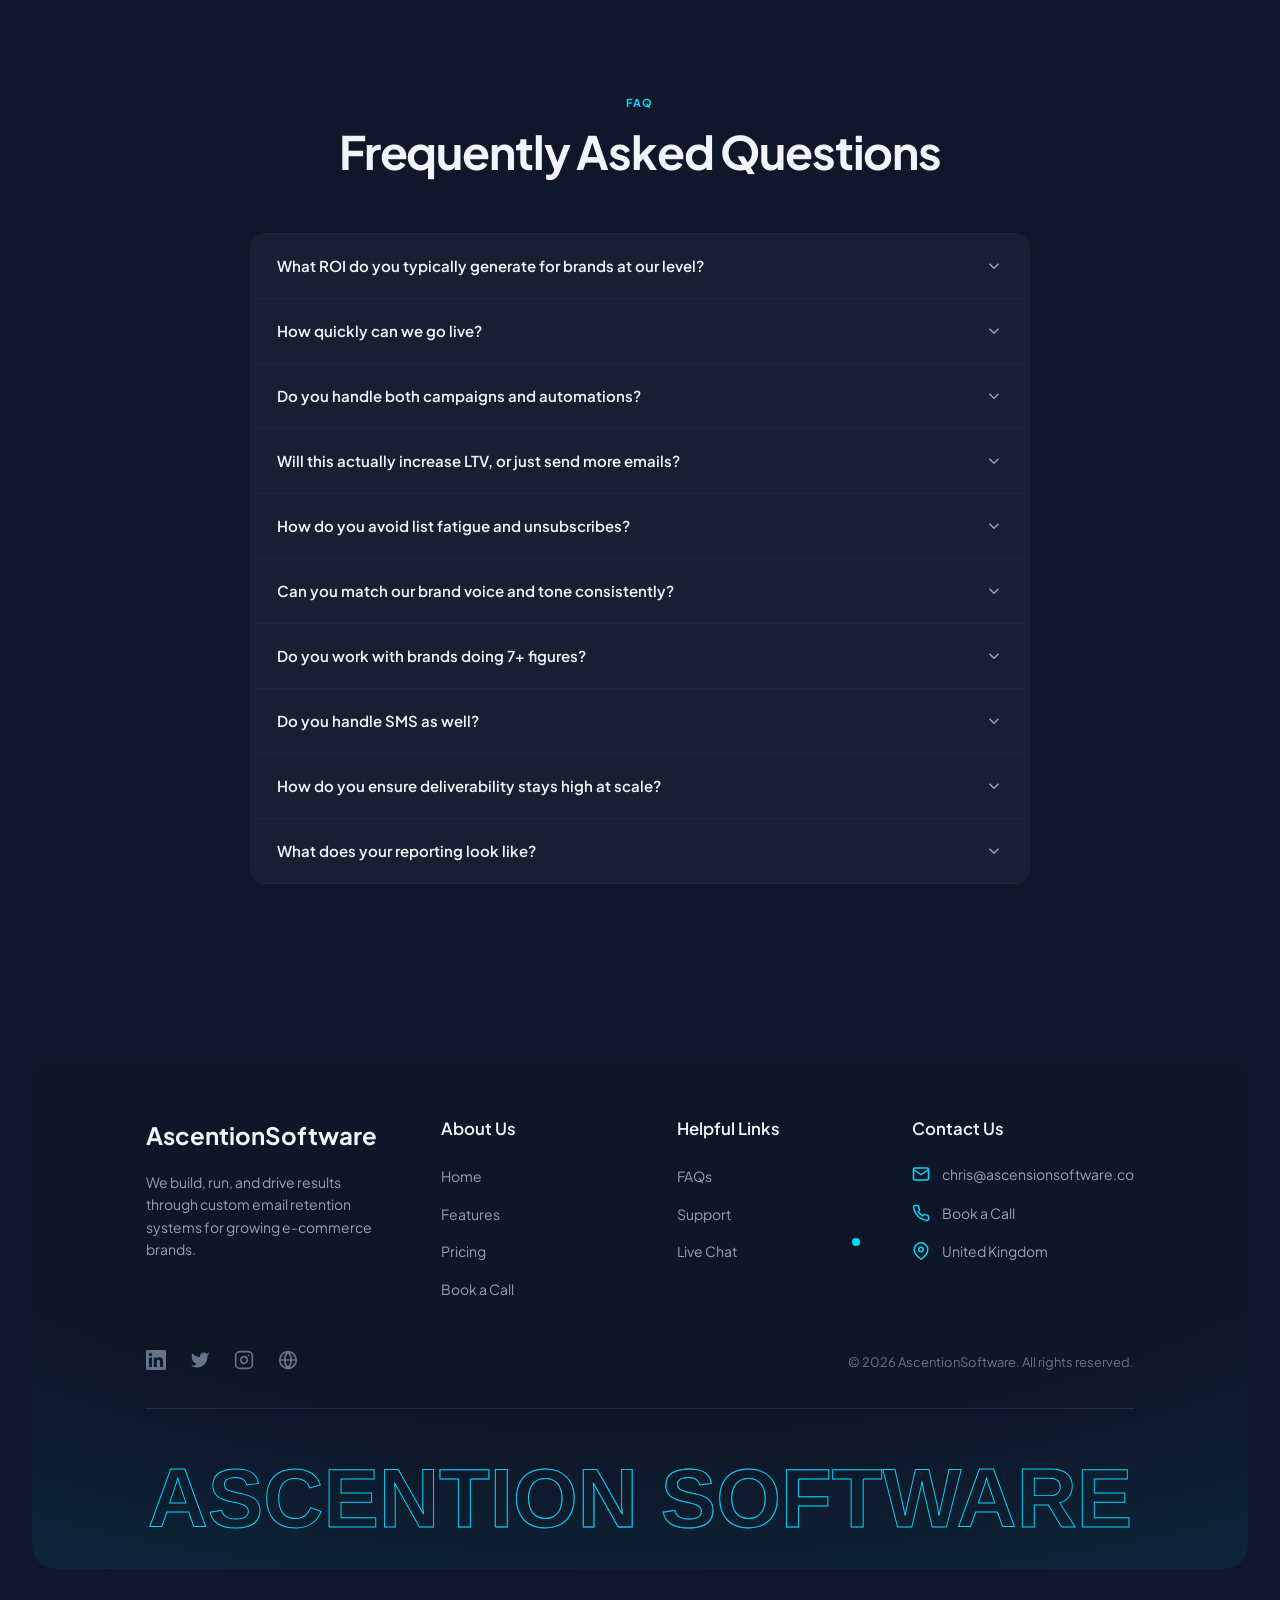
==== commit 31a0d822: "update" ====
--- a/index.html
+++ b/index.html
@@ -9,7 +9,7 @@
   <!-- Fonts -->
   <link rel="preconnect" href="https://fonts.googleapis.com">
   <link rel="preconnect" href="https://fonts.gstatic.com" crossorigin>
-  <link href="https://fonts.googleapis.com/css2?family=Plus+Jakarta+Sans:wght@400;500;600;700&display=swap" rel="stylesheet">
+  <link href="https://fonts.googleapis.com/css2?family=Plus+Jakarta+Sans:wght@400;500;600;700&family=DM+Sans:opsz,wght@9..40,300;9..40,400;9..40,500;9..40,600;9..40,700&family=JetBrains+Mono:wght@400;500&display=swap" rel="stylesheet">
 
   <!-- Calendly widget CSS -->
   <link href="https://assets.calendly.com/assets/external/widget.css" rel="stylesheet">
@@ -248,9 +248,16 @@
 
         <!-- Headline -->
         <h1 class="hero__title">
-          Scale Your Email Marketing
+          Email Marketing That...
           <br>
-          <span class="hero__accent">To New Heights</span>
+          <span class="hero__cycle-wrapper" aria-live="polite">
+            <span class="hero__accent hero__cycle-text is-active">Moves The Needle</span>
+            <span class="hero__accent hero__cycle-text">Pays For Itself</span>
+            <span class="hero__accent hero__cycle-text">Prints Revenue</span>
+            <span class="hero__accent hero__cycle-text">Runs On Autopilot</span>
+            <span class="hero__accent hero__cycle-text">Your Competitors Wish They Had</span>
+            <span class="hero__accent hero__cycle-text">Your List Has Been Waiting For</span>
+          </span>
         </h1>
 
         <!-- Subtext -->
@@ -262,7 +269,7 @@
         <!-- Stat chips -->
         <div class="hero__chips">
           <div class="hero__chip">20+ Brands Served</div>
-          <div class="hero__chip">11.2x Avg. ROI</div>
+          <div class="hero__chip">9.4x Avg. ROI</div>
           <div class="hero__chip">30% Avg. Revenue Lift</div>
         </div>
 
@@ -273,6 +280,245 @@
         </div>
 
       </div>
+
+      <!-- Hero 3D Dashboard -->
+      <div class="hero-dashboard-wrapper" id="hero-dashboard-wrapper">
+        <div class="hero-dashboard-glow" aria-hidden="true"></div>
+        <div class="hero-dashboard-perspective">
+          <div class="hero-dashboard" id="hero-dashboard">
+            <div class="hero-dash-scanline"></div>
+
+            <!-- Header -->
+            <div class="hero-dash-header">
+              <div class="hero-dash-header-left">
+                <div class="hero-dash-logo">A</div>
+                <div>
+                  <div class="hero-dash-title">Retention Engine</div>
+                  <div class="hero-dash-subtitle">ascension.software</div>
+                </div>
+              </div>
+              <div class="hero-dash-header-right">
+                <div class="hero-dash-time-range">Mar 1 – Mar 30, 2026</div>
+                <div class="hero-dash-live-badge">
+                  <div class="hero-dash-live-dot"></div>
+                  Live
+                </div>
+              </div>
+            </div>
+
+            <!-- KPI Cards -->
+            <div class="hero-dash-kpi-row">
+              <div class="hero-dash-kpi-card">
+                <div class="hero-dash-kpi-label">Email Revenue</div>
+                <div class="hero-dash-kpi-value" id="hero-kpi-revenue">$0</div>
+                <div class="hero-dash-kpi-change up">↑ 24.3%</div>
+                <svg class="hero-dash-kpi-spark" width="48" height="20" viewBox="0 0 48 20"><polyline fill="none" stroke="var(--hd-cyan)" stroke-width="1.5" points="0,16 8,12 16,14 24,8 32,6 40,9 48,2" opacity="0.5"/></svg>
+              </div>
+              <div class="hero-dash-kpi-card">
+                <div class="hero-dash-kpi-label">Open Rate</div>
+                <div class="hero-dash-kpi-value" id="hero-kpi-open">0%</div>
+                <div class="hero-dash-kpi-change up">↑ 8.1%</div>
+                <svg class="hero-dash-kpi-spark" width="48" height="20" viewBox="0 0 48 20"><polyline fill="none" stroke="var(--hd-green)" stroke-width="1.5" points="0,14 8,13 16,10 24,11 32,7 40,5 48,4" opacity="0.5"/></svg>
+              </div>
+              <div class="hero-dash-kpi-card">
+                <div class="hero-dash-kpi-label">Click Rate</div>
+                <div class="hero-dash-kpi-value" id="hero-kpi-click">0%</div>
+                <div class="hero-dash-kpi-change up">↑ 5.4%</div>
+                <svg class="hero-dash-kpi-spark" width="48" height="20" viewBox="0 0 48 20"><polyline fill="none" stroke="var(--hd-purple)" stroke-width="1.5" points="0,15 8,14 16,12 24,13 32,9 40,7 48,5" opacity="0.5"/></svg>
+              </div>
+              <div class="hero-dash-kpi-card">
+                <div class="hero-dash-kpi-label">List Growth</div>
+                <div class="hero-dash-kpi-value" id="hero-kpi-subs">0</div>
+                <div class="hero-dash-kpi-change up">↑ 1,240 this mo.</div>
+                <svg class="hero-dash-kpi-spark" width="48" height="20" viewBox="0 0 48 20"><polyline fill="none" stroke="var(--hd-amber)" stroke-width="1.5" points="0,18 8,16 16,15 24,12 32,10 40,7 48,3" opacity="0.5"/></svg>
+              </div>
+            </div>
+
+            <!-- Middle Row: Chart + Donut -->
+            <div class="hero-dash-middle-row">
+              <div class="hero-dash-chart-section">
+                <div class="hero-dash-chart-header">
+                  <div class="hero-dash-chart-title">Revenue vs. Last Period</div>
+                  <div class="hero-dash-chart-tabs">
+                    <div class="hero-dash-chart-tab">7D</div>
+                    <div class="hero-dash-chart-tab active">30D</div>
+                    <div class="hero-dash-chart-tab">90D</div>
+                  </div>
+                </div>
+                <div class="hero-dash-chart-area">
+                  <svg viewBox="0 0 500 100" preserveAspectRatio="none">
+                    <defs>
+                      <linearGradient id="heroChartGradient" x1="0" y1="0" x2="0" y2="1">
+                        <stop offset="0%" stop-color="rgba(0, 229, 255, 0.12)" />
+                        <stop offset="100%" stop-color="rgba(0, 229, 255, 0)" />
+                      </linearGradient>
+                    </defs>
+                    <line x1="0" y1="25" x2="500" y2="25" class="hero-dash-grid-line"/>
+                    <line x1="0" y1="50" x2="500" y2="50" class="hero-dash-grid-line"/>
+                    <line x1="0" y1="75" x2="500" y2="75" class="hero-dash-grid-line"/>
+                    <path class="hero-dash-line-secondary" d="M0,70 L42,65 L84,68 L126,60 L168,55 L210,58 L252,50 L294,48 L336,52 L378,45 L420,40 L462,42 L500,38"/>
+                    <path class="hero-dash-chart-fill" d="M0,82 L42,70 L84,74 L126,58 L168,50 L210,54 L252,38 L294,32 L336,36 L378,22 L420,14 L462,18 L500,8 L500,100 L0,100 Z"/>
+                    <path class="hero-dash-chart-line" d="M0,82 L42,70 L84,74 L126,58 L168,50 L210,54 L252,38 L294,32 L336,36 L378,22 L420,14 L462,18 L500,8"/>
+                    <circle class="hero-dash-chart-dot" cx="420" cy="14" r="2.5" style="animation-delay: 2.2s"/>
+                    <circle class="hero-dash-chart-dot" cx="500" cy="8" r="3" style="animation-delay: 2.5s">
+                      <animate attributeName="r" values="3;4.5;3" dur="2s" repeatCount="indefinite"/>
+                    </circle>
+                  </svg>
+                </div>
+                <div class="hero-dash-chart-labels">
+                  <span class="hero-dash-chart-label">Mar 1</span>
+                  <span class="hero-dash-chart-label">Mar 8</span>
+                  <span class="hero-dash-chart-label">Mar 15</span>
+                  <span class="hero-dash-chart-label">Mar 22</span>
+                  <span class="hero-dash-chart-label">Mar 30</span>
+                </div>
+                <div class="hero-dash-chart-legend">
+                  <div class="hero-dash-legend-item"><div class="hero-dash-legend-dot" style="background:var(--hd-cyan)"></div>This period</div>
+                  <div class="hero-dash-legend-item"><div class="hero-dash-legend-dot" style="background:var(--hd-purple); opacity:0.5"></div>Previous period</div>
+                </div>
+              </div>
+
+              <!-- Donut Chart -->
+              <div class="hero-dash-donut-section">
+                <div class="hero-dash-donut-title">Revenue by Flow</div>
+                <div class="hero-dash-donut-wrapper">
+                  <div class="hero-dash-donut-chart">
+                    <svg viewBox="0 0 120 120" id="hero-donut-svg"></svg>
+                    <div class="hero-dash-donut-center">
+                      <div class="hero-dash-donut-center-value" id="hero-donut-total">$0</div>
+                      <div class="hero-dash-donut-center-label">Total</div>
+                    </div>
+                  </div>
+                  <div class="hero-dash-donut-legend" id="hero-donut-legend"></div>
+                </div>
+              </div>
+            </div>
+
+            <!-- Bottom Row -->
+            <div class="hero-dash-bottom-row">
+              <div class="hero-dash-panel">
+                <div class="hero-dash-panel-header">
+                  <div class="hero-dash-panel-title">Top Flows</div>
+                  <div class="hero-dash-flow-status active">3 Active</div>
+                </div>
+                <div style="margin-bottom: 10px;">
+                  <div style="font-size:9px; color:rgba(200,215,240,0.35); margin-bottom:5px; text-transform:uppercase; letter-spacing:0.06em;">Welcome Series</div>
+                  <div class="hero-dash-flow-nodes">
+                    <div class="hero-dash-flow-node trigger">⚡</div>
+                    <div class="hero-dash-flow-connector"></div>
+                    <div class="hero-dash-flow-node email">✉</div>
+                    <div class="hero-dash-flow-connector"></div>
+                    <div class="hero-dash-flow-node wait">⏳</div>
+                    <div class="hero-dash-flow-connector"></div>
+                    <div class="hero-dash-flow-node email">✉</div>
+                    <div class="hero-dash-flow-connector"></div>
+                    <div class="hero-dash-flow-node check">✓</div>
+                  </div>
+                  <div class="hero-dash-flow-stats">
+                    <div class="hero-dash-flow-stat-item"><div class="hero-dash-flow-stat-label">Sent</div><div class="hero-dash-flow-stat-value">4.2k</div></div>
+                    <div class="hero-dash-flow-stat-item"><div class="hero-dash-flow-stat-label">Conv.</div><div class="hero-dash-flow-stat-value" style="color:var(--hd-green)">18.4%</div></div>
+                    <div class="hero-dash-flow-stat-item"><div class="hero-dash-flow-stat-label">Rev.</div><div class="hero-dash-flow-stat-value" style="color:var(--hd-cyan)">$42k</div></div>
+                  </div>
+                </div>
+                <div>
+                  <div style="font-size:9px; color:rgba(200,215,240,0.35); margin-bottom:5px; text-transform:uppercase; letter-spacing:0.06em;">Abandoned Cart</div>
+                  <div class="hero-dash-flow-nodes">
+                    <div class="hero-dash-flow-node trigger">🛒</div>
+                    <div class="hero-dash-flow-connector"></div>
+                    <div class="hero-dash-flow-node wait">⏳</div>
+                    <div class="hero-dash-flow-connector"></div>
+                    <div class="hero-dash-flow-node email">✉</div>
+                    <div class="hero-dash-flow-connector"></div>
+                    <div class="hero-dash-flow-node check">✓</div>
+                  </div>
+                  <div class="hero-dash-flow-stats">
+                    <div class="hero-dash-flow-stat-item"><div class="hero-dash-flow-stat-label">Recovered</div><div class="hero-dash-flow-stat-value" style="color:var(--hd-cyan)">$38k</div></div>
+                    <div class="hero-dash-flow-stat-item"><div class="hero-dash-flow-stat-label">Rate</div><div class="hero-dash-flow-stat-value" style="color:var(--hd-green)">12.1%</div></div>
+                  </div>
+                </div>
+              </div>
+
+              <!-- Recent Campaigns -->
+              <div class="hero-dash-panel">
+                <div class="hero-dash-panel-header">
+                  <div class="hero-dash-panel-title">Recent Campaigns</div>
+                </div>
+                <div class="hero-dash-campaigns-list">
+                  <div class="hero-dash-campaign-row">
+                    <div class="hero-dash-campaign-name">Spring Sale Launch</div>
+                    <div class="hero-dash-campaign-metric" style="color:var(--hd-green)">64.2%</div>
+                    <div class="hero-dash-campaign-bar-wrapper"><div class="hero-dash-campaign-bar" style="width:64%; background:var(--hd-green); animation-delay:0.6s"></div></div>
+                  </div>
+                  <div class="hero-dash-campaign-row">
+                    <div class="hero-dash-campaign-name">Win-Back Series</div>
+                    <div class="hero-dash-campaign-metric" style="color:var(--hd-cyan)">58.7%</div>
+                    <div class="hero-dash-campaign-bar-wrapper"><div class="hero-dash-campaign-bar" style="width:58%; background:var(--hd-cyan); animation-delay:0.75s"></div></div>
+                  </div>
+                  <div class="hero-dash-campaign-row">
+                    <div class="hero-dash-campaign-name">VIP Early Access</div>
+                    <div class="hero-dash-campaign-metric" style="color:var(--hd-purple)">51.3%</div>
+                    <div class="hero-dash-campaign-bar-wrapper"><div class="hero-dash-campaign-bar" style="width:51%; background:var(--hd-purple); animation-delay:0.9s"></div></div>
+                  </div>
+                  <div class="hero-dash-campaign-row">
+                    <div class="hero-dash-campaign-name">New Arrivals</div>
+                    <div class="hero-dash-campaign-metric" style="color:var(--hd-amber)">47.8%</div>
+                    <div class="hero-dash-campaign-bar-wrapper"><div class="hero-dash-campaign-bar" style="width:48%; background:var(--hd-amber); animation-delay:1.05s"></div></div>
+                  </div>
+                  <div class="hero-dash-campaign-row">
+                    <div class="hero-dash-campaign-name">Newsletter #42</div>
+                    <div class="hero-dash-campaign-metric" style="color:rgba(200,215,240,0.55)">39.1%</div>
+                    <div class="hero-dash-campaign-bar-wrapper"><div class="hero-dash-campaign-bar" style="width:39%; background:rgba(200,215,240,0.55); animation-delay:1.2s"></div></div>
+                  </div>
+                </div>
+              </div>
+
+              <!-- A/B Test -->
+              <div class="hero-dash-panel">
+                <div class="hero-dash-panel-header">
+                  <div class="hero-dash-panel-title">A/B Test Live</div>
+                  <div class="hero-dash-flow-status optimizing">Running</div>
+                </div>
+                <div class="hero-dash-ab-test">
+                  <div class="hero-dash-ab-variant winner">
+                    <div class="hero-dash-ab-variant-header">
+                      <div class="hero-dash-ab-variant-label">Variant A <span class="hero-dash-ab-badge">Leading</span></div>
+                      <div class="hero-dash-ab-rate" style="color:var(--hd-cyan)">4.8%</div>
+                    </div>
+                    <div class="hero-dash-ab-bar-track">
+                      <div class="hero-dash-ab-bar-fill" style="width:72%; background: linear-gradient(90deg, var(--hd-cyan), rgba(0,229,255,0.4));"></div>
+                    </div>
+                    <div class="hero-dash-ab-meta">
+                      <div class="hero-dash-ab-meta-item">Opens <span>62.1%</span></div>
+                      <div class="hero-dash-ab-meta-item">Clicks <span>4.8%</span></div>
+                      <div class="hero-dash-ab-meta-item">Rev <span>$2.4k</span></div>
+                    </div>
+                  </div>
+                  <div class="hero-dash-ab-variant">
+                    <div class="hero-dash-ab-variant-header">
+                      <div class="hero-dash-ab-variant-label">Variant B</div>
+                      <div class="hero-dash-ab-rate" style="color:rgba(200,215,240,0.55)">3.2%</div>
+                    </div>
+                    <div class="hero-dash-ab-bar-track">
+                      <div class="hero-dash-ab-bar-fill" style="width:48%; background: linear-gradient(90deg, var(--hd-purple), rgba(179,136,255,0.4));"></div>
+                    </div>
+                    <div class="hero-dash-ab-meta">
+                      <div class="hero-dash-ab-meta-item">Opens <span>55.4%</span></div>
+                      <div class="hero-dash-ab-meta-item">Clicks <span>3.2%</span></div>
+                      <div class="hero-dash-ab-meta-item">Rev <span>$1.6k</span></div>
+                    </div>
+                  </div>
+                  <div class="hero-dash-ab-confidence">
+                    <div class="hero-dash-ab-confidence-label">Statistical Confidence</div>
+                    <div class="hero-dash-ab-confidence-value">94.2%</div>
+                  </div>
+                </div>
+              </div>
+            </div>
+
+          </div>
+        </div>
+      </div>
+
     </section>
 
     <!-- ============================================================
@@ -307,142 +553,98 @@
     <!-- ============================================================
          3-STAGE SYSTEM (scroll-lock wrapper)
          ============================================================ -->
-    <div class="flow-scroll-wrapper" id="flow-scroll-wrapper">
-    <section class="flow-visual" id="features">
-      <!-- Subtle bg grid -->
-      <div class="flow-visual__bg-grid" aria-hidden="true"></div>
-
-      <!-- Section header -->
-      <div class="flow-visual__header reveal">
-        <p class="eyebrow">How It Works</p>
-        <h2 class="section-title">Our 3-Stage Retention System</h2>
-        <p class="section-sub">
-          A complete, done-for-you retention engine — built, managed, and optimised
-          specifically for your brand.
-        </p>
-      </div>
-
-      <!-- Main layout: animation column + detail cards -->
-      <div class="flow-visual__layout">
-
-        <!-- Left: boxes connected by canvas line -->
-        <div class="flow-visual__animation" id="flow-animation">
-          <canvas id="flow-canvas" aria-hidden="true"></canvas>
-
-          <div class="flow-visual__boxes">
-
-            <div class="component-box is-active" id="flow-box-0" data-stage="0" role="button" tabindex="0" aria-label="Stage 1: Build">
-              <div class="component-box__icon">
-                <!-- Automated / pencil icon -->
-                <svg viewBox="0 0 24 24" fill="none" stroke="currentColor" stroke-linecap="round" stroke-linejoin="round" aria-hidden="true">
-                  <path d="M11 4H4a2 2 0 0 0-2 2v14a2 2 0 0 0 2 2h14a2 2 0 0 0 2-2v-7"/>
-                  <path d="M18.5 2.5a2.121 2.121 0 0 1 3 3L12 15l-4 1 1-4 9.5-9.5z"/>
-                </svg>
-              </div>
-              <div class="component-box__label">Build</div>
-            </div>
-
-            <div class="component-box" id="flow-box-1" data-stage="1" role="button" tabindex="0" aria-label="Stage 2: Analyse">
-              <div class="component-box__icon">
-                <!-- Analytics / bar chart icon -->
-                <svg viewBox="0 0 24 24" fill="none" stroke="currentColor" stroke-linecap="round" stroke-linejoin="round" aria-hidden="true">
-                  <line x1="18" y1="20" x2="18" y2="10"/>
-                  <line x1="12" y1="20" x2="12" y2="4"/>
-                  <line x1="6"  y1="20" x2="6"  y2="14"/>
-                  <rect x="4" y="2" width="16" height="20" rx="0" opacity="0"/>
-                </svg>
-              </div>
-              <div class="component-box__label">Analyse</div>
-            </div>
-
-            <div class="component-box" id="flow-box-2" data-stage="2" role="button" tabindex="0" aria-label="Stage 3: Grow">
-              <div class="component-box__icon">
-                <!-- Growth / trending up icon -->
-                <svg viewBox="0 0 24 24" fill="none" stroke="currentColor" stroke-linecap="round" stroke-linejoin="round" aria-hidden="true">
-                  <polyline points="22 7 13.5 15.5 8.5 10.5 2 17"/>
-                  <polyline points="16 7 22 7 22 13"/>
-                </svg>
-              </div>
-              <div class="component-box__label">Grow</div>
-            </div>
-
-          </div>
-        </div>
-
-        <!-- Right: detail cards -->
-        <div class="flow-detail-list" id="flow-detail-list">
-          <div class="flow-cards-carousel" id="flow-carousel">
-
-          <!-- Stage 01 — Automated Campaigns -->
-          <article
-            class="flow-detail-card flow-detail-card--0"
-            data-stage="0"
-            aria-label="Stage 01: Build — Automated Campaigns"
-          >
-            <div class="flow-detail-card__cover" style="background: linear-gradient(135deg, #0F172A 0%, #0A3D4F 50%, #00D9FF 100%);">
-              <div class="flow-detail-card__icon-large" aria-hidden="true">⏰</div>
-            </div>
-            <div class="flow-detail-card__meta">
-              <p class="flow-detail-card__subtitle">Stage 01 · Build</p>
-              <h3 class="flow-detail-card__title">Automated Campaigns</h3>
-              <p class="flow-detail-card__body">
+    <section class="stacking-cards" id="features">
+      <!-- Sticky wrapper — keeps header + cards locked together -->
+      <div class="stacking-cards__sticky">
+        <!-- Section header -->
+        <div class="stacking-cards__header reveal">
+          <p class="eyebrow">How It Works</p>
+          <h2 class="section-title">Our 3-Stage Retention System</h2>
+          <p class="section-sub">
+            A complete, done-for-you retention engine — built, managed, and optimised
+            specifically for your brand.
+          </p>
+        </div>
+
+        <!-- Stacking cards container -->
+        <div class="stacking-cards__container" id="stacking-cards-container">
+
+        <!-- Card 1 — Build -->
+        <div class="stacking-card stacking-card--1" data-index="0">
+          <div class="stacking-card__inner">
+            <div class="stacking-card__text">
+              <p class="stacking-card__subtitle">Stage 01 · Build</p>
+              <h3 class="stacking-card__title">Automated Campaigns</h3>
+              <p class="stacking-card__body">
                 Save time with smart scheduling and personalised email flows. We build your
                 complete retention engine from the ground up — welcome sequences, abandoned
                 cart, post-purchase, win-back, and more — all tailored to your brand and
                 your customers' behaviour.
               </p>
             </div>
-          </article>
-
-          <!-- Stage 02 — Real-Time Analytics -->
-          <article
-            class="flow-detail-card flow-detail-card--1"
-            data-stage="1"
-            aria-label="Stage 02: Analyse — Real-Time Analytics"
-          >
-            <div class="flow-detail-card__cover" style="background: linear-gradient(135deg, #0F172A 0%, #00D9FF 100%);">
-              <div class="flow-detail-card__icon-large" aria-hidden="true">📊</div>
-            </div>
-            <div class="flow-detail-card__meta">
-              <p class="flow-detail-card__subtitle">Stage 02 · Analyse</p>
-              <h3 class="flow-detail-card__title">Real-Time Analytics</h3>
-              <p class="flow-detail-card__body">
+            <div class="stacking-card__image">
+              <div class="stacking-card__icon" aria-hidden="true">
+                <svg viewBox="0 0 24 24" fill="none" stroke="currentColor" stroke-linecap="round" stroke-linejoin="round" stroke-width="1.5">
+                  <path d="M11 4H4a2 2 0 0 0-2 2v14a2 2 0 0 0 2 2h14a2 2 0 0 0 2-2v-7"/>
+                  <path d="M18.5 2.5a2.121 2.121 0 0 1 3 3L12 15l-4 1 1-4 9.5-9.5z"/>
+                </svg>
+              </div>
+            </div>
+          </div>
+        </div>
+
+        <!-- Card 2 — Analyse -->
+        <div class="stacking-card stacking-card--2" data-index="1">
+          <div class="stacking-card__inner">
+            <div class="stacking-card__text">
+              <p class="stacking-card__subtitle">Stage 02 · Analyse</p>
+              <h3 class="stacking-card__title">Real-Time Analytics</h3>
+              <p class="stacking-card__body">
                 Track performance instantly and make data-driven decisions. Our advanced
                 reporting surfaces cohort lift, campaign vs. flow revenue split, revenue
                 per recipient, and deliverability health — so you always know exactly
                 what's working and why.
               </p>
             </div>
-          </article>
-
-          <!-- Stage 03 — Seamless Integrations -->
-          <article
-            class="flow-detail-card flow-detail-card--2"
-            data-stage="2"
-            aria-label="Stage 03: Grow — Seamless Integrations"
-          >
-            <div class="flow-detail-card__cover" style="background: linear-gradient(135deg, #0F172A 0%, #0A3D4F 50%, #33E1FF 100%);">
-              <div class="flow-detail-card__icon-large" aria-hidden="true">🚀</div>
-            </div>
-            <div class="flow-detail-card__meta">
-              <p class="flow-detail-card__subtitle">Stage 03 · Grow</p>
-              <h3 class="flow-detail-card__title">Seamless Integrations</h3>
-              <p class="flow-detail-card__body">
+            <div class="stacking-card__image">
+              <div class="stacking-card__icon" aria-hidden="true">
+                <svg viewBox="0 0 24 24" fill="none" stroke="currentColor" stroke-linecap="round" stroke-linejoin="round" stroke-width="1.5">
+                  <line x1="18" y1="20" x2="18" y2="10"/>
+                  <line x1="12" y1="20" x2="12" y2="4"/>
+                  <line x1="6"  y1="20" x2="6"  y2="14"/>
+                </svg>
+              </div>
+            </div>
+          </div>
+        </div>
+
+        <!-- Card 3 — Grow -->
+        <div class="stacking-card stacking-card--3" data-index="2">
+          <div class="stacking-card__inner">
+            <div class="stacking-card__text">
+              <p class="stacking-card__subtitle">Stage 03 · Grow</p>
+              <h3 class="stacking-card__title">Seamless Integrations</h3>
+              <p class="stacking-card__body">
                 Connect with Klaviyo, Shopify, and your favourite tools in minutes. We
                 coordinate email, SMS, and popup channels into one unified retention system
                 that compounds customer LTV over time — driving predictable, recurring
                 revenue without additional ad spend.
               </p>
             </div>
-          </article>
-
-          </div><!-- /.flow-cards-carousel -->
-
-
-        </div>
-      </div>
+            <div class="stacking-card__image">
+              <div class="stacking-card__icon" aria-hidden="true">
+                <svg viewBox="0 0 24 24" fill="none" stroke="currentColor" stroke-linecap="round" stroke-linejoin="round" stroke-width="1.5">
+                  <polyline points="22 7 13.5 15.5 8.5 10.5 2 17"/>
+                  <polyline points="16 7 22 7 22 13"/>
+                </svg>
+              </div>
+            </div>
+          </div>
+        </div>
+
+        </div>
+      </div><!-- /.stacking-cards__sticky -->
     </section>
-    </div><!-- /.flow-scroll-wrapper -->
 
     <!-- ============================================================
          PRICING
@@ -542,28 +744,58 @@
     <section class="results" id="results">
       <div class="results__inner">
 
-        <div class="results__copy reveal">
-          <p class="eyebrow">Results</p>
-          <h2 class="section-title">30%+ avg. revenue driven by our systems</h2>
-          <p class="results__body">
-            Ascension builds retention engines that compound LTV — no extra paid spend
-            required. We track contribution by cohort, campaign, and channel to prove lift
-            and keep your monthly revenue predictable and growing.
-          </p>
-        </div>
-
-        <div class="results__stats">
-          <div class="results__stat reveal" data-delay="1">
-            <div class="results__stat-value">11.2x</div>
-            <div class="results__stat-label">Average client ROI</div>
-          </div>
-          <div class="results__stat reveal" data-delay="2">
-            <div class="results__stat-value">30%+</div>
-            <div class="results__stat-label">Avg. retention revenue contribution</div>
-          </div>
-          <div class="results__stat reveal" data-delay="3">
-            <div class="results__stat-value">90 days</div>
-            <div class="results__stat-label">To unlock compounding lift</div>
+        <!-- Testimonials header -->
+        <div class="results__testimonials-header reveal">
+          <p class="eyebrow">Client Success Stories</p>
+          <h2 class="section-title">Hear From Our Partners</h2>
+        </div>
+
+        <!-- Testimonial cards -->
+        <div class="results__testimonials">
+          <div class="testimonial-card reveal" data-delay="1">
+            <div class="testimonial-card__pfp"><img src="andre.jpg" alt="Andrea Revizi"></div>
+            <div class="testimonial-card__body">
+              <div class="testimonial-card__name">Andrea Revizi</div>
+              <div class="testimonial-card__role">Founder of Boomerang Bites</div>
+              <div class="testimonial-card__stars">★ ★ ★ ★ ★</div>
+              <blockquote class="testimonial-card__quote">"We Have 11X'd Our Sales"</blockquote>
+            </div>
+          </div>
+          <div class="testimonial-card reveal" data-delay="2">
+            <div class="testimonial-card__pfp"><img src="chris.webp" alt="Chris Murray"></div>
+            <div class="testimonial-card__body">
+              <div class="testimonial-card__name">Chris Murray</div>
+              <div class="testimonial-card__role">Founder of The Gourmet Animal</div>
+              <div class="testimonial-card__stars">★ ★ ★ ★ ★</div>
+              <blockquote class="testimonial-card__quote">"They genuinely want to see you succeed"</blockquote>
+            </div>
+          </div>
+        </div>
+
+        <!-- Results copy + stat cards -->
+        <div class="results__bottom">
+          <div class="results__copy reveal">
+            <p class="eyebrow">Results</p>
+            <h2 class="section-title">34.4% avg. revenue driven by our systems</h2>
+            <p class="results__body">
+              ASCENSION builds retention engines that compound LTV—no extra paid spend.
+              We track contribution by cohort, campaign, and SKU to prove lift.
+            </p>
+          </div>
+
+          <div class="results__stats">
+            <div class="results__stat reveal" data-delay="1">
+              <div class="results__stat-value">9.4x</div>
+              <div class="results__stat-label">Average client ROI</div>
+            </div>
+            <div class="results__stat reveal" data-delay="2">
+              <div class="results__stat-value">$2,700,000+</div>
+              <div class="results__stat-label">Generated for our clients</div>
+            </div>
+            <div class="results__stat reveal" data-delay="3">
+              <div class="results__stat-value">90 days</div>
+              <div class="results__stat-label">To unlock compounding lift</div>
+            </div>
           </div>
         </div>
 
@@ -675,7 +907,6 @@
         <!-- Brand -->
         <div class="hover-footer__brand">
           <div class="hover-footer__brand-row">
-            <span class="hover-footer__heart">&hearts;</span>
             <span class="hover-footer__brand-name">AscentionSoftware</span>
           </div>
           <p class="hover-footer__brand-desc">
--- a/styles.css
+++ b/styles.css
@@ -303,13 +303,14 @@
    ===================================================== */
 .hero {
   position: relative;
-  min-height: calc(100svh - var(--header-h));
-  display: flex;
+  min-height: auto;
+  display: flex;
+  flex-direction: column;
   align-items: center;
   justify-content: center;
-  padding: 6rem 2rem;
+  padding: 2rem 2rem 1rem;
   text-align: center;
-  overflow: hidden;
+  overflow: visible;
 }
 
 /* Radial glow background */
@@ -364,14 +365,58 @@
 }
 .hero__accent {
   color: var(--green);
-  text-shadow: 0 0 60px rgba(0,217,255,0.45), 0 0 120px rgba(0,217,255,0.2);
+}
+
+/* --- Hero text cycling animation --- */
+.hero__cycle-wrapper {
+  display: block;
+  position: relative;
+  overflow: hidden;
+  /* Match the heading line-height so height equals one line */
+  height: 1.08em;
+  line-height: 1.08;
+}
+
+.hero__cycle-text {
+  display: block;
+  position: absolute;
+  top: 0;
+  left: 0;
+  width: 100%;
+  text-align: center;
+  /* Start below (off-screen) */
+  transform: translateY(110%);
+  opacity: 0;
+  transition: none;
+}
+
+.hero__cycle-text.is-active {
+  animation: cycleIn 0.6s cubic-bezier(0.22, 1.2, 0.36, 1) forwards;
+}
+
+.hero__cycle-text.is-exiting {
+  animation: cycleOut 0.5s cubic-bezier(0.55, 0, 1, 0.45) forwards;
+}
+
+@keyframes cycleIn {
+  0%   { transform: translateY(110%); opacity: 0; }
+  40%  { opacity: 1; }
+  70%  { transform: translateY(-4%); }
+  85%  { transform: translateY(1%); }
+  100% { transform: translateY(0);   opacity: 1; }
+}
+
+@keyframes cycleOut {
+  0%   { transform: translateY(0);    opacity: 1; }
+  100% { transform: translateY(-110%); opacity: 0; }
 }
 
 .hero__body {
   font-size: 1.125rem;
   color: var(--text-muted);
   max-width: 580px;
-  margin: 0 auto 2.25rem;
+  /* reduce bottom margin so CTAs and the next section are visually tighter */
+  margin: 0 auto 1.25rem;
   line-height: 1.72;
 }
 
@@ -380,7 +425,8 @@
   gap: 0.75rem;
   justify-content: center;
   flex-wrap: wrap;
-  margin-bottom: 2.75rem;
+  /* tighten spacing below the chips */
+  margin-bottom: 1.25rem;
 }
 .hero__chip {
   display: inline-flex;
@@ -403,11 +449,370 @@
 }
 
 /* =====================================================
+   HERO 3D DASHBOARD
+   ===================================================== */
+
+/* -- Dashboard design tokens (scoped) -- */
+.hero-dashboard-wrapper {
+  --hd-bg-card: rgba(13, 19, 36, 0.85);
+  --hd-bg-inner: rgba(16, 24, 48, 0.7);
+  --hd-border: rgba(0, 229, 255, 0.08);
+  --hd-border-glow: rgba(0, 229, 255, 0.2);
+  --hd-cyan: #00e5ff;
+  --hd-cyan-dim: rgba(0, 229, 255, 0.6);
+  --hd-green: #00e676;
+  --hd-green-dim: rgba(0, 230, 118, 0.15);
+  --hd-amber: #ffab00;
+  --hd-amber-dim: rgba(255, 171, 0, 0.15);
+  --hd-purple: #b388ff;
+  --hd-purple-dim: rgba(179, 136, 255, 0.15);
+  --hd-pink: #ff4081;
+  --hd-text: #e8edf5;
+  --hd-text-sec: rgba(200, 215, 240, 0.55);
+  --hd-text-ter: rgba(200, 215, 240, 0.35);
+  --hd-font: 'DM Sans', -apple-system, sans-serif;
+  --hd-mono: 'JetBrains Mono', monospace;
+}
+
+.hero-dashboard-wrapper {
+  position: relative;
+  z-index: 2;
+  width: 96%;
+  max-width: 1200px;
+  margin: 3rem auto 0;
+}
+
+/* Glow removed — flat element caused edge artifacts with 3D-rotated dashboard */
+.hero-dashboard-glow {
+  display: none;
+}
+
+.hero-dashboard-perspective {
+  perspective: 2200px;
+  perspective-origin: 55% 45%;
+}
+
+.hero-dashboard {
+  font-family: var(--hd-font);
+  color: var(--hd-text);
+  width: 100%;
+  background: var(--hd-bg-card);
+  border: 1px solid var(--hd-border);
+  border-radius: 16px;
+  padding: 20px;
+  backdrop-filter: blur(40px);
+  box-shadow:
+    0 0 0 1px rgba(0, 229, 255, 0.05),
+    0 4px 24px rgba(0, 0, 0, 0.4),
+    0 24px 80px rgba(0, 0, 0, 0.3),
+    0 0 60px rgba(0, 140, 255, 0.08),
+    0 0 120px rgba(0, 140, 255, 0.04),
+    inset 0 1px 0 rgba(255, 255, 255, 0.03);
+  transform: rotateY(-6deg) rotateX(3deg);
+  transform-style: preserve-3d;
+  transition: transform 0.15s ease-out;
+  position: relative;
+  animation: hero-dash-float 6s ease-in-out infinite;
+}
+
+.hero-dashboard::before {
+  content: '';
+  position: absolute;
+  top: -1px;
+  left: 15%;
+  right: 15%;
+  height: 1px;
+  background: linear-gradient(90deg, transparent, var(--hd-cyan-dim), transparent);
+}
+
+.hero-dashboard::after {
+  display: none;
+}
+
+@keyframes hero-dash-float {
+  0%, 100% { transform: rotateY(-6deg) rotateX(3deg) translateY(0); }
+  50% { transform: rotateY(-6deg) rotateX(3deg) translateY(-8px); }
+}
+
+/* When mouse is over, pause float and use JS transform */
+.hero-dashboard.is-hovering {
+  animation: none;
+}
+
+/* -- Scanline -- */
+.hero-dash-scanline {
+  position: absolute;
+  top: 0; left: 0; right: 0;
+  height: 1px;
+  background: linear-gradient(90deg, transparent, var(--hd-cyan-dim), transparent);
+  opacity: 0.3;
+  animation: hero-dash-scan 5s linear infinite;
+  pointer-events: none;
+  z-index: 10;
+}
+@keyframes hero-dash-scan {
+  0%   { top: 0; opacity: 0; }
+  10%  { opacity: 0.3; }
+  90%  { opacity: 0.3; }
+  100% { top: 100%; opacity: 0; }
+}
+
+/* -- Header -- */
+.hero-dash-header {
+  display: flex;
+  align-items: center;
+  justify-content: space-between;
+  margin-bottom: 16px;
+  padding-bottom: 12px;
+  border-bottom: 1px solid var(--hd-border);
+}
+.hero-dash-header-left { display: flex; align-items: center; gap: 10px; }
+.hero-dash-logo {
+  width: 28px; height: 28px; border-radius: 8px;
+  background: linear-gradient(135deg, var(--hd-cyan), #006b7a);
+  display: flex; align-items: center; justify-content: center;
+  font-size: 13px; font-weight: 700; color: #0a0e1a;
+  box-shadow: 0 0 16px rgba(0, 229, 255, 0.2);
+}
+.hero-dash-title { font-size: 13px; font-weight: 600; letter-spacing: -0.02em; }
+.hero-dash-subtitle { font-size: 10px; color: var(--hd-text-ter); margin-top: 1px; }
+.hero-dash-header-right { display: flex; align-items: center; gap: 10px; }
+.hero-dash-live-badge {
+  display: flex; align-items: center; gap: 5px;
+  font-size: 10px; font-weight: 500; color: var(--hd-green);
+  background: var(--hd-green-dim); padding: 3px 8px; border-radius: 20px;
+}
+.hero-dash-live-dot {
+  width: 5px; height: 5px; border-radius: 50%; background: var(--hd-green);
+  animation: hero-dash-pulse-dot 2s ease-in-out infinite;
+}
+@keyframes hero-dash-pulse-dot {
+  0%, 100% { opacity: 1; box-shadow: 0 0 0 0 rgba(0, 230, 118, 0.4); }
+  50% { opacity: 0.7; box-shadow: 0 0 0 4px rgba(0, 230, 118, 0); }
+}
+.hero-dash-time-range {
+  font-size: 10px; color: var(--hd-text-ter);
+  background: rgba(255,255,255,0.04); padding: 4px 10px;
+  border-radius: 6px; border: 1px solid var(--hd-border);
+}
+
+/* -- KPI Row -- */
+.hero-dash-kpi-row {
+  display: grid; grid-template-columns: repeat(4, 1fr);
+  gap: 10px; margin-bottom: 14px;
+}
+.hero-dash-kpi-card {
+  background: var(--hd-bg-inner); border: 1px solid var(--hd-border);
+  border-radius: 10px; padding: 12px; position: relative; overflow: hidden;
+}
+.hero-dash-kpi-card::after {
+  content: ''; position: absolute; bottom: 0; left: 0; right: 0; height: 2px;
+}
+.hero-dash-kpi-card:nth-child(1)::after { background: linear-gradient(90deg, transparent, var(--hd-cyan), transparent); }
+.hero-dash-kpi-card:nth-child(2)::after { background: linear-gradient(90deg, transparent, var(--hd-green), transparent); }
+.hero-dash-kpi-card:nth-child(3)::after { background: linear-gradient(90deg, transparent, var(--hd-purple), transparent); }
+.hero-dash-kpi-card:nth-child(4)::after { background: linear-gradient(90deg, transparent, var(--hd-amber), transparent); }
+.hero-dash-kpi-label {
+  font-size: 9.5px; text-transform: uppercase; letter-spacing: 0.08em;
+  color: var(--hd-text-ter); margin-bottom: 6px; font-weight: 500;
+}
+.hero-dash-kpi-value {
+  font-family: var(--hd-mono); font-size: 20px; font-weight: 500;
+  letter-spacing: -0.03em; line-height: 1;
+}
+.hero-dash-kpi-card:nth-child(1) .hero-dash-kpi-value { color: var(--hd-cyan); }
+.hero-dash-kpi-card:nth-child(2) .hero-dash-kpi-value { color: var(--hd-green); }
+.hero-dash-kpi-card:nth-child(3) .hero-dash-kpi-value { color: var(--hd-purple); }
+.hero-dash-kpi-card:nth-child(4) .hero-dash-kpi-value { color: var(--hd-amber); }
+.hero-dash-kpi-change { font-size: 9.5px; font-weight: 500; margin-top: 4px; display: flex; align-items: center; gap: 3px; }
+.hero-dash-kpi-change.up { color: var(--hd-green); }
+.hero-dash-kpi-spark { position: absolute; bottom: 4px; right: 6px; opacity: 0.25; }
+
+/* -- Middle Row -- */
+.hero-dash-middle-row {
+  display: grid; grid-template-columns: 1fr 240px;
+  gap: 10px; margin-bottom: 14px;
+}
+.hero-dash-chart-section {
+  background: var(--hd-bg-inner); border: 1px solid var(--hd-border);
+  border-radius: 10px; padding: 14px;
+}
+.hero-dash-chart-header { display: flex; align-items: center; justify-content: space-between; margin-bottom: 14px; }
+.hero-dash-chart-title { font-size: 11.5px; font-weight: 600; letter-spacing: -0.01em; }
+.hero-dash-chart-tabs { display: flex; gap: 2px; background: rgba(0,0,0,0.2); border-radius: 6px; padding: 2px; }
+.hero-dash-chart-tab { font-size: 9px; padding: 3px 8px; border-radius: 4px; color: var(--hd-text-ter); font-weight: 500; }
+.hero-dash-chart-tab.active { background: rgba(0, 229, 255, 0.12); color: var(--hd-cyan); }
+.hero-dash-chart-area { height: 100px; position: relative; }
+.hero-dash-chart-area svg { width: 100%; height: 100%; }
+.hero-dash-grid-line { stroke: rgba(255,255,255,0.03); stroke-width: 1; }
+.hero-dash-chart-line {
+  fill: none; stroke: var(--hd-cyan); stroke-width: 2;
+  stroke-linecap: round; stroke-linejoin: round;
+  filter: drop-shadow(0 0 6px rgba(0, 229, 255, 0.3));
+  stroke-dasharray: 600; stroke-dashoffset: 600;
+  animation: hero-dash-draw-line 2.5s ease-out 0.5s forwards;
+}
+.hero-dash-line-secondary {
+  fill: none; stroke: var(--hd-purple); stroke-width: 1.5;
+  stroke-linecap: round; stroke-linejoin: round;
+  stroke-dasharray: 600; stroke-dashoffset: 600;
+  opacity: 0.5;
+  animation: hero-dash-draw-line 2.5s ease-out 0.8s forwards;
+}
+.hero-dash-chart-fill { fill: url(#heroChartGradient); opacity: 0; animation: hero-dash-fade-in 1s ease-out 1.5s forwards; }
+.hero-dash-chart-dot {
+  fill: var(--hd-cyan); filter: drop-shadow(0 0 4px rgba(0, 229, 255, 0.5));
+  opacity: 0; animation: hero-dash-pop-in 0.3s ease-out forwards;
+}
+.hero-dash-chart-labels { display: flex; justify-content: space-between; margin-top: 8px; }
+.hero-dash-chart-label { font-size: 9px; color: var(--hd-text-ter); font-family: var(--hd-mono); }
+.hero-dash-chart-legend { display: flex; gap: 14px; margin-top: 8px; }
+.hero-dash-legend-item { display: flex; align-items: center; gap: 5px; font-size: 9px; color: var(--hd-text-sec); }
+.hero-dash-legend-dot { width: 6px; height: 6px; border-radius: 50%; }
+
+@keyframes hero-dash-draw-line { to { stroke-dashoffset: 0; } }
+@keyframes hero-dash-fade-in { to { opacity: 1; } }
+@keyframes hero-dash-pop-in { from { opacity: 0; } to { opacity: 1; } }
+
+/* -- Donut -- */
+.hero-dash-donut-section {
+  background: var(--hd-bg-inner); border: 1px solid var(--hd-border);
+  border-radius: 10px; padding: 14px; display: flex; flex-direction: column;
+}
+.hero-dash-donut-title { font-size: 11.5px; font-weight: 600; margin-bottom: 12px; letter-spacing: -0.01em; }
+.hero-dash-donut-wrapper { display: flex; align-items: center; gap: 16px; flex: 1; }
+.hero-dash-donut-chart { width: 100px; height: 100px; flex-shrink: 0; position: relative; }
+.hero-dash-donut-chart svg { width: 100%; height: 100%; transform: rotate(-90deg); }
+.hero-dash-donut-ring {
+  fill: none; stroke-width: 8; stroke-linecap: round;
+  opacity: 0; animation: hero-dash-donut-draw 1s ease-out forwards;
+}
+.hero-dash-donut-center {
+  position: absolute; inset: 0; display: flex; flex-direction: column;
+  align-items: center; justify-content: center;
+}
+.hero-dash-donut-center-value { font-family: var(--hd-mono); font-size: 16px; font-weight: 600; color: var(--hd-text); line-height: 1; }
+.hero-dash-donut-center-label { font-size: 8px; color: var(--hd-text-ter); text-transform: uppercase; letter-spacing: 0.05em; margin-top: 2px; }
+@keyframes hero-dash-donut-draw {
+  from { stroke-dashoffset: var(--circumference); opacity: 1; }
+  to { opacity: 1; }
+}
+.hero-dash-donut-legend { display: flex; flex-direction: column; gap: 6px; flex: 1; }
+.hero-dash-donut-legend-item { display: flex; align-items: center; gap: 6px; font-size: 10px; color: var(--hd-text-sec); }
+.hero-dash-donut-legend-dot { width: 8px; height: 8px; border-radius: 3px; flex-shrink: 0; }
+.hero-dash-donut-legend-value { margin-left: auto; font-family: var(--hd-mono); font-size: 10px; color: var(--hd-text); font-weight: 500; }
+
+/* -- Bottom Row -- */
+.hero-dash-bottom-row { display: grid; grid-template-columns: 1fr 1fr 1fr; gap: 10px; }
+.hero-dash-panel {
+  background: var(--hd-bg-inner); border: 1px solid var(--hd-border);
+  border-radius: 10px; padding: 12px;
+}
+.hero-dash-panel-header { display: flex; align-items: center; justify-content: space-between; margin-bottom: 10px; }
+.hero-dash-panel-title { font-size: 10.5px; font-weight: 600; }
+.hero-dash-flow-status { font-size: 8.5px; font-weight: 500; padding: 2px 6px; border-radius: 10px; }
+.hero-dash-flow-status.active { color: var(--hd-green); background: var(--hd-green-dim); }
+.hero-dash-flow-status.optimizing { color: var(--hd-amber); background: var(--hd-amber-dim); }
+.hero-dash-flow-nodes { display: flex; align-items: center; gap: 3px; margin-bottom: 8px; }
+.hero-dash-flow-node {
+  width: 26px; height: 26px; border-radius: 6px;
+  display: flex; align-items: center; justify-content: center;
+  font-size: 10px; border: 1px solid var(--hd-border);
+}
+.hero-dash-flow-node.trigger { background: rgba(0, 229, 255, 0.1); border-color: rgba(0, 229, 255, 0.2); }
+.hero-dash-flow-node.email { background: rgba(179, 136, 255, 0.1); border-color: rgba(179, 136, 255, 0.2); }
+.hero-dash-flow-node.wait { background: rgba(255, 171, 0, 0.1); border-color: rgba(255, 171, 0, 0.2); }
+.hero-dash-flow-node.check { background: rgba(0, 230, 118, 0.1); border-color: rgba(0, 230, 118, 0.2); }
+.hero-dash-flow-connector { width: 8px; height: 1px; background: var(--hd-border-glow); }
+.hero-dash-flow-stats { display: flex; gap: 12px; }
+.hero-dash-flow-stat-item { display: flex; flex-direction: column; gap: 2px; }
+.hero-dash-flow-stat-label { font-size: 8.5px; color: var(--hd-text-ter); text-transform: uppercase; letter-spacing: 0.06em; }
+.hero-dash-flow-stat-value { font-family: var(--hd-mono); font-size: 12px; font-weight: 500; }
+
+/* Campaigns */
+.hero-dash-campaigns-list { display: flex; flex-direction: column; gap: 6px; }
+.hero-dash-campaign-row {
+  display: grid; grid-template-columns: 1fr auto auto; gap: 10px; align-items: center;
+  padding: 6px 8px; border-radius: 6px; background: rgba(0,0,0,0.15);
+  border: 1px solid transparent; transition: border-color 0.2s;
+}
+.hero-dash-campaign-row:first-child { border-color: rgba(0, 229, 255, 0.1); }
+.hero-dash-campaign-name { font-size: 10px; font-weight: 500; white-space: nowrap; overflow: hidden; text-overflow: ellipsis; }
+.hero-dash-campaign-metric { font-family: var(--hd-mono); font-size: 10px; font-weight: 500; text-align: right; }
+.hero-dash-campaign-bar-wrapper { width: 50px; height: 4px; border-radius: 2px; background: rgba(255,255,255,0.05); overflow: hidden; }
+.hero-dash-campaign-bar {
+  height: 100%; border-radius: 2px;
+  animation: hero-dash-bar-grow 1s ease-out forwards;
+  transform-origin: left; transform: scaleX(0);
+}
+@keyframes hero-dash-bar-grow { to { transform: scaleX(1); } }
+
+/* A/B Test */
+.hero-dash-ab-test { display: flex; flex-direction: column; gap: 8px; }
+.hero-dash-ab-variant {
+  padding: 8px; border-radius: 8px; background: rgba(0,0,0,0.15);
+  border: 1px solid var(--hd-border); position: relative;
+}
+.hero-dash-ab-variant.winner { border-color: rgba(0, 229, 255, 0.2); }
+.hero-dash-ab-variant-header { display: flex; justify-content: space-between; align-items: center; margin-bottom: 6px; }
+.hero-dash-ab-variant-label { font-size: 10px; font-weight: 600; display: flex; align-items: center; gap: 5px; }
+.hero-dash-ab-badge {
+  font-size: 7.5px; padding: 1px 5px; border-radius: 8px; font-weight: 600;
+  text-transform: uppercase; letter-spacing: 0.05em;
+  color: var(--hd-cyan); background: rgba(0, 229, 255, 0.12);
+}
+.hero-dash-ab-rate { font-family: var(--hd-mono); font-size: 14px; font-weight: 600; }
+.hero-dash-ab-bar-track { width: 100%; height: 6px; border-radius: 3px; background: rgba(255,255,255,0.04); overflow: hidden; }
+.hero-dash-ab-bar-fill {
+  height: 100%; border-radius: 3px;
+  animation: hero-dash-bar-grow 1.2s ease-out 0.6s forwards;
+  transform-origin: left; transform: scaleX(0);
+}
+.hero-dash-ab-meta { display: flex; gap: 10px; margin-top: 5px; }
+.hero-dash-ab-meta-item { font-size: 8.5px; color: var(--hd-text-ter); }
+.hero-dash-ab-meta-item span { color: var(--hd-text-sec); font-family: var(--hd-mono); font-weight: 500; }
+.hero-dash-ab-confidence {
+  display: flex; align-items: center; gap: 5px; margin-top: 6px;
+  padding: 5px 8px; border-radius: 6px;
+  background: rgba(0, 229, 255, 0.05); border: 1px solid rgba(0, 229, 255, 0.1);
+}
+.hero-dash-ab-confidence-label { font-size: 9px; color: var(--hd-text-ter); }
+.hero-dash-ab-confidence-value { font-family: var(--hd-mono); font-size: 11px; font-weight: 600; color: var(--hd-cyan); margin-left: auto; }
+
+/* -- Stagger entrance animations -- */
+.hero-dash-header { animation: hero-dash-slide-up 0.5s ease-out both; }
+.hero-dash-kpi-row { animation: hero-dash-slide-up 0.5s ease-out 0.05s both; }
+.hero-dash-kpi-card:nth-child(1) { animation: hero-dash-slide-up 0.4s ease-out 0.1s both; }
+.hero-dash-kpi-card:nth-child(2) { animation: hero-dash-slide-up 0.4s ease-out 0.18s both; }
+.hero-dash-kpi-card:nth-child(3) { animation: hero-dash-slide-up 0.4s ease-out 0.26s both; }
+.hero-dash-kpi-card:nth-child(4) { animation: hero-dash-slide-up 0.4s ease-out 0.34s both; }
+.hero-dash-middle-row .hero-dash-chart-section { animation: hero-dash-slide-up 0.5s ease-out 0.35s both; }
+.hero-dash-middle-row .hero-dash-donut-section { animation: hero-dash-slide-up 0.5s ease-out 0.42s both; }
+.hero-dash-bottom-row .hero-dash-panel:nth-child(1) { animation: hero-dash-slide-up 0.4s ease-out 0.48s both; }
+.hero-dash-bottom-row .hero-dash-panel:nth-child(2) { animation: hero-dash-slide-up 0.4s ease-out 0.55s both; }
+.hero-dash-bottom-row .hero-dash-panel:nth-child(3) { animation: hero-dash-slide-up 0.4s ease-out 0.62s both; }
+
+@keyframes hero-dash-slide-up {
+  from { opacity: 0; transform: translateY(12px); }
+  to   { opacity: 1; transform: translateY(0); }
+}
+
+/* -- Responsive -- */
+@media (max-width: 768px) {
+  .hero-dashboard-wrapper { width: 95%; }
+  .hero-dash-kpi-row { grid-template-columns: repeat(2, 1fr); }
+  .hero-dash-middle-row { grid-template-columns: 1fr; }
+  .hero-dash-bottom-row { grid-template-columns: 1fr; }
+}
+
+/* =====================================================
    STATS BANNER
    ===================================================== */
 .stats-banner {
   background: transparent;
-  padding: 2.5rem 2rem;
+  padding: 1.25rem 2rem 5rem;
+  position: relative;
+  z-index: 3;
 }
 .stats-banner__inner {
   position: relative;
@@ -459,222 +864,137 @@
    FLOW VISUAL (3-Stage System)
    ===================================================== */
 /* Scroll-lock wrapper — tall enough for natural scroll to drive 3 stages */
-.flow-scroll-wrapper {
+/* --- Stacking Cards Section --- */
+.stacking-cards {
+  padding: 5rem 2rem 0;
+  background: var(--bg);
   position: relative;
-  height: 250vh;
-}
-.flow-visual {
-  padding: 9rem 2rem;
+  /* Extra height provides scroll budget for the card-stacking animation.
+     Cards 2 & 3 each need ~600px of scroll to slide in = 1200px total,
+     plus buffer so the last card is visible before the section scrolls away. */
+  min-height: calc(100vh + 1280px);
+}
+
+.stacking-cards__sticky {
+  position: sticky;
+  top: 80px;                       /* sits below the fixed site header */
+  height: calc(100vh - 80px);
+  display: flex;
+  flex-direction: column;
+  overflow: hidden;                /* clips cards sliding in from below */
   background: var(--bg);
-  position: sticky;
-  top: 0;
-  overflow: hidden;
-  min-height: 100vh;
-  z-index: 2;
-}
-/* Background grid */
-.flow-visual__bg-grid {
-  position: absolute;
-  inset: 0;
-  background-image:
-    linear-gradient(rgba(255,255,255,0.02) 1px, transparent 1px),
-    linear-gradient(90deg, rgba(255,255,255,0.02) 1px, transparent 1px);
-  background-size: 80px 80px;
-  mask-image: radial-gradient(ellipse at 50% 50%, black 20%, transparent 70%);
-  -webkit-mask-image: radial-gradient(ellipse at 50% 50%, black 20%, transparent 70%);
-  pointer-events: none;
-}
-
-.flow-visual__header {
+}
+
+.stacking-cards__header {
   text-align: center;
+  max-width: 100%;
+  margin: 0 auto 0;
+  padding: 0 2rem 2rem;
+  flex-shrink: 0;
+}
+.stacking-cards__header .section-title,
+.stacking-cards__header .section-sub,
+.stacking-cards__header .eyebrow {
   max-width: 600px;
-  margin: 0 auto 6rem;
-  position: relative;
-  z-index: 1;
-}
-.flow-visual__header .section-sub { margin: 0 auto; }
-
-.flow-visual__layout {
+  margin-left: auto;
+  margin-right: auto;
+}
+.stacking-cards__header .section-sub { margin: 0 auto; }
+
+.stacking-cards__container {
   max-width: 1100px;
   margin: 0 auto;
-  display: grid;
-  grid-template-columns: 240px 1fr;
-  gap: 5rem;
-  align-items: start;
   position: relative;
-  z-index: 1;
-}
-
-/* --- Animation column --- */
-.flow-visual__animation {
-  position: relative;
-  display: flex;
-  flex-direction: column;
-  align-items: center;
-}
-#flow-canvas {
+  flex: 1;
+  width: 100%;
+}
+
+.stacking-card {
   position: absolute;
   top: 0;
-  left: 50%;
-  transform: translateX(-50%);
-  pointer-events: none;
-  z-index: 0;
-}
-.flow-visual__boxes {
-  position: relative;
-  z-index: 1;
+  left: 0;
+  right: 0;
+  border-radius: 24px;
+  overflow: hidden;
+  will-change: transform, filter;
+}
+
+/* Card 1 always at bottom; cards 2 & 3 z-index managed by JS for reveal effect */
+.stacking-card--1 { z-index: 1; }
+
+/* Three slightly different bg colours from the site palette */
+.stacking-card--1 .stacking-card__inner {
+  background: linear-gradient(135deg, #0E1B33 0%, #0F2538 60%, #102A3E 100%);
+}
+.stacking-card--2 .stacking-card__inner {
+  background: linear-gradient(135deg, #0F1E36 0%, #0A2D42 60%, #0C3148 100%);
+}
+.stacking-card--3 .stacking-card__inner {
+  background: linear-gradient(135deg, #101F38 0%, #08354E 60%, #0A3A55 100%);
+}
+
+.stacking-card__inner {
+  display: grid;
+  grid-template-columns: 1fr 1fr;
+  min-height: 420px;
+  border-radius: 24px;
+  border: 1px solid var(--border);
+  overflow: hidden;
+}
+
+.stacking-card__text {
+  padding: 3.5rem;
   display: flex;
   flex-direction: column;
-  gap: 5.5rem;
-  align-items: center;
-  width: 100%;
-}
-
-/* Component boxes */
-.component-box {
-  display: flex;
-  flex-direction: column;
-  align-items: center;
-  gap: 0.875rem;
-  cursor: pointer;
-}
-.component-box__icon {
-  width: 84px; height: 84px;
-  border-radius: var(--radius-md);
-  border: 1px solid var(--border);
-  background: var(--bg-card);
-  display: flex;
-  align-items: center;
   justify-content: center;
-  transition: border-color 0.4s, box-shadow 0.4s, background 0.4s;
-}
-.component-box__icon svg {
-  width: 34px; height: 34px;
-  color: var(--text-dim);
-  transition: color 0.4s;
-  stroke-width: 1.5;
-}
-.component-box__label {
-  font-size: 0.75rem;
-  font-weight: 700;
-  letter-spacing: 0.1em;
-  text-transform: uppercase;
-  color: var(--text-dim);
-  transition: color 0.4s;
-}
-.component-box.is-active .component-box__icon {
-  border-color: var(--green);
-  background: rgba(0,217,255,0.07);
-  box-shadow: 0 0 28px var(--green-glow), inset 0 0 16px rgba(0,217,255,0.04);
-}
-.component-box.is-active .component-box__icon svg { color: var(--green); }
-.component-box.is-active .component-box__label { color: var(--green); }
-
-/* --- Detail cards --- */
-.flow-detail-list {
-  position: sticky;
-  top: 100px;
-  display: flex;
-  align-items: center;
-  justify-content: center;
-  height: 640px;
-  perspective: 1600px;
-  perspective-origin: 50% 45%;
-}
-/* Blue smokey haze behind cards */
-.flow-detail-list::before {
-  content: '';
-  position: absolute;
-  inset: -80px;
-  background:
-    radial-gradient(ellipse at 50% 50%, rgba(0,217,255,0.18) 0%, rgba(0,217,255,0.10) 30%, transparent 65%),
-    radial-gradient(ellipse at 30% 60%, rgba(96,165,250,0.12) 0%, transparent 50%),
-    radial-gradient(ellipse at 70% 40%, rgba(30,64,175,0.14) 0%, transparent 50%);
-  filter: blur(50px);
-  pointer-events: none;
-  z-index: 0;
-  animation: hazeBreath 6s ease-in-out infinite alternate;
-}
-@keyframes hazeBreath {
-  0%   { opacity: 0.7; transform: scale(0.95); }
-  100% { opacity: 1;   transform: scale(1.05); }
-}
-
-/* 3D carousel wrapper */
-.flow-cards-carousel {
-  position: relative;
-  width: 420px;
-  height: 580px;
-  transform-style: preserve-3d;
-  transition: transform 0.9s cubic-bezier(0.4, 0, 0.2, 1);
-}
-
-.flow-detail-card {
-  position: absolute;
-  inset: 0;
-  width: 100%;
-  height: 100%;
-  background: var(--bg-card);
-  border: 1px solid var(--border);
-  border-radius: var(--radius-lg);
-  overflow: hidden;
-  backface-visibility: visible;
-}
-/* Each card is placed at 120° intervals, pushed outward */
-.flow-detail-card--0 { transform: rotateY(0deg)   translateZ(300px); }
-.flow-detail-card--1 { transform: rotateY(120deg) translateZ(300px); }
-.flow-detail-card--2 { transform: rotateY(240deg) translateZ(300px); }
-
-.flow-detail-card__cover {
-  height: 280px;
-  display: flex;
-  align-items: center;
-  justify-content: center;
-  position: relative;
-  overflow: hidden;
-}
-.flow-detail-card__icon-large {
-  font-size: 5.5rem;
-  filter: drop-shadow(0 8px 32px rgba(0,0,0,0.5));
-}
-.flow-detail-card__meta { padding: 2.25rem; }
-.flow-detail-card__subtitle {
+}
+
+.stacking-card__subtitle {
   font-size: 0.6875rem;
   font-weight: 700;
   letter-spacing: 0.12em;
   text-transform: uppercase;
   color: var(--green);
-  margin-bottom: 0.5rem;
-}
-.flow-detail-card__title {
-  font-size: 1.625rem;
+  margin-bottom: 1rem;
+}
+
+.stacking-card__title {
+  font-size: 2rem;
   font-weight: 700;
-  margin-bottom: 0.875rem;
+  margin-bottom: 1.25rem;
   letter-spacing: -0.02em;
-}
-.flow-detail-card__body {
+  line-height: 1.15;
+}
+
+.stacking-card__body {
   font-size: 1rem;
   color: var(--text-muted);
-  line-height: 1.75;
-}
-
-/* Stage dots */
-.flow-stage-dots {
-  display: flex;
-  gap: 0.5rem;
+  line-height: 1.8;
+}
+
+.stacking-card__image {
+  display: flex;
+  align-items: center;
   justify-content: center;
-  margin-top: 1.75rem;
-}
-.flow-stage-dot {
-  width: 8px; height: 8px;
+  position: relative;
+  overflow: hidden;
+}
+
+.stacking-card__icon {
+  width: 160px;
+  height: 160px;
   border-radius: 50%;
-  background: var(--border-strong);
-  cursor: pointer;
-  transition: background 0.3s, transform 0.3s;
-}
-.flow-stage-dot.is-active {
-  background: var(--green);
-  transform: scale(1.4);
+  background: rgba(0, 217, 255, 0.06);
+  border: 1px solid rgba(0, 217, 255, 0.15);
+  display: flex;
+  align-items: center;
+  justify-content: center;
+}
+.stacking-card__icon svg {
+  width: 72px;
+  height: 72px;
+  color: var(--green);
+  stroke-width: 1.5;
 }
 
 /* =====================================================
@@ -824,6 +1144,99 @@
 .results__inner {
   max-width: 1100px;
   margin: 0 auto;
+  display: flex;
+  flex-direction: column;
+  gap: 4rem;
+}
+.results__testimonials-header { text-align: center; }
+.results__testimonials {
+  display: grid;
+  grid-template-columns: 1fr 1fr;
+  gap: 1.5rem;
+}
+.testimonial-card {
+  display: flex;
+  align-items: flex-start;
+  gap: 1.25rem;
+  padding: 2rem;
+  background: var(--bg-card);
+  border: 1px solid var(--border);
+  border-radius: var(--radius-md);
+  transition: border-color 0.3s, box-shadow 0.3s;
+}
+.testimonial-card:hover {
+  border-color: rgba(0, 217, 255, 0.35);
+  box-shadow: 0 0 28px rgba(0, 217, 255, 0.08);
+}
+.testimonial-card__pfp {
+  flex-shrink: 0;
+  width: 64px;
+  height: 64px;
+  border-radius: 50%;
+  background: rgba(0, 217, 255, 0.1);
+  border: 2px solid rgba(0, 217, 255, 0.3);
+  display: flex;
+  align-items: center;
+  justify-content: center;
+  font-size: 1rem;
+  font-weight: 700;
+  color: var(--green);
+  letter-spacing: 0.03em;
+}
+.testimonial-card__pfp img {
+  width: 100%;
+  height: 100%;
+  object-fit: cover;
+  border-radius: 50%;
+}
+.testimonial-card__body { display: flex; flex-direction: column; gap: 0.35rem; }
+.testimonial-card__name {
+  font-size: 1rem;
+  font-weight: 600;
+  color: var(--text-primary);
+}
+.testimonial-card__role {
+  font-size: 0.8125rem;
+  color: var(--text-muted);
+}
+.testimonial-card__stars {
+  font-size: 0.875rem;
+  color: #f5c842;
+  letter-spacing: 0.15em;
+  margin-top: 0.25rem;
+}
+.testimonial-card__quote {
+  font-size: 1.0625rem;
+  font-weight: 600;
+  color: var(--text-primary);
+  margin: 0.25rem 0 0;
+  line-height: 1.5;
+}
+.results__big-stat {
+  display: flex;
+  flex-direction: column;
+  align-items: center;
+  gap: 0.4rem;
+  padding: 2.5rem 2rem;
+  background: var(--bg-card);
+  border: 1px solid var(--border);
+  border-top: 3px solid var(--green);
+  border-radius: var(--radius-md);
+  text-align: center;
+}
+.results__big-stat-value {
+  font-size: 3.5rem;
+  font-weight: 700;
+  color: var(--green);
+  letter-spacing: -0.04em;
+  line-height: 1;
+}
+.results__big-stat-label {
+  font-size: 1rem;
+  font-weight: 500;
+  color: var(--text-muted);
+}
+.results__bottom {
   display: grid;
   grid-template-columns: 1fr 1fr;
   gap: 5rem;
@@ -1207,12 +1620,12 @@
    RESPONSIVE
    ===================================================== */
 @media (max-width: 1024px) {
-  .flow-visual__layout {
-    grid-template-columns: 180px 1fr;
-    gap: 3rem;
+  .stacking-card__inner {
+    grid-template-columns: 1fr 1fr;
   }
   .pricing-table { grid-template-columns: 1fr; max-width: 460px; }
-  .results__inner { grid-template-columns: 1fr; gap: 3rem; }
+  .results__testimonials { grid-template-columns: 1fr; }
+  .results__bottom { grid-template-columns: 1fr; gap: 3rem; }
 }
 
 @media (max-width: 768px) {
@@ -1234,33 +1647,17 @@
   .stats-banner__inner { flex-wrap: wrap; border-radius: 18px; }
   .stats-banner__item { padding: 1.25rem 1.5rem; flex: 1 1 140px; }
 
-  .flow-scroll-wrapper { height: auto; }
-  .flow-visual { padding: 6rem 1.5rem; position: relative; }
-  .flow-visual__layout { grid-template-columns: 1fr; }
-  .flow-visual__animation { display: none; }
-  .flow-detail-list {
-    position: relative;
-    top: auto;
-    height: auto;
-    perspective: none;
-    display: flex;
-    flex-direction: column;
+  .stacking-cards { padding: 4rem 1.5rem 0; min-height: auto; }
+  .stacking-cards__sticky {
+    position: relative; top: auto; height: auto;
+    overflow: visible; display: block;
   }
-  .flow-detail-list::before { display: none; }
-  .flow-cards-carousel {
-    display: contents;
-  }
-  .flow-detail-card {
-    position: relative;
-    width: 100%;
-    height: auto;
-    opacity: 1;
-    transform: none !important;
-    pointer-events: auto;
-    margin-bottom: 1.5rem;
-  }
-  .flow-detail-card__cover { height: 200px; }
-  .flow-stage-dots { display: none; }
+  .stacking-cards__header { padding-bottom: 2rem; }
+  .stacking-cards__container { flex: none; }
+  .stacking-card { position: relative; top: auto; left: auto; right: auto; margin-bottom: 40px; }
+  .stacking-card__inner { grid-template-columns: 1fr; }
+  .stacking-card__image { min-height: 200px; }
+  .stacking-card__text { padding: 2rem 1.5rem; }
 
   .pricing-section { padding: 6rem 1.5rem; }
   .pricing-table { grid-template-columns: 1fr; max-width: 100%; }
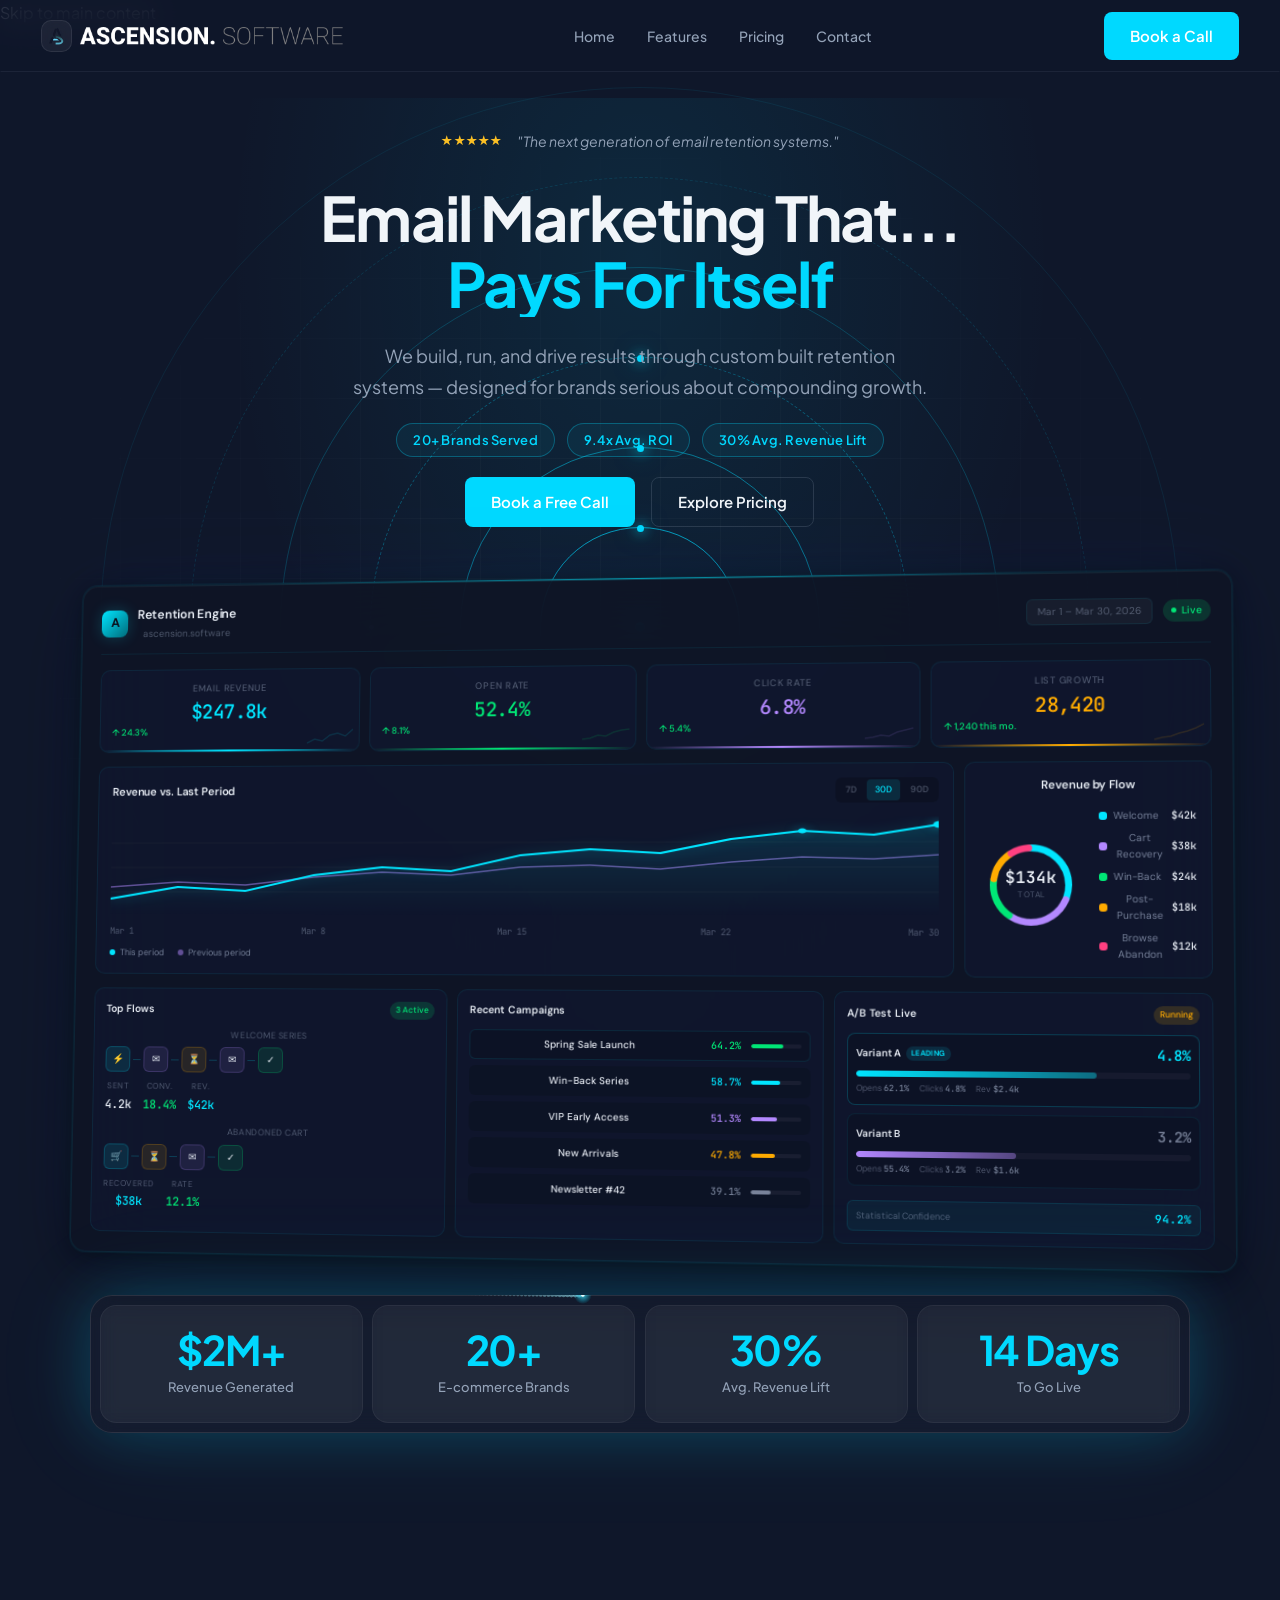
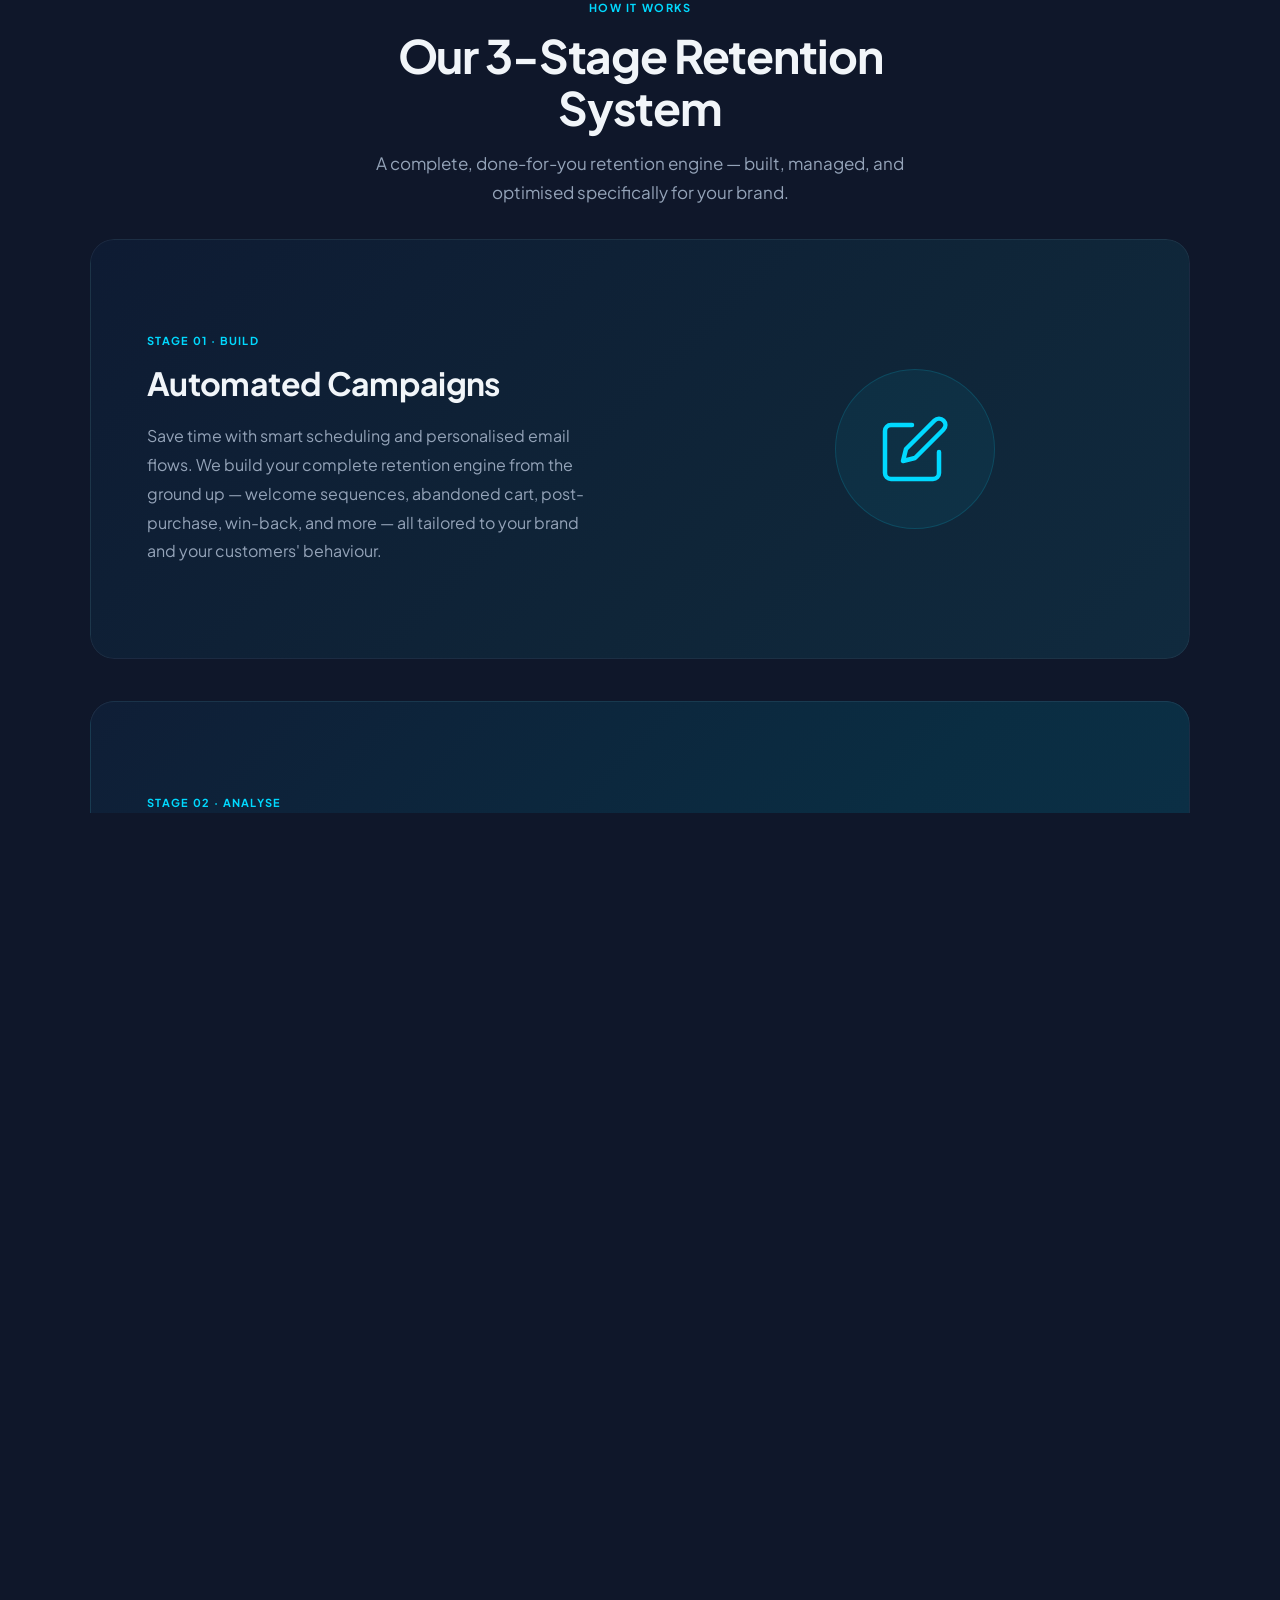
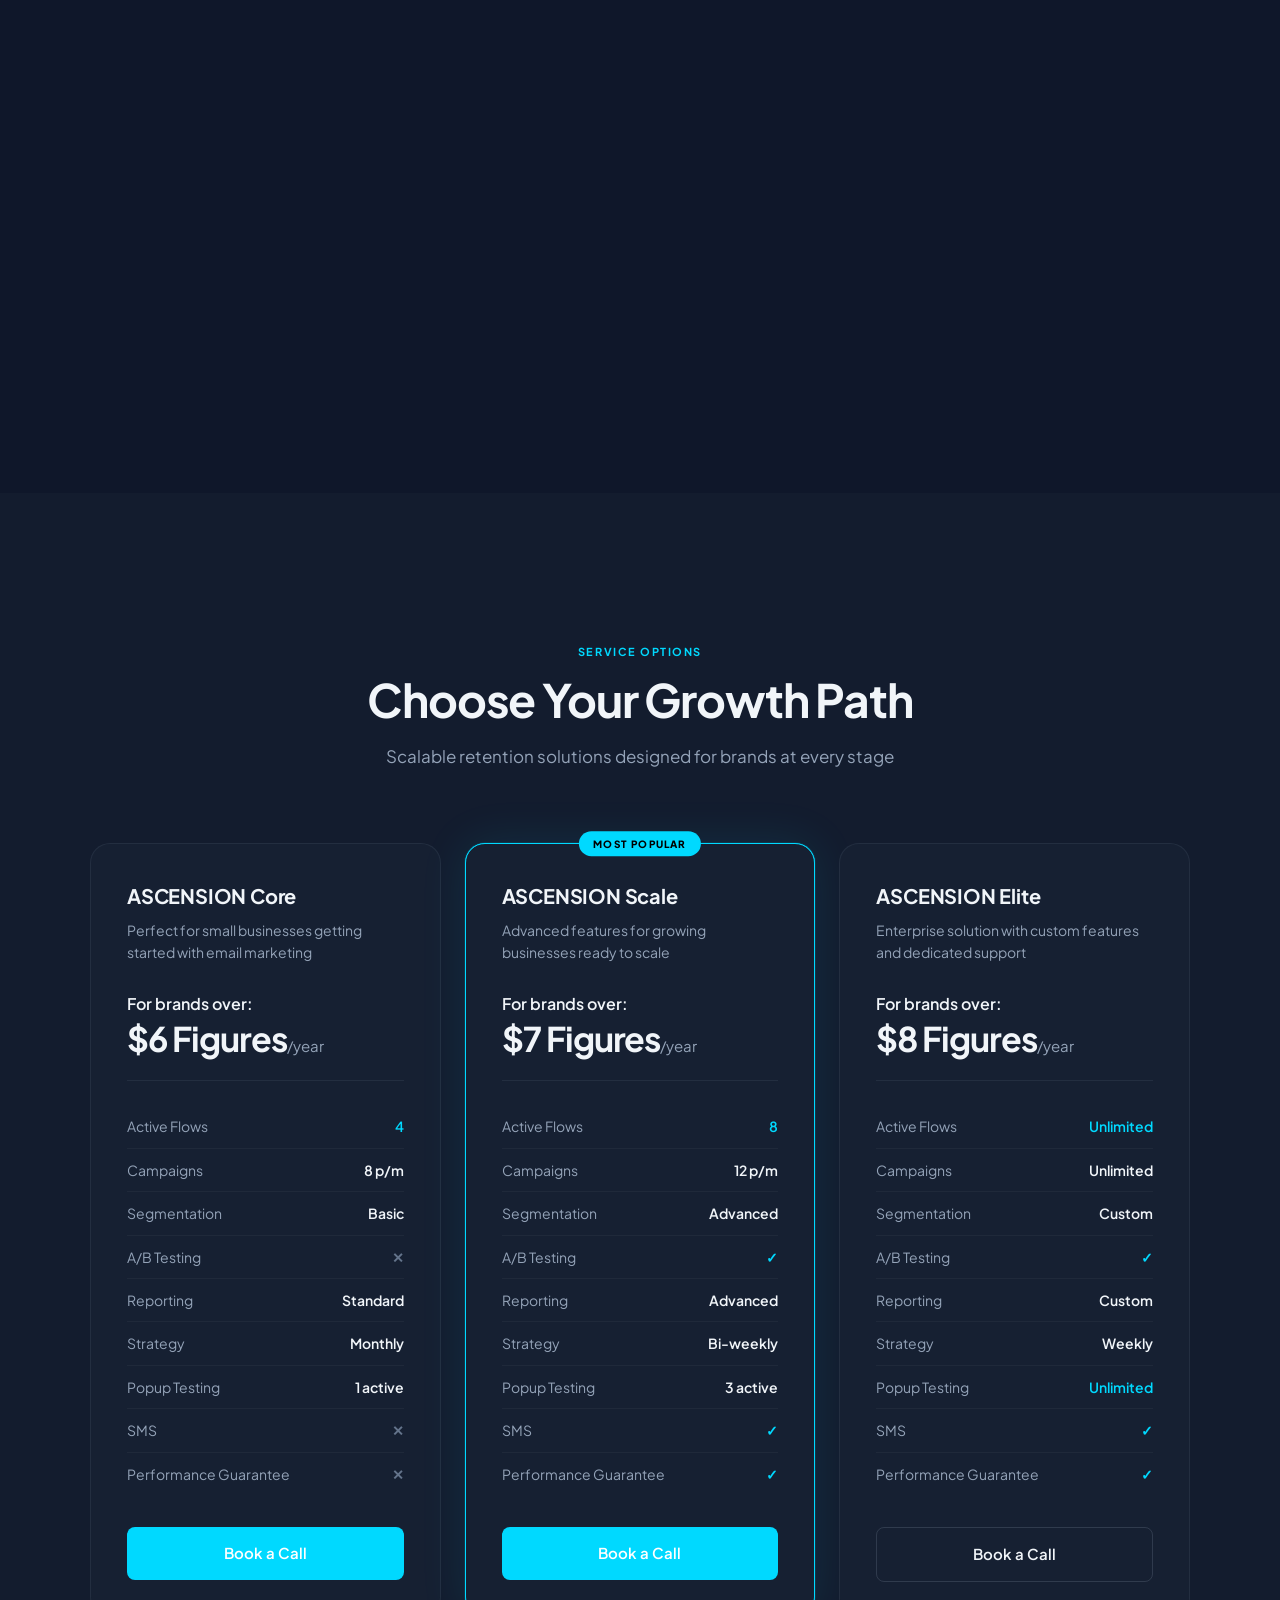
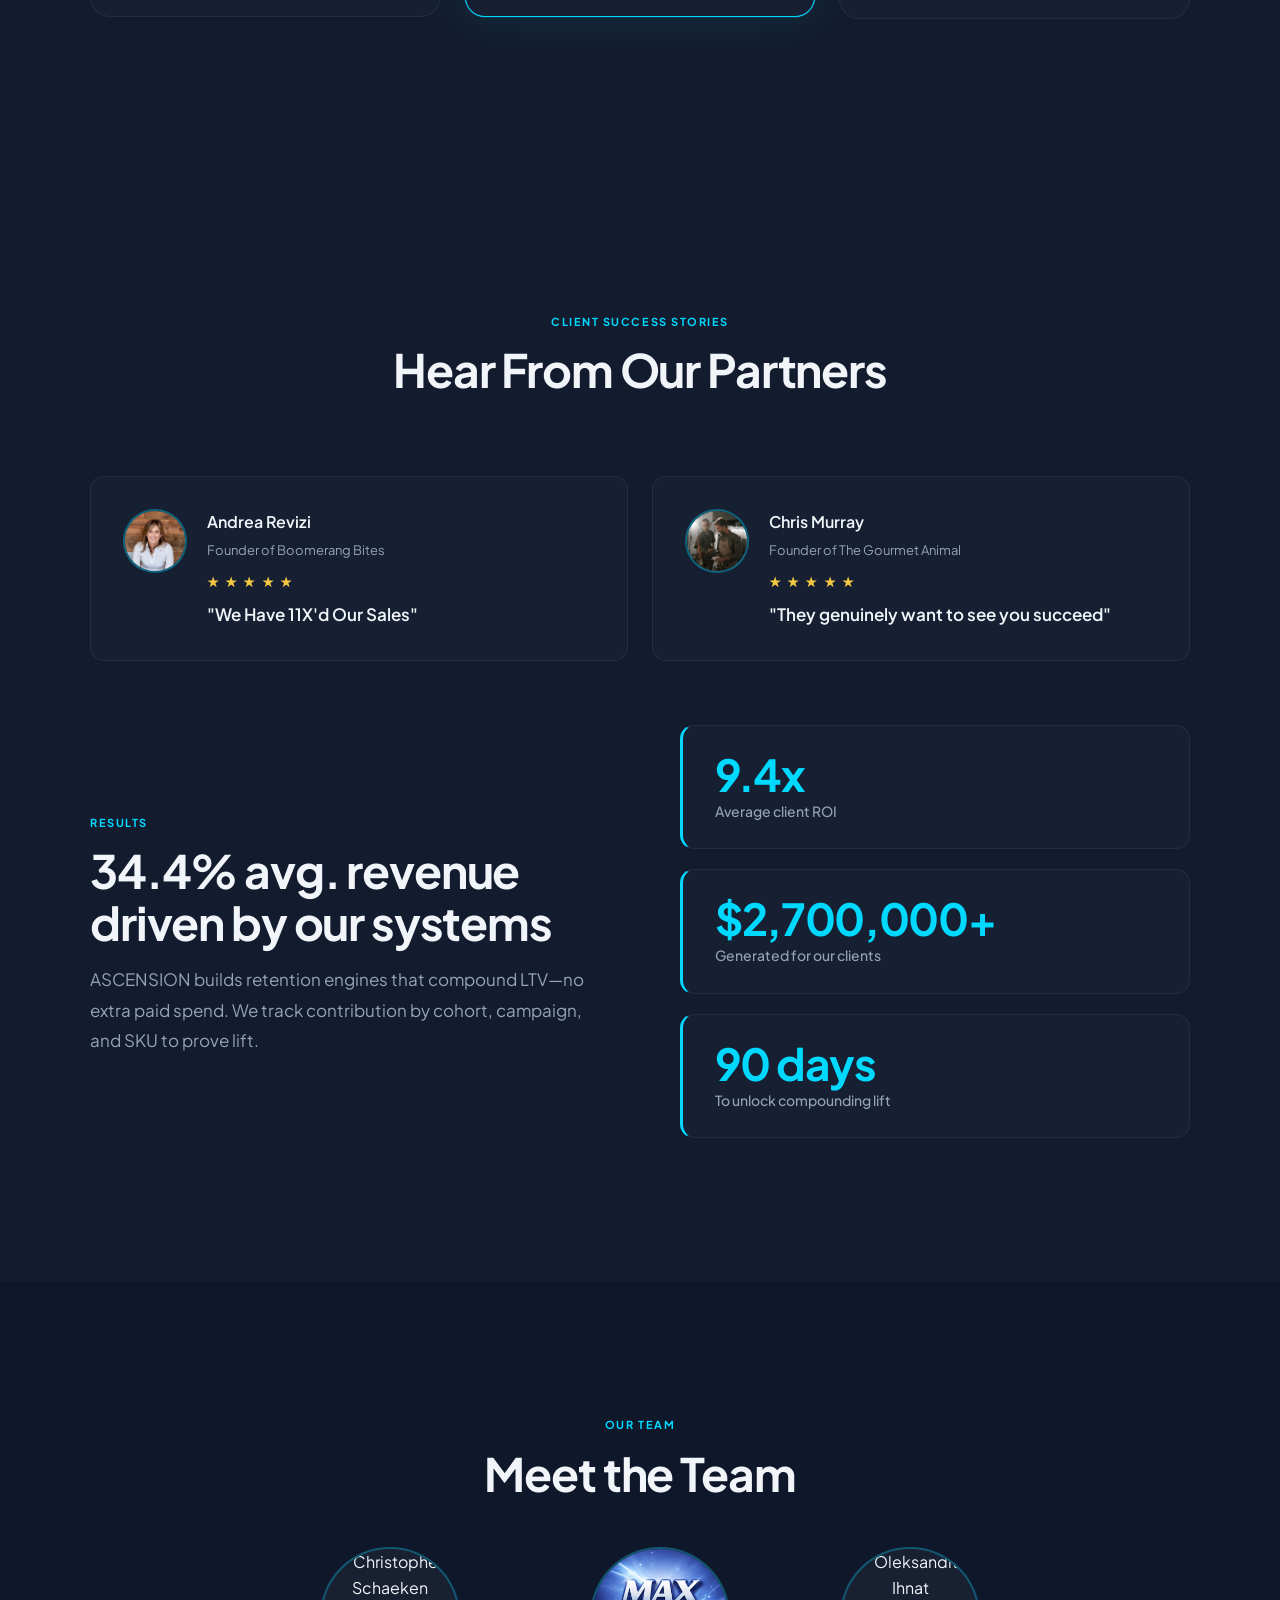
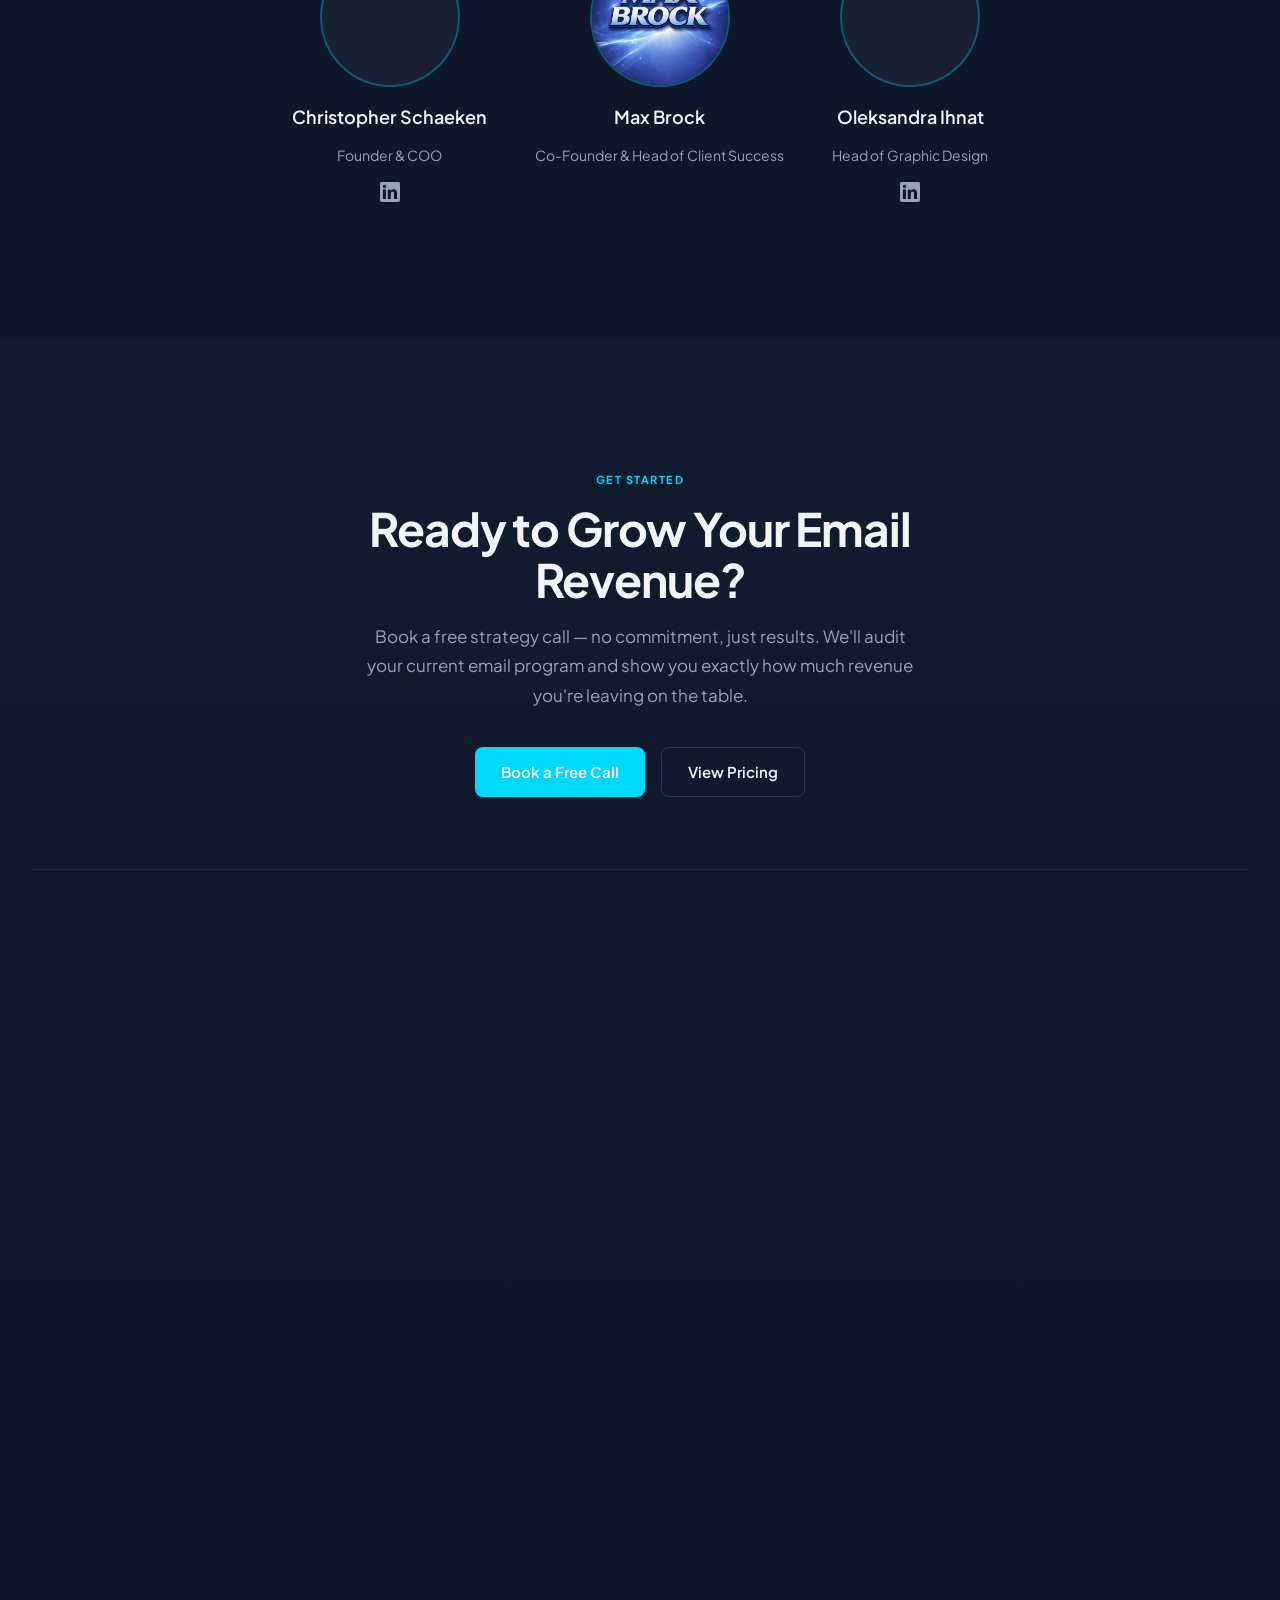
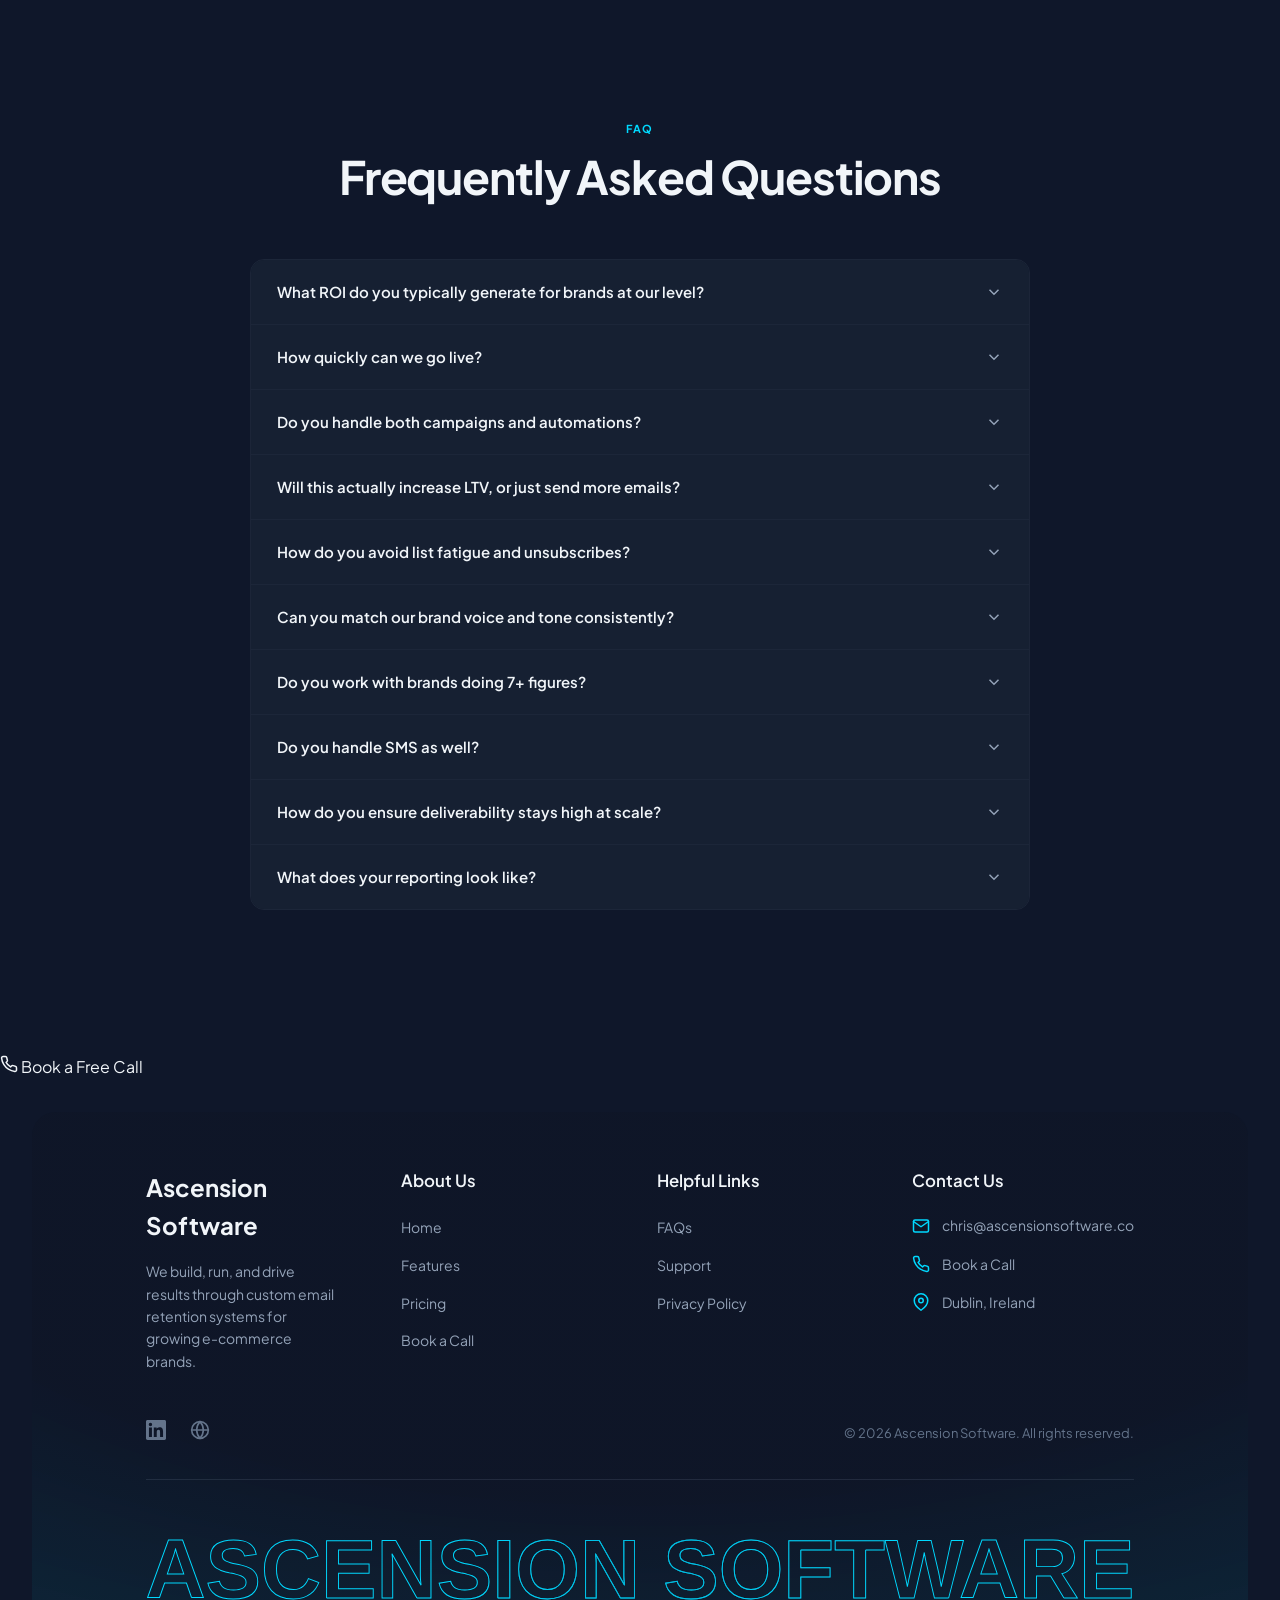
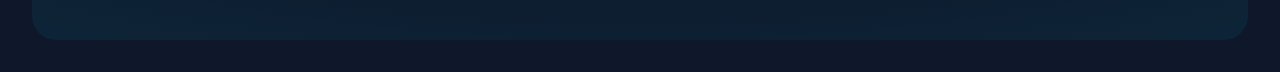
==== commit b87e3954: "ascension fix logo ." ====
--- a/index.html
+++ b/index.html
@@ -5,179 +5,45 @@
   <meta name="viewport" content="width=device-width, initial-scale=1.0">
   <meta name="description" content="Ascension Software — We build, run, and drive results through custom email retention systems for growing e-commerce brands.">
   <title>Ascension Software | Email Marketing Agency</title>
+  <link rel="canonical" href="https://ascensionsoftware.co/">
+
+  <!-- Open Graph -->
+  <meta property="og:type" content="website">
+  <meta property="og:title" content="Ascension Software | Email Marketing Agency">
+  <meta property="og:description" content="We build, run, and drive results through custom email retention systems for growing e-commerce brands. 9.4x average ROI.">
+  <meta property="og:url" content="https://ascensionsoftware.co">
+  <meta property="og:image" content="https://ascensionsoftware.co/og-image.jpg">
+  <meta property="og:site_name" content="Ascension Software">
+
+  <!-- Twitter Card -->
+  <meta name="twitter:card" content="summary_large_image">
+  <meta name="twitter:title" content="Ascension Software | Email Marketing Agency">
+  <meta name="twitter:description" content="We build, run, and drive results through custom email retention systems for growing e-commerce brands. 9.4x average ROI.">
+  <meta name="twitter:image" content="https://ascensionsoftware.co/og-image.jpg">
+
+  <!-- Favicon -->
+  <link rel="icon" type="image/png" sizes="32x32" href="favicon.png">
+  <link rel="icon" type="image/png" sizes="16x16" href="favicon.png">
+  <link rel="apple-touch-icon" sizes="180x180" href="favicon.png">
+  <link rel="manifest" href="site.webmanifest">
+  <meta name="theme-color" content="#0F172A">
 
   <!-- Fonts -->
   <link rel="preconnect" href="https://fonts.googleapis.com">
   <link rel="preconnect" href="https://fonts.gstatic.com" crossorigin>
+  <link rel="preload" as="style" href="https://fonts.googleapis.com/css2?family=Plus+Jakarta+Sans:wght@400;500;600;700&family=DM+Sans:opsz,wght@9..40,300;9..40,400;9..40,500;9..40,600;9..40,700&family=JetBrains+Mono:wght@400;500&display=swap">
   <link href="https://fonts.googleapis.com/css2?family=Plus+Jakarta+Sans:wght@400;500;600;700&family=DM+Sans:opsz,wght@9..40,300;9..40,400;9..40,500;9..40,600;9..40,700&family=JetBrains+Mono:wght@400;500&display=swap" rel="stylesheet">
 
   <!-- Calendly widget CSS -->
   <link href="https://assets.calendly.com/assets/external/widget.css" rel="stylesheet">
 
   <!-- Site styles -->
-  <link rel="stylesheet" href="styles.css">
+  <link rel="stylesheet" href="styles.css?v=2">
 </head>
 
 <body>
 
-  <!-- Full-page mouse tracer canvas (disabled) -->
-  <!-- <canvas id="tracer-canvas" aria-hidden="true"></canvas> -->
-
-  <!-- Custom cursor dot (disabled) -->
-  <!-- <div class="cursor" id="custom-cursor" aria-hidden="true"></div> -->
-
-  <!-- Blue flash overlay (outside intro so it persists as intro is removed) -->
-  <div id="warp-flash" aria-hidden="true"></div>
-
-  <!-- ============================================================
-       INTRO SCREEN — Gmail Dark Mock
-       ============================================================ -->
-  <div id="intro-screen" role="presentation" aria-hidden="true" style="display:none">
-    <div class="gmail-ui">
-
-      <!-- Top bar -->
-      <div class="gmail-top">
-        <div class="gmail-top__left">
-          <div class="gmail-hamburger" aria-hidden="true">
-            <span></span><span></span><span></span>
-          </div>
-          <div class="gmail-logo">
-            <!-- Gmail M envelope logo -->
-            <svg class="gmail-logo__icon" viewBox="0 0 75 58" fill="none" aria-hidden="true">
-              <rect width="75" height="58" rx="4" fill="#1f1f1f"/>
-              <path d="M6 10L37.5 32L69 10" stroke="#EA4335" stroke-width="4" stroke-linecap="round"/>
-              <rect x="4" y="10" width="67" height="38" rx="2" fill="none" stroke="#5f6368" stroke-width="1.5"/>
-              <path d="M4 10L37.5 34L71 10" fill="none"/>
-              <path d="M4 10L4 48H71V10L37.5 34L4 10Z" fill="#2d2d2d" stroke="#5f6368" stroke-width="1"/>
-              <path d="M4 10L37.5 34L71 10" stroke="#EA4335" stroke-width="3" stroke-linecap="round" stroke-linejoin="round"/>
-            </svg>
-            <span class="gmail-logo__text">Gmail</span>
-          </div>
-        </div>
-
-        <div class="gmail-search-bar" aria-hidden="true">
-          <div class="gmail-search-bar__icon">
-            <svg viewBox="0 0 24 24" aria-hidden="true">
-              <circle cx="11" cy="11" r="8"/>
-              <path d="m21 21-4.35-4.35"/>
-            </svg>
-          </div>
-          <span class="gmail-search-bar__text">Search in mail</span>
-        </div>
-
-        <div class="gmail-top__right">
-          <div class="gmail-top__avatar" aria-hidden="true">A</div>
-        </div>
-      </div>
-
-      <!-- Body -->
-      <div class="gmail-body">
-
-        <!-- Sidebar -->
-        <aside class="gmail-sidebar" aria-hidden="true">
-          <button class="gmail-compose" tabindex="-1">
-            <svg viewBox="0 0 24 24" fill="none" stroke="currentColor" stroke-width="2" aria-hidden="true">
-              <path d="M11 4H4a2 2 0 0 0-2 2v14a2 2 0 0 0 2 2h14a2 2 0 0 0 2-2v-7"/>
-              <path d="M18.5 2.5a2.121 2.121 0 0 1 3 3L12 15l-4 1 1-4z"/>
-            </svg>
-            Compose
-          </button>
-          <nav class="gmail-nav" aria-hidden="true">
-            <a class="gmail-nav__link is-active" tabindex="-1">
-              <svg viewBox="0 0 24 24" fill="none" stroke="currentColor" stroke-width="2" aria-hidden="true">
-                <polyline points="22 12 16 12 14 15 10 15 8 12 2 12"/>
-                <path d="M5.45 5.11L2 12v6a2 2 0 0 0 2 2h16a2 2 0 0 0 2-2v-6l-3.45-6.89A2 2 0 0 0 16.76 4H7.24a2 2 0 0 0-1.79 1.11z"/>
-              </svg>
-              Inbox
-              <span class="gmail-nav__badge" id="gmail-badge"></span>
-            </a>
-            <a class="gmail-nav__link" tabindex="-1">
-              <svg viewBox="0 0 24 24" fill="none" stroke="currentColor" stroke-width="2" aria-hidden="true">
-                <polygon points="12 2 15.09 8.26 22 9.27 17 14.14 18.18 21.02 12 17.77 5.82 21.02 7 14.14 2 9.27 8.91 8.26 12 2"/>
-              </svg>
-              Starred
-            </a>
-            <a class="gmail-nav__link" tabindex="-1">
-              <svg viewBox="0 0 24 24" fill="none" stroke="currentColor" stroke-width="2" aria-hidden="true">
-                <circle cx="12" cy="12" r="10"/>
-                <polyline points="12 6 12 12 16 14"/>
-              </svg>
-              Snoozed
-            </a>
-            <a class="gmail-nav__link" tabindex="-1">
-              <svg viewBox="0 0 24 24" fill="none" stroke="currentColor" stroke-width="2" aria-hidden="true">
-                <line x1="22" y1="2" x2="11" y2="13"/>
-                <polygon points="22 2 15 22 11 13 2 9 22 2"/>
-              </svg>
-              Sent
-            </a>
-            <a class="gmail-nav__link" tabindex="-1">
-              <svg viewBox="0 0 24 24" fill="none" stroke="currentColor" stroke-width="2" aria-hidden="true">
-                <path d="M14 2H6a2 2 0 0 0-2 2v16a2 2 0 0 0 2 2h12a2 2 0 0 0 2-2V8z"/>
-                <polyline points="14 2 14 8 20 8"/>
-                <line x1="16" y1="13" x2="8" y2="13"/>
-                <line x1="16" y1="17" x2="8" y2="17"/>
-              </svg>
-              Drafts
-            </a>
-          </nav>
-        </aside>
-
-        <!-- Main inbox area -->
-        <div class="gmail-main">
-
-          <!-- Tabs -->
-          <div class="gmail-tab-bar" aria-hidden="true">
-            <button class="gmail-tab-btn is-active" tabindex="-1">
-              <svg viewBox="0 0 24 24" fill="none" stroke="currentColor" stroke-width="2" aria-hidden="true">
-                <polyline points="22 12 16 12 14 15 10 15 8 12 2 12"/>
-                <path d="M5.45 5.11L2 12v6a2 2 0 0 0 2 2h16a2 2 0 0 0 2-2v-6l-3.45-6.89A2 2 0 0 0 16.76 4H7.24a2 2 0 0 0-1.79 1.11z"/>
-              </svg>
-              <span>Primary</span>
-            </button>
-            <button class="gmail-tab-btn" tabindex="-1">
-              <svg viewBox="0 0 24 24" fill="none" stroke="currentColor" stroke-width="2" aria-hidden="true">
-                <path d="M21 16V8a2 2 0 0 0-1-1.73l-7-4a2 2 0 0 0-2 0l-7 4A2 2 0 0 0 2 8v8a2 2 0 0 0 1 1.73l7 4a2 2 0 0 0 2 0l7-4A2 2 0 0 0 21 16z"/>
-              </svg>
-              <span>Promotions</span>
-            </button>
-            <button class="gmail-tab-btn" tabindex="-1">
-              <svg viewBox="0 0 24 24" fill="none" stroke="currentColor" stroke-width="2" aria-hidden="true">
-                <path d="M17 21v-2a4 4 0 0 0-4-4H5a4 4 0 0 0-4 4v2"/>
-                <circle cx="9" cy="7" r="4"/>
-                <path d="M23 21v-2a4 4 0 0 0-3-3.87"/>
-                <path d="M16 3.13a4 4 0 0 1 0 7.75"/>
-              </svg>
-              <span>Social</span>
-            </button>
-          </div>
-
-          <!-- Inbox content -->
-          <div class="gmail-inbox">
-
-            <!-- Empty state (shown first) -->
-            <div class="gmail-empty" id="gmail-empty" aria-live="polite">
-              <svg class="gmail-empty__icon" viewBox="0 0 100 80" fill="none" aria-hidden="true">
-                <rect x="8" y="22" width="84" height="52" rx="5" fill="#2d2d2d" stroke="#444" stroke-width="1.5"/>
-                <path d="M8 30 L50 54 L92 30" stroke="#444" stroke-width="1.5"/>
-                <circle cx="78" cy="18" r="14" fill="#1a3a6c"/>
-                <path d="M72 18 L77 23 L86 12" stroke="#00D9FF" stroke-width="2.5" stroke-linecap="round" stroke-linejoin="round"/>
-              </svg>
-              <p class="gmail-empty__title">Your Primary tab is empty</p>
-              <p class="gmail-empty__sub">Emails will appear here as they arrive.</p>
-            </div>
-
-            <!-- Email rows injected by JS -->
-            <div class="gmail-email-list" id="gmail-email-list"></div>
-
-          </div>
-        </div>
-      </div>
-    </div>
-
-    <!-- Warp streaks canvas (inside intro, z-indexed above Gmail UI) -->
-    <canvas id="warp-canvas" aria-hidden="true"></canvas>
-  </div>
+  <a href="#main-content" class="skip-to-content">Skip to main content</a>
 
   <!-- ============================================================
        HEADER
@@ -185,15 +51,15 @@
   <header class="site-header" id="site-header">
     <a href="#hero" class="site-header__logo" aria-label="Ascension Software — home">
       <img src="logo.png" alt="" class="site-header__logo-icon">
-      <img src="ascention.png" alt="Ascention" class="site-header__logo-text">
-      <img src="software.png" alt="Software" class="site-header__logo-text">
+      <img src="ascension.png" alt="" class="site-header__logo-text">
+      <img src="software.png" alt="" class="site-header__logo-text">
     </a>
 
     <nav class="site-header__nav" aria-label="Primary navigation">
       <a class="site-header__link" href="#hero">Home</a>
       <a class="site-header__link" href="#features">Features</a>
       <a class="site-header__link" href="#pricing">Pricing</a>
-      <a class="site-header__link" href="#contact">Contact</a>
+      <a class="site-header__link" href="#book">Contact</a>
     </nav>
 
     <a class="btn btn--primary site-header__cta" href="#book">Book a Call</a>
@@ -216,11 +82,11 @@
     <a class="mobile-nav__link" href="#hero">Home</a>
     <a class="mobile-nav__link" href="#features">Features</a>
     <a class="mobile-nav__link" href="#pricing">Pricing</a>
-    <a class="mobile-nav__link" href="#contact">Contact</a>
+    <a class="mobile-nav__link" href="#book">Contact</a>
     <a class="btn btn--primary" href="#book" style="text-align:center;">Book a Call</a>
   </nav>
 
-  <main>
+  <main id="main-content">
 
     <!-- ============================================================
          HERO
@@ -228,7 +94,7 @@
     <section class="hero" id="hero">
 
       <!-- Orbital rings background -->
-      <div class="hero-rings" aria-hidden="true">
+      <div class="hero-rings" aria-hidden="true" style="top:45%; bottom:auto; left:50%;">
         <div class="hr hr-1"><span class="hr-dot"></span><span class="hr-dot hr-dot--b"></span></div>
         <div class="hr hr-2"><span class="hr-dot"></span></div>
         <div class="hr hr-3"><span class="hr-dot"></span><span class="hr-dot hr-dot--b"></span><span class="hr-dot hr-dot--c"></span></div>
@@ -521,6 +387,7 @@
 
     </section>
 
+
     <!-- ============================================================
          STATS BANNER
          ============================================================ -->
@@ -753,7 +620,7 @@
         <!-- Testimonial cards -->
         <div class="results__testimonials">
           <div class="testimonial-card reveal" data-delay="1">
-            <div class="testimonial-card__pfp"><img src="andre.jpg" alt="Andrea Revizi"></div>
+            <div class="testimonial-card__pfp"><img src="andre.jpg" alt="Andrea Revizi" loading="lazy" width="56" height="56"></div>
             <div class="testimonial-card__body">
               <div class="testimonial-card__name">Andrea Revizi</div>
               <div class="testimonial-card__role">Founder of Boomerang Bites</div>
@@ -762,7 +629,7 @@
             </div>
           </div>
           <div class="testimonial-card reveal" data-delay="2">
-            <div class="testimonial-card__pfp"><img src="chris.webp" alt="Chris Murray"></div>
+            <div class="testimonial-card__pfp"><img src="chris.webp" alt="Chris Murray" loading="lazy" width="56" height="56"></div>
             <div class="testimonial-card__body">
               <div class="testimonial-card__name">Chris Murray</div>
               <div class="testimonial-card__role">Founder of The Gourmet Animal</div>
@@ -814,33 +681,30 @@
       <div class="team-grid">
         <div class="team-card reveal" data-delay="1">
           <div class="team-card__photo">
-            <img src="chris.png" alt="Christopher Schaeken">
+            <img src="pfp1.png" alt="Christopher Schaeken" loading="lazy" width="120" height="120">
           </div>
           <h3 class="team-card__name">Christopher Schaeken</h3>
           <p class="team-card__role">Founder & COO</p>
-          <a class="team-card__linkedin" href="https://www.linkedin.com/in" target="_blank" rel="noopener noreferrer">
+          <a class="team-card__linkedin" href="https://www.linkedin.com/in/christopher-schaeken-565a86357/" target="_blank" rel="noopener noreferrer">
             <svg width="20" height="20" viewBox="0 0 24 24" fill="currentColor"><path d="M20.447 20.452h-3.554v-5.569c0-1.328-.027-3.037-1.852-3.037-1.853 0-2.136 1.445-2.136 2.939v5.667H9.351V9h3.414v1.561h.046c.477-.9 1.637-1.85 3.37-1.85 3.601 0 4.267 2.37 4.267 5.455v6.286zM5.337 7.433a2.062 2.062 0 01-2.063-2.065 2.064 2.064 0 112.063 2.065zm1.782 13.019H3.555V9h3.564v11.452zM22.225 0H1.771C.792 0 0 .774 0 1.729v20.542C0 23.227.792 24 1.771 24h20.451C23.2 24 24 23.227 24 22.271V1.729C24 .774 23.2 0 22.222 0h.003z"/></svg>
           </a>
         </div>
 
         <div class="team-card reveal" data-delay="2">
           <div class="team-card__photo">
-            <img src="max.png" alt="Max Brock">
+            <img src="max.png" alt="Max Brock" loading="lazy" width="120" height="120">
           </div>
           <h3 class="team-card__name">Max Brock</h3>
           <p class="team-card__role">Co-Founder & Head of Client Success</p>
-          <a class="team-card__linkedin" href="https://www.linkedin.com/in" target="_blank" rel="noopener noreferrer">
-            <svg width="20" height="20" viewBox="0 0 24 24" fill="currentColor"><path d="M20.447 20.452h-3.554v-5.569c0-1.328-.027-3.037-1.852-3.037-1.853 0-2.136 1.445-2.136 2.939v5.667H9.351V9h3.414v1.561h.046c.477-.9 1.637-1.85 3.37-1.85 3.601 0 4.267 2.37 4.267 5.455v6.286zM5.337 7.433a2.062 2.062 0 01-2.063-2.065 2.064 2.064 0 112.063 2.065zm1.782 13.019H3.555V9h3.564v11.452zM22.225 0H1.771C.792 0 0 .774 0 1.729v20.542C0 23.227.792 24 1.771 24h20.451C23.2 24 24 23.227 24 22.271V1.729C24 .774 23.2 0 22.222 0h.003z"/></svg>
-          </a>
         </div>
 
         <div class="team-card reveal" data-delay="3">
           <div class="team-card__photo">
-            <img src="inham.png" alt="Oleksandra Ihnat">
+            <img src="pfp3.jpeg" alt="Oleksandra Ihnat" loading="lazy" width="120" height="120">
           </div>
           <h3 class="team-card__name">Oleksandra Ihnat</h3>
           <p class="team-card__role">Head of Graphic Design</p>
-          <a class="team-card__linkedin" href="https://www.linkedin.com/in" target="_blank" rel="noopener noreferrer">
+          <a class="team-card__linkedin" href="https://www.linkedin.com/in/oleksandra-ihnat/" target="_blank" rel="noopener noreferrer">
             <svg width="20" height="20" viewBox="0 0 24 24" fill="currentColor"><path d="M20.447 20.452h-3.554v-5.569c0-1.328-.027-3.037-1.852-3.037-1.853 0-2.136 1.445-2.136 2.939v5.667H9.351V9h3.414v1.561h.046c.477-.9 1.637-1.85 3.37-1.85 3.601 0 4.267 2.37 4.267 5.455v6.286zM5.337 7.433a2.062 2.062 0 01-2.063-2.065 2.064 2.064 0 112.063 2.065zm1.782 13.019H3.555V9h3.564v11.452zM22.225 0H1.771C.792 0 0 .774 0 1.729v20.542C0 23.227.792 24 1.771 24h20.451C23.2 24 24 23.227 24 22.271V1.729C24 .774 23.2 0 22.222 0h.003z"/></svg>
           </a>
         </div>
@@ -879,7 +743,7 @@
     <!-- ============================================================
          FAQ
          ============================================================ -->
-    <section class="faq-section" id="contact">
+    <section class="faq-section" id="faq">
       <div class="faq-container">
 
         <div class="faq-header reveal">
@@ -894,6 +758,12 @@
     </section>
 
   </main>
+
+  <!-- Sticky mobile CTA — hidden by default, shown via JS after scrolling past hero -->
+  <a class="sticky-mobile-cta" id="sticky-mobile-cta" href="#book" aria-label="Book a Free Call">
+    <svg width="18" height="18" viewBox="0 0 24 24" fill="none" stroke="currentColor" stroke-width="2" stroke-linecap="round" stroke-linejoin="round" aria-hidden="true"><path d="M22 16.92v3a2 2 0 0 1-2.18 2 19.79 19.79 0 0 1-8.63-3.07 19.5 19.5 0 0 1-6-6 19.79 19.79 0 0 1-3.07-8.67A2 2 0 0 1 4.11 2h3a2 2 0 0 1 2 1.72c.127.96.361 1.903.7 2.81a2 2 0 0 1-.45 2.11L8.09 9.91a16 16 0 0 0 6 6l1.27-1.27a2 2 0 0 1 2.11-.45c.907.339 1.85.573 2.81.7A2 2 0 0 1 22 16.92z"/></svg>
+    Book a Free Call
+  </a>
 
   <!-- ============================================================
        FOOTER — Hover Effect
@@ -907,7 +777,7 @@
         <!-- Brand -->
         <div class="hover-footer__brand">
           <div class="hover-footer__brand-row">
-            <span class="hover-footer__brand-name">AscentionSoftware</span>
+            <span class="hover-footer__brand-name">Ascension Software</span>
           </div>
           <p class="hover-footer__brand-desc">
             We build, run, and drive results through custom email retention systems for growing e-commerce brands.
@@ -929,12 +799,9 @@
         <div class="hover-footer__links-group">
           <h4 class="hover-footer__heading">Helpful Links</h4>
           <ul class="hover-footer__link-list">
-            <li><a href="#contact">FAQs</a></li>
+            <li><a href="#faq">FAQs</a></li>
             <li><a href="#book">Support</a></li>
-            <li class="hover-footer__live-chat-item">
-              <a href="#book">Live Chat</a>
-              <span class="hover-footer__pulse-dot"></span>
-            </li>
+            <li><a href="privacy-policy.html">Privacy Policy</a></li>
           </ul>
         </div>
 
@@ -952,7 +819,7 @@
             </li>
             <li>
               <svg width="18" height="18" viewBox="0 0 24 24" fill="none" stroke="#00D9FF" stroke-width="2" stroke-linecap="round" stroke-linejoin="round"><path d="M21 10c0 7-9 13-9 13s-9-6-9-13a9 9 0 0 1 18 0z"/><circle cx="12" cy="10" r="3"/></svg>
-              <span>United Kingdom</span>
+              <span>Dublin, Ireland</span>
             </li>
           </ul>
         </div>
@@ -962,25 +829,18 @@
       <!-- Socials + copyright -->
       <div class="hover-footer__bottom">
         <div class="hover-footer__socials">
-          <!-- LinkedIn -->
-          <a href="https://www.linkedin.com/in" target="_blank" rel="noopener noreferrer" aria-label="LinkedIn">
+          <!-- LinkedIn — TODO: Replace with company LinkedIn URL when available -->
+          <a href="https://www.linkedin.com/in/christopher-schaeken-565a86357/" target="_blank" rel="noopener noreferrer" aria-label="LinkedIn">
             <svg width="20" height="20" viewBox="0 0 24 24" fill="currentColor"><path d="M20.447 20.452h-3.554v-5.569c0-1.328-.027-3.037-1.852-3.037-1.853 0-2.136 1.445-2.136 2.939v5.667H9.351V9h3.414v1.561h.046c.477-.9 1.637-1.85 3.37-1.85 3.601 0 4.267 2.37 4.267 5.455v6.286zM5.337 7.433a2.062 2.062 0 01-2.063-2.065 2.064 2.064 0 112.063 2.065zm1.782 13.019H3.555V9h3.564v11.452zM22.225 0H1.771C.792 0 0 .774 0 1.729v20.542C0 23.227.792 24 1.771 24h20.451C23.2 24 24 23.227 24 22.271V1.729C24 .774 23.2 0 22.222 0h.003z"/></svg>
           </a>
-          <!-- Twitter / X -->
-          <a href="#" aria-label="Twitter">
-            <svg width="20" height="20" viewBox="0 0 24 24" fill="currentColor"><path d="M23 3a10.9 10.9 0 01-3.14 1.53 4.48 4.48 0 00-7.86 3v1A10.66 10.66 0 013 4s-4 9 5 13a11.64 11.64 0 01-7 2c9 5 20 0 20-11.5a4.5 4.5 0 00-.08-.83A7.72 7.72 0 0023 3z"/></svg>
-          </a>
-          <!-- Instagram -->
-          <a href="#" aria-label="Instagram">
-            <svg width="20" height="20" viewBox="0 0 24 24" fill="none" stroke="currentColor" stroke-width="2" stroke-linecap="round" stroke-linejoin="round"><rect x="2" y="2" width="20" height="20" rx="5" ry="5"/><path d="M16 11.37A4 4 0 1112.63 8 4 4 0 0116 11.37z"/><line x1="17.5" y1="6.5" x2="17.51" y2="6.5"/></svg>
-          </a>
+          <!-- TODO: Add Twitter/X and Instagram links when accounts are active -->
           <!-- Globe -->
           <a href="#hero" aria-label="Website">
             <svg width="20" height="20" viewBox="0 0 24 24" fill="none" stroke="currentColor" stroke-width="2" stroke-linecap="round" stroke-linejoin="round"><circle cx="12" cy="12" r="10"/><line x1="2" y1="12" x2="22" y2="12"/><path d="M12 2a15.3 15.3 0 014 10 15.3 15.3 0 01-4 10 15.3 15.3 0 01-4-10 15.3 15.3 0 014-10z"/></svg>
           </a>
         </div>
         <p class="hover-footer__copy">
-          &copy; <span id="year"></span> AscentionSoftware. All rights reserved.
+          &copy; <span id="year"></span> Ascension Software. All rights reserved.
         </p>
       </div>
 
@@ -1025,7 +885,7 @@
           font-family="Helvetica, Arial, sans-serif"
           font-size="26"
           font-weight="bold"
-        >ASCENTION SOFTWARE</text>
+        >ASCENSION SOFTWARE</text>
         <!-- Animated stroke -->
         <text
           x="50%" y="50%"
@@ -1038,7 +898,7 @@
           font-family="Helvetica, Arial, sans-serif"
           font-size="26"
           font-weight="bold"
-        >ASCENTION SOFTWARE</text>
+        >ASCENSION SOFTWARE</text>
         <!-- Gradient reveal on hover -->
         <text
           x="50%" y="50%"
@@ -1052,7 +912,7 @@
           font-family="Helvetica, Arial, sans-serif"
           font-size="26"
           font-weight="bold"
-        >ASCENTION SOFTWARE</text>
+        >ASCENSION SOFTWARE</text>
       </svg>
     </div>
   </footer>
@@ -1061,7 +921,7 @@
   <script src="https://assets.calendly.com/assets/external/widget.js" async></script>
 
   <!-- Site JS -->
-  <script src="script.js"></script>
+  <script src="script.js" defer></script>
 
 </body>
 </html>
